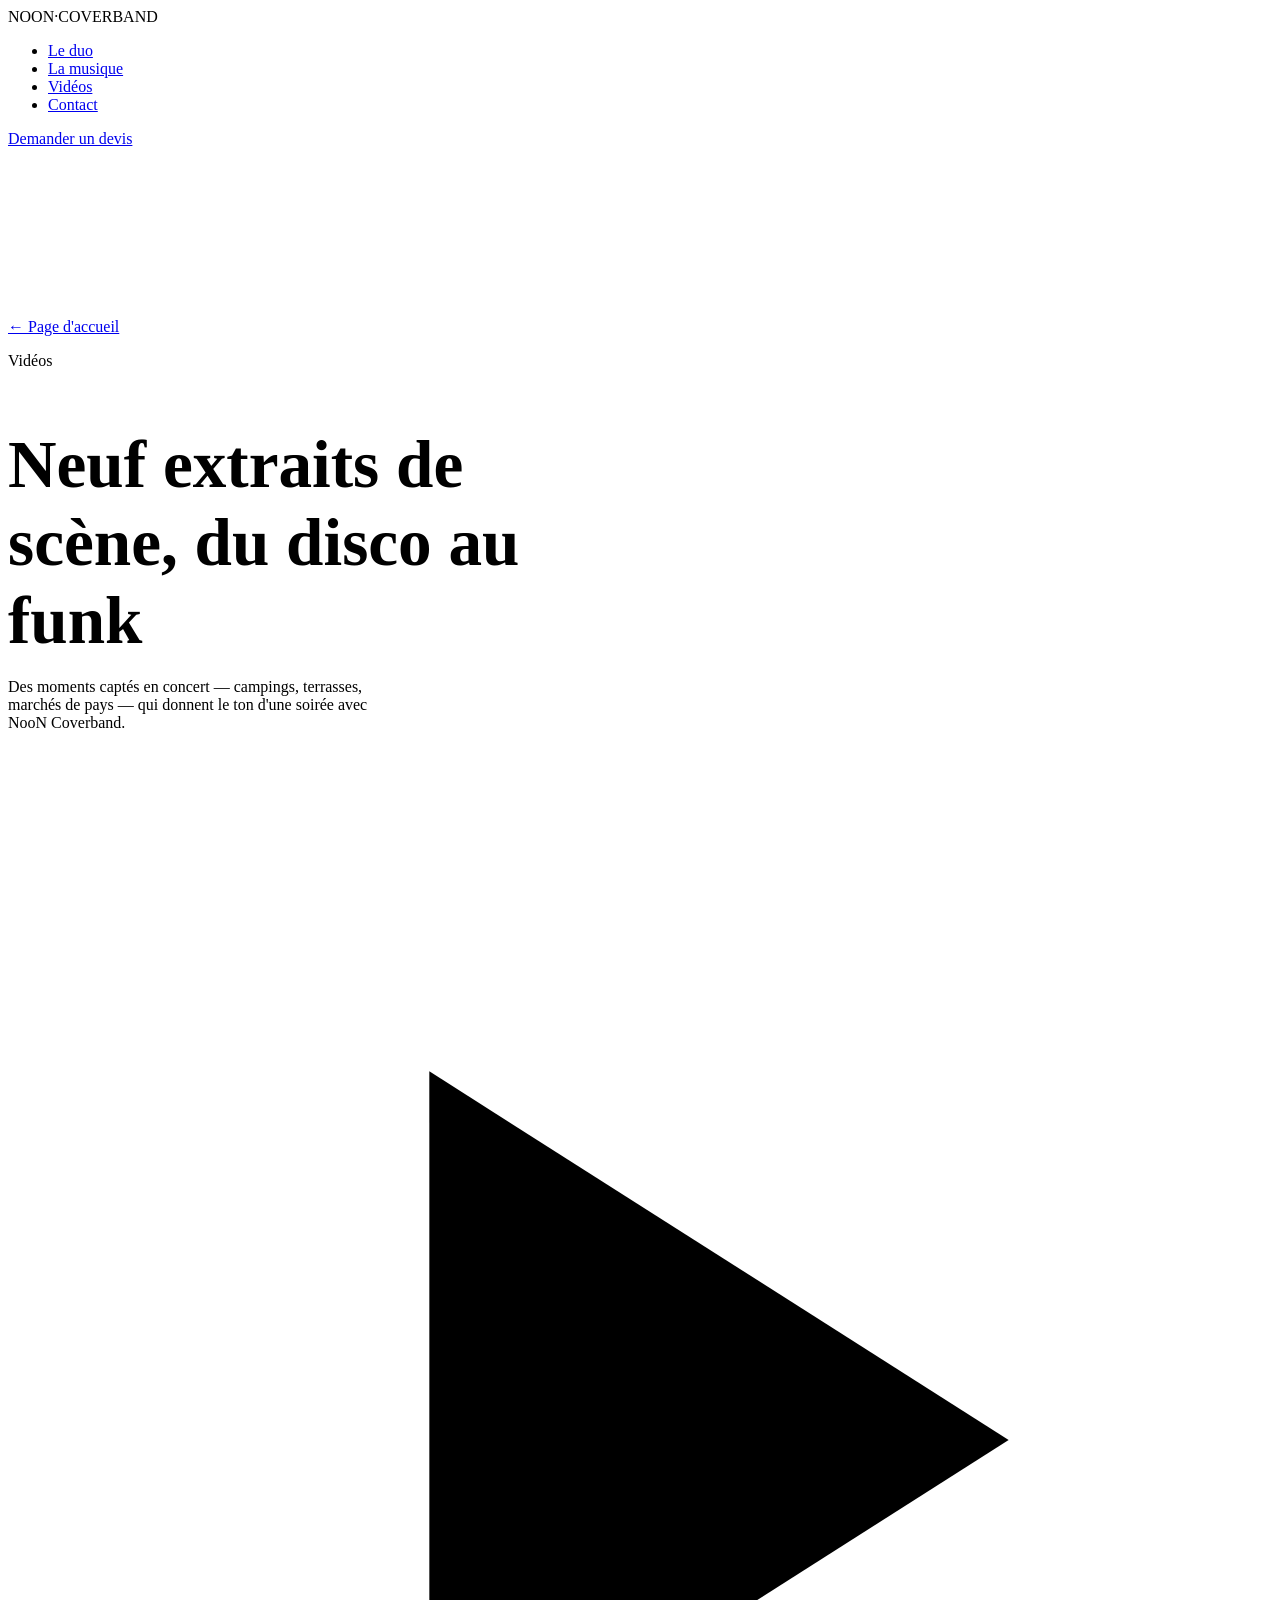
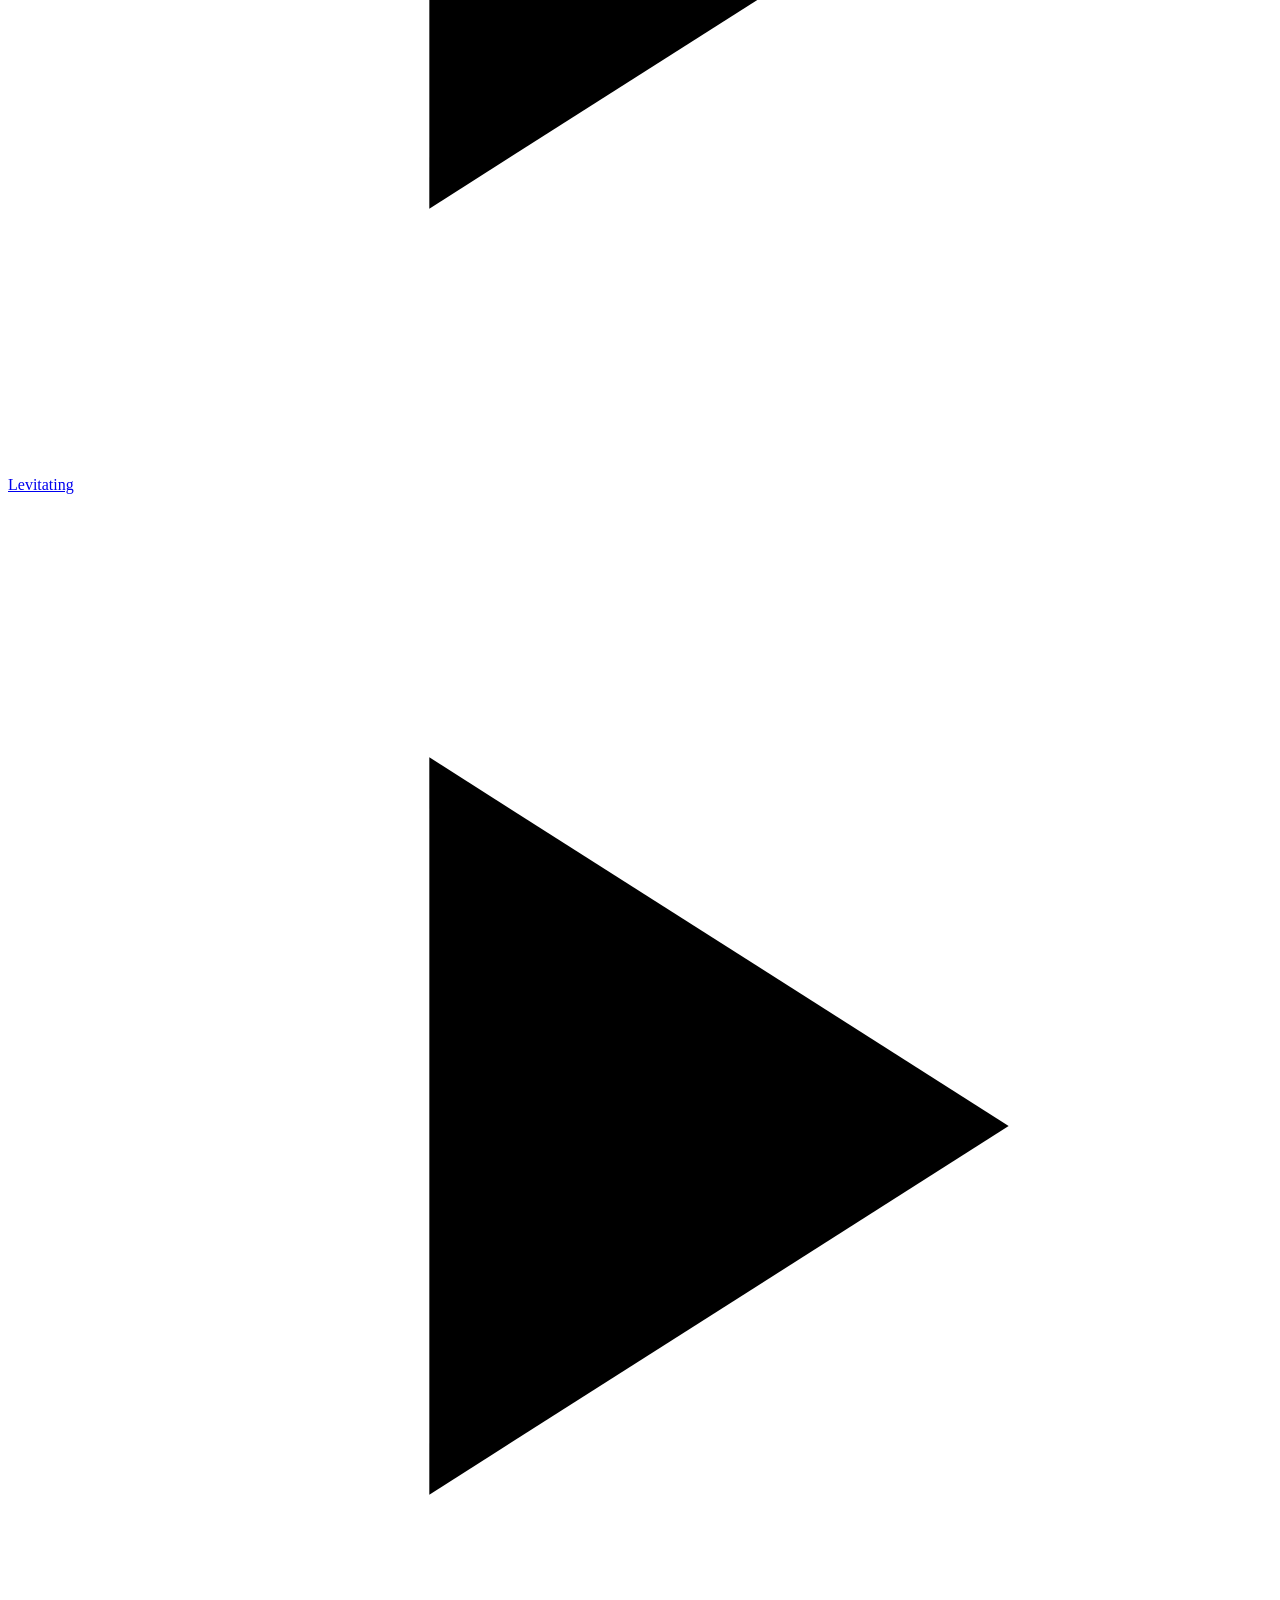
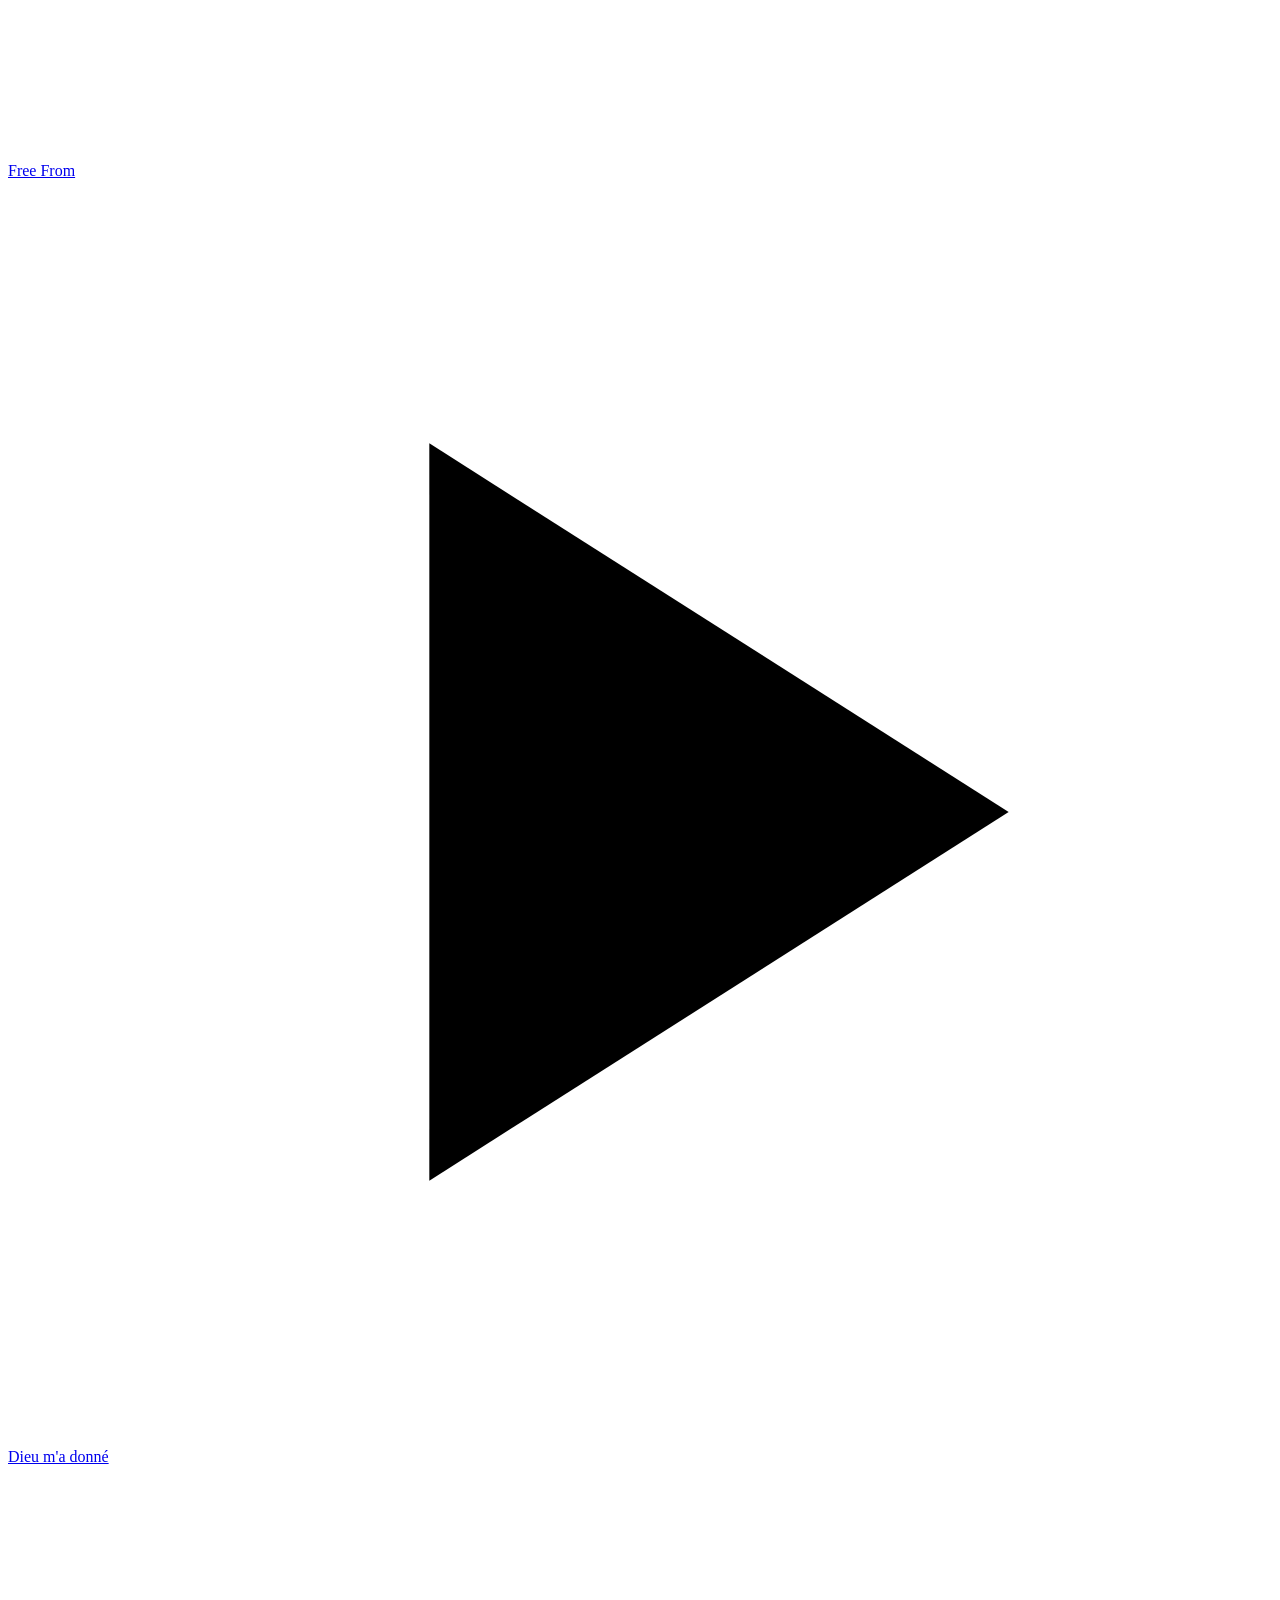
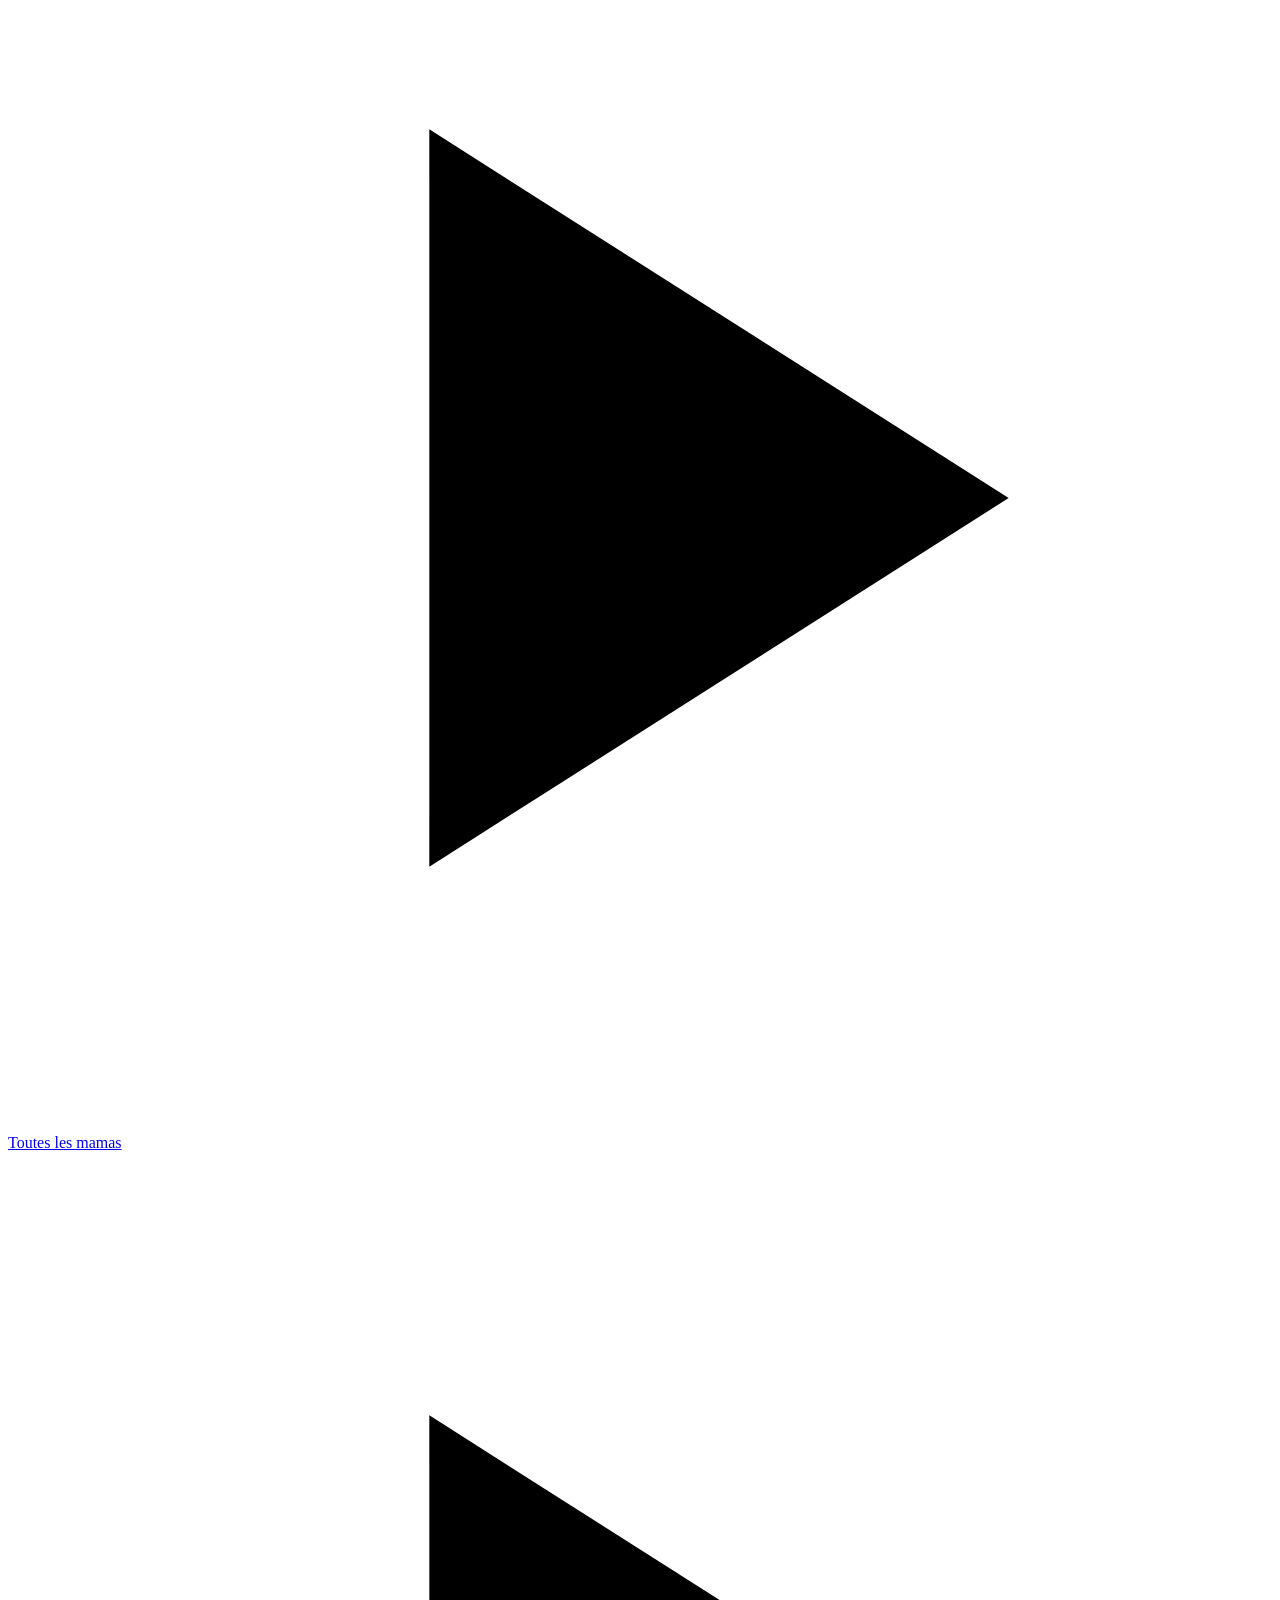
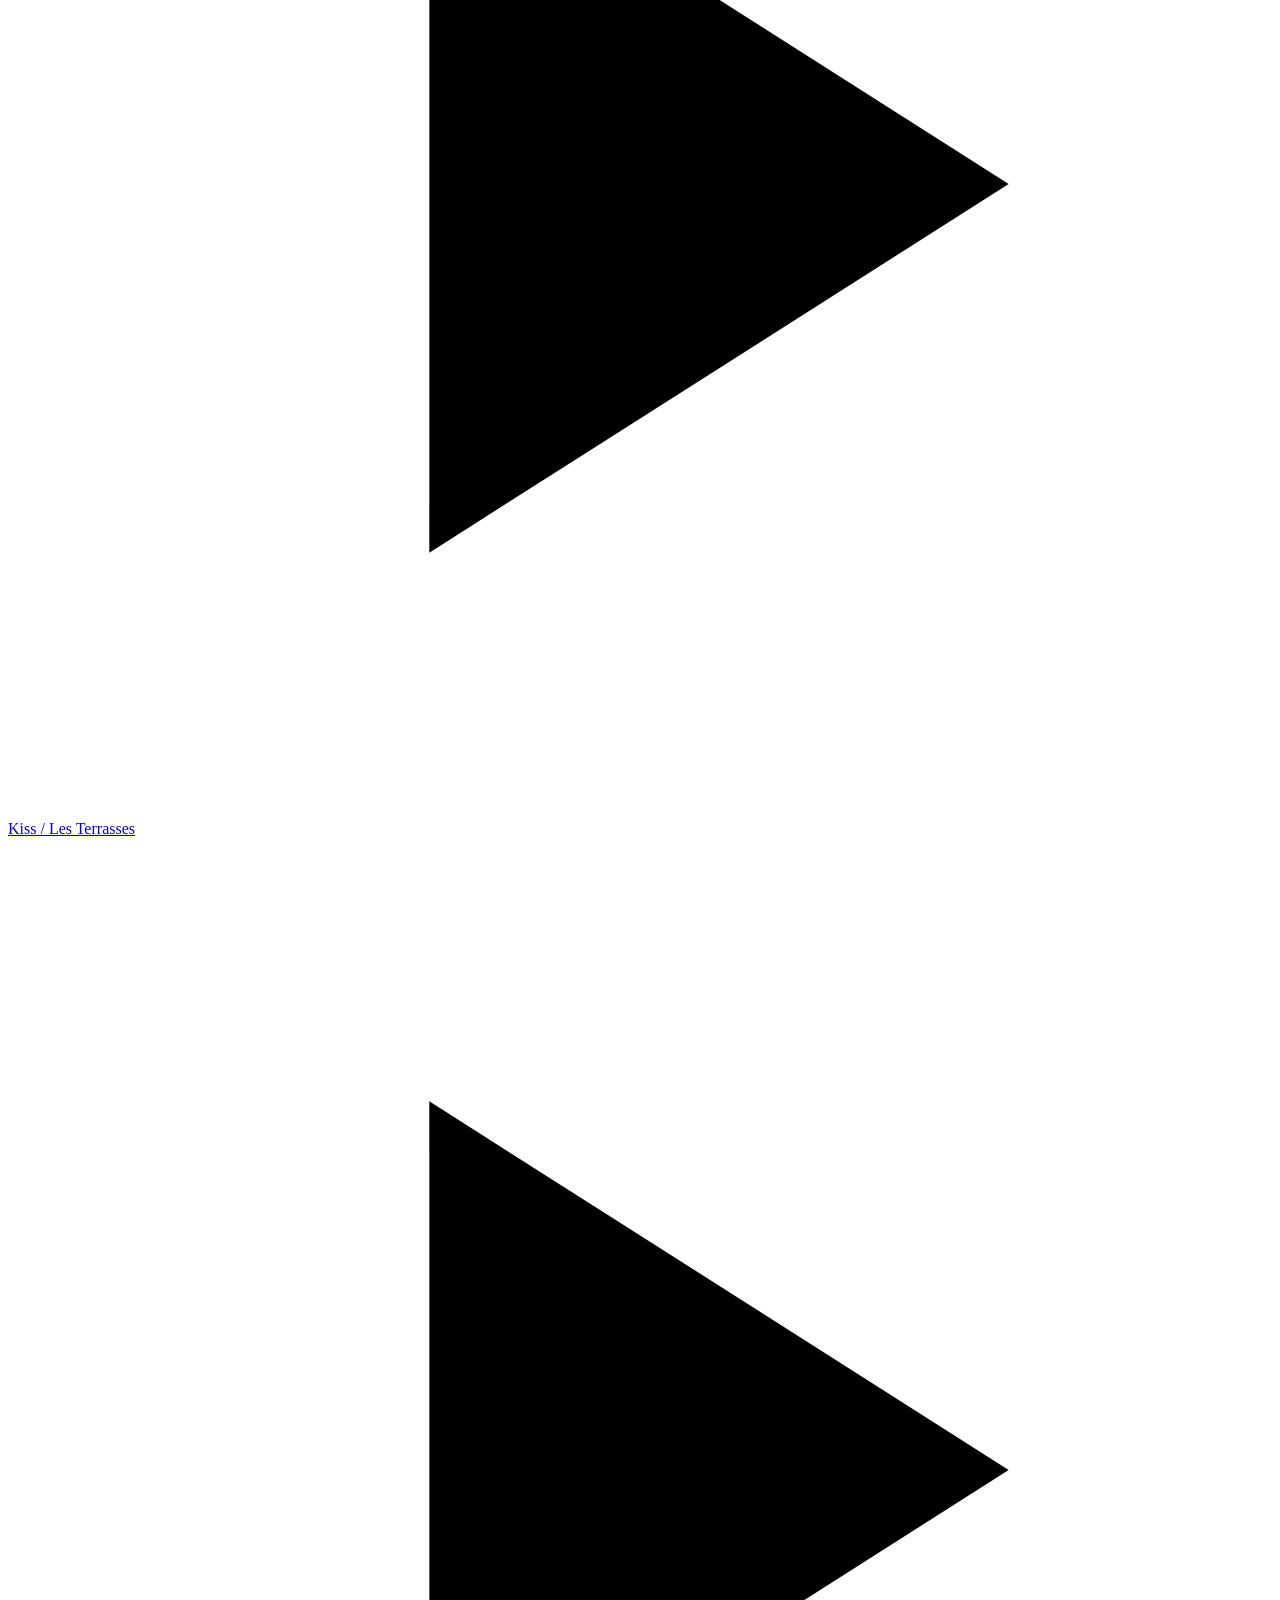
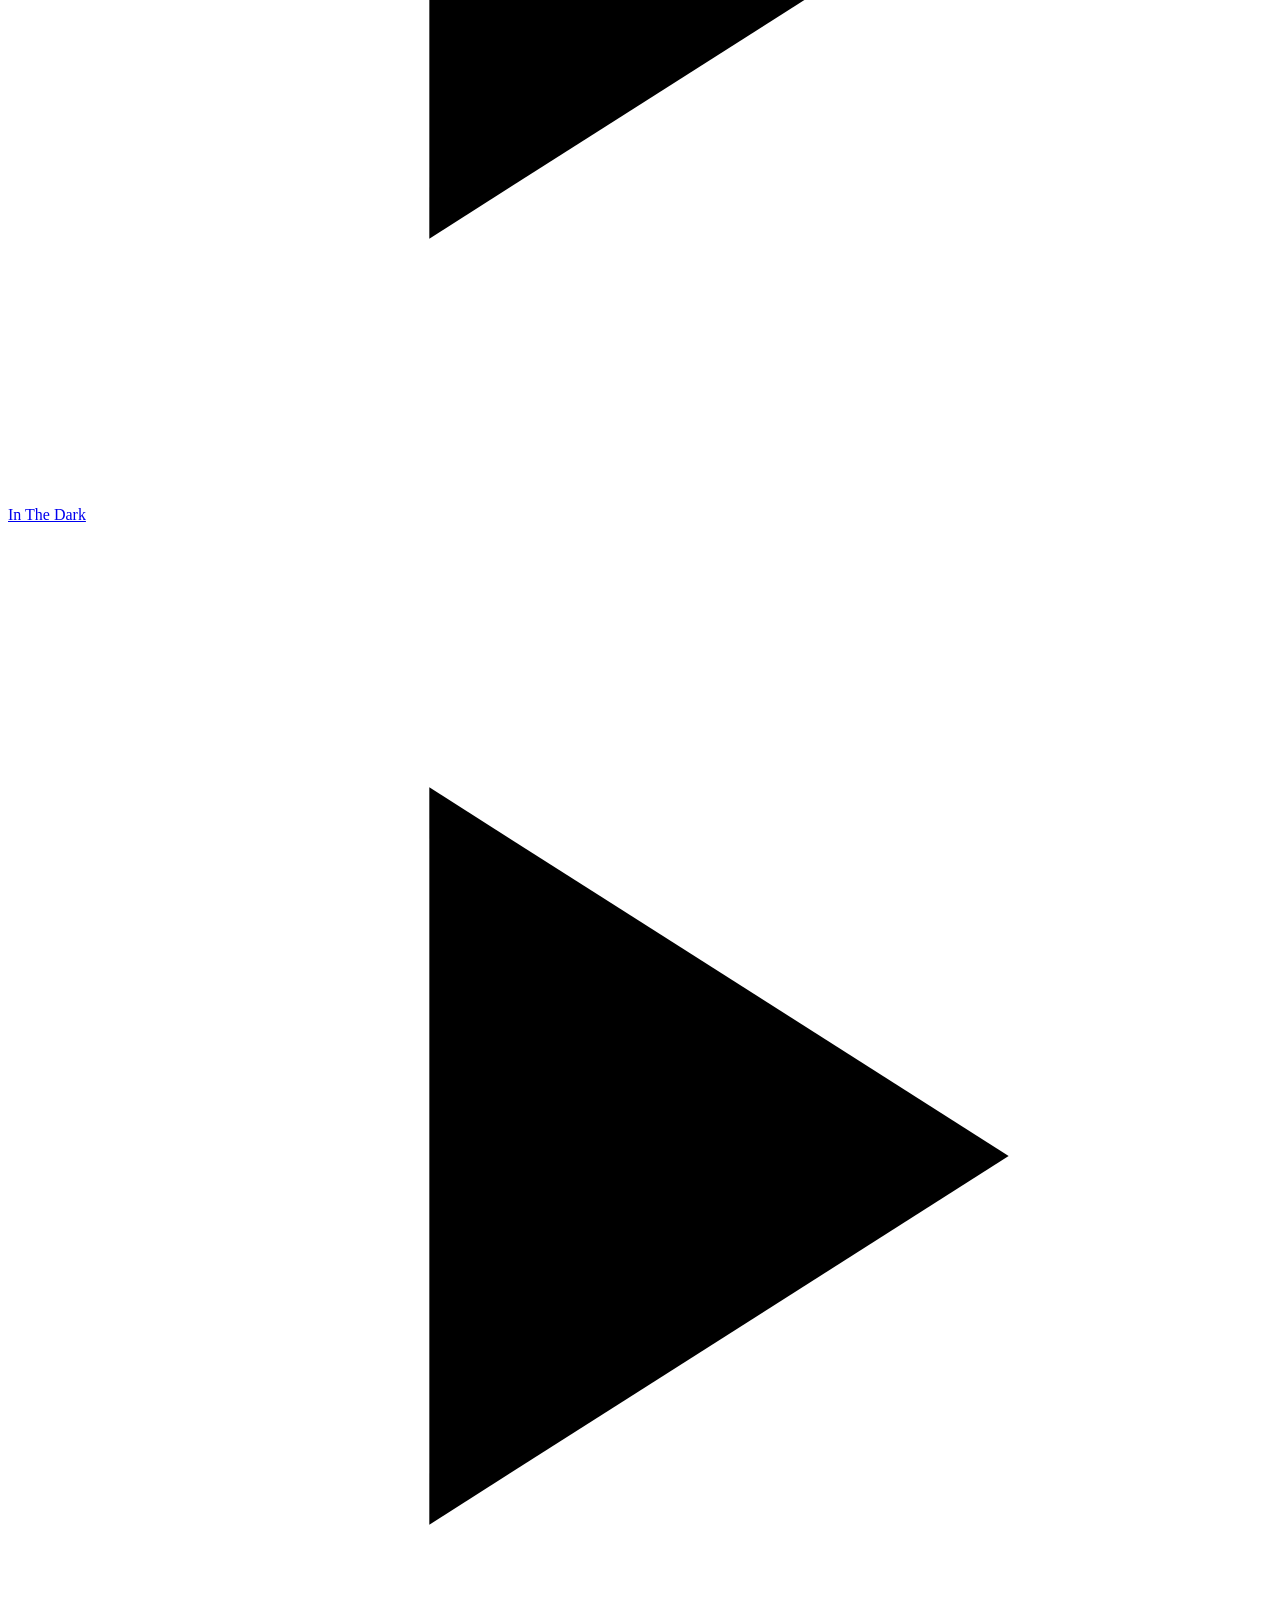
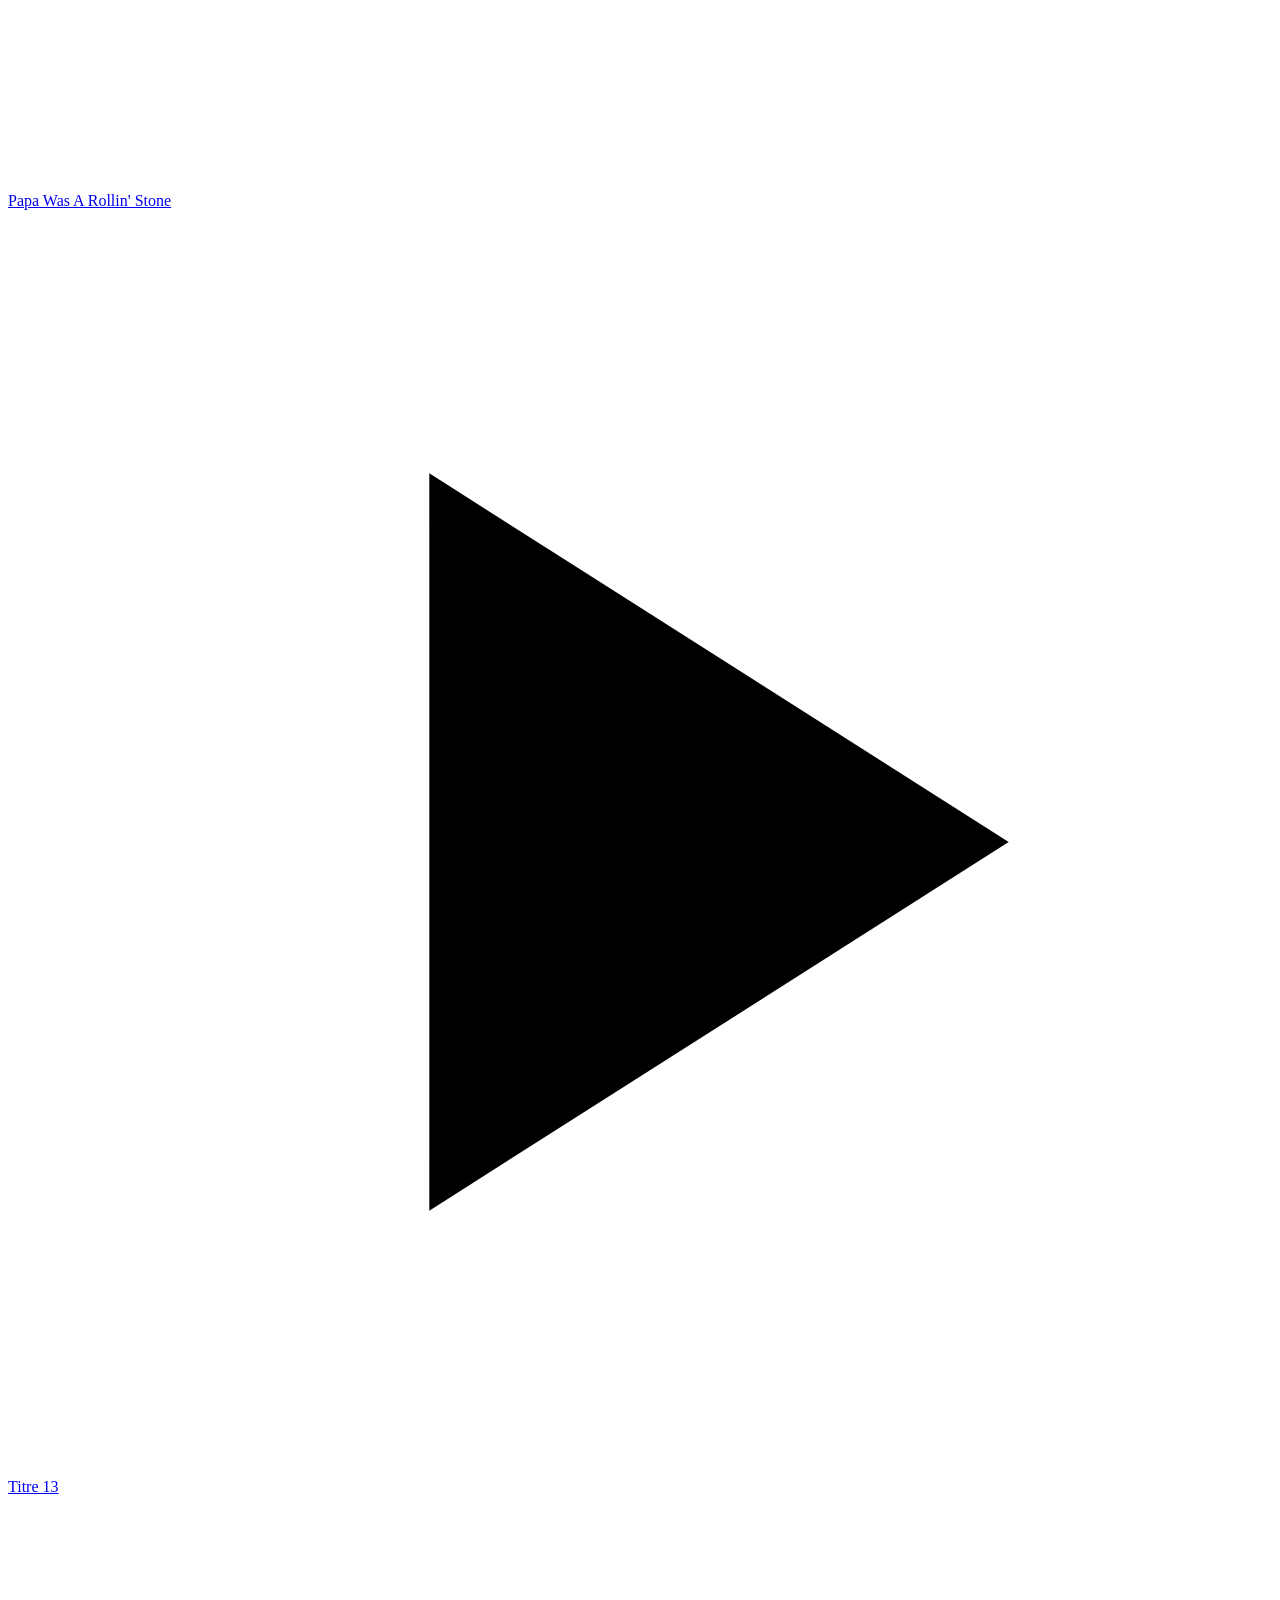
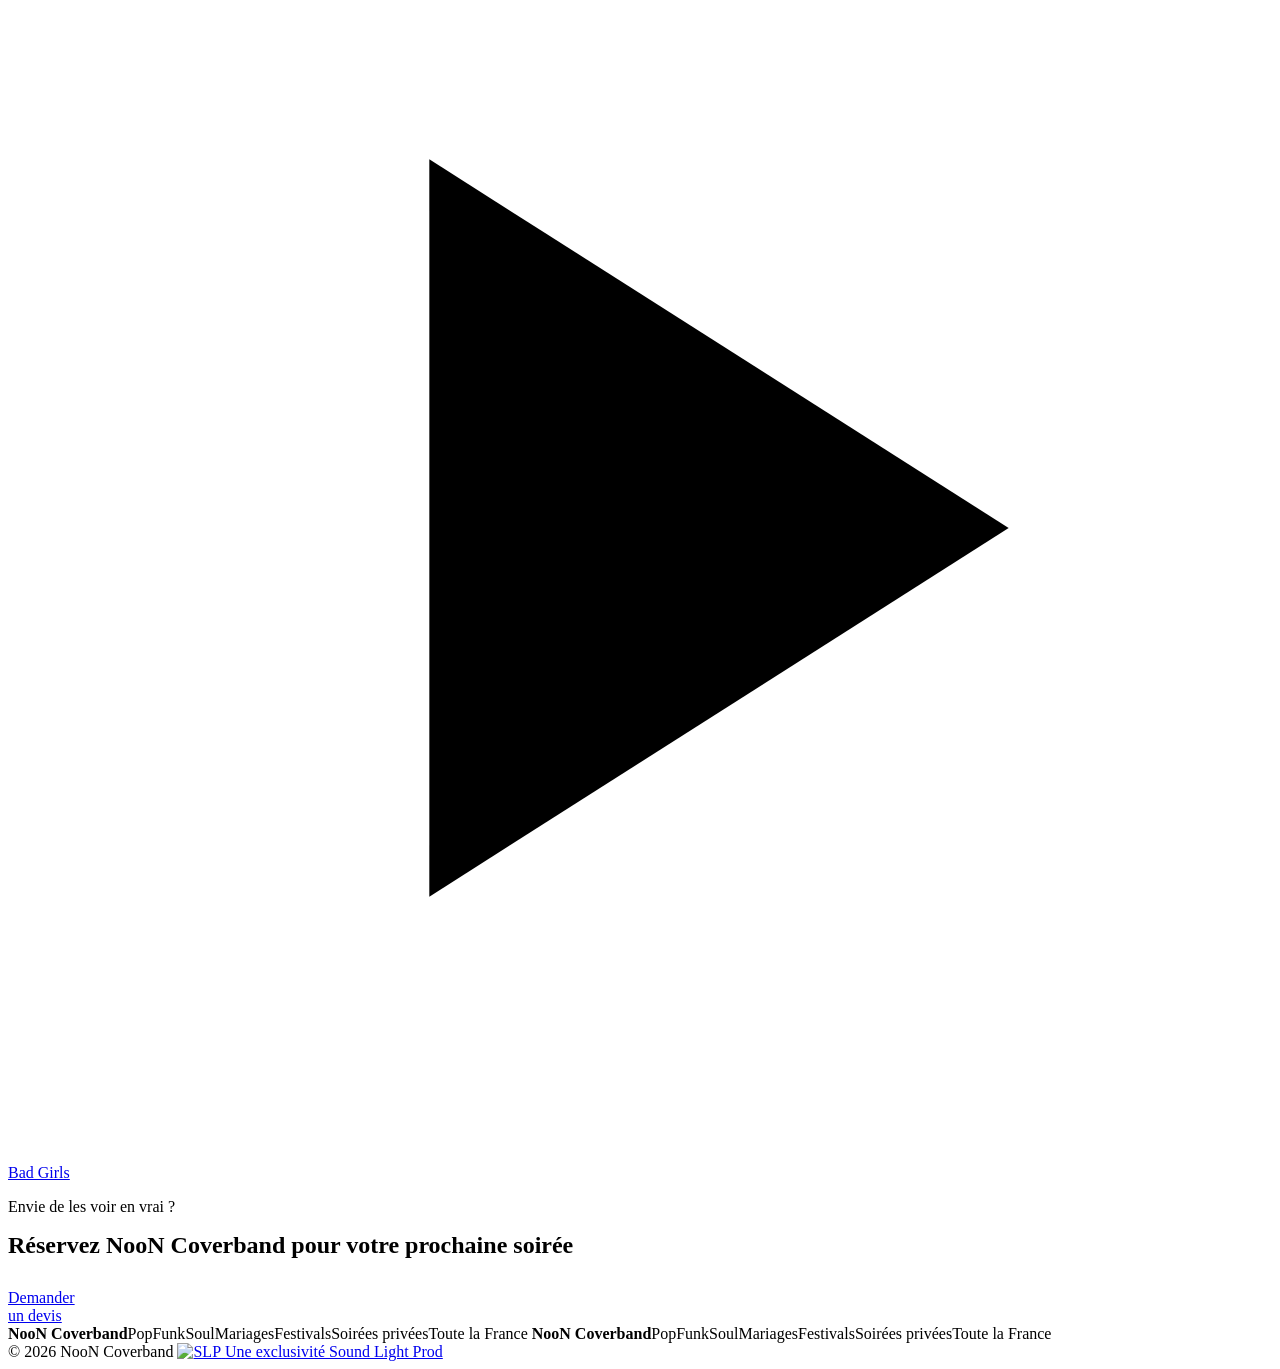
==== videos.html @ f05ceff9 "Add files via upload" ====
<!DOCTYPE html>
<html lang="fr">
<head>
<meta charset="UTF-8">
<meta name="viewport" content="width=device-width, initial-scale=1.0">
<title>Vidéos — NooN Coverband</title>
<link rel="preconnect" href="https://fonts.googleapis.com">
<link rel="preconnect" href="https://fonts.gstatic.com" crossorigin>
<link href="https://fonts.googleapis.com/css2?family=Fraunces:ital,wght@0,400;0,500;1,500;1,600&family=Unbounded:wght@400;600;700;800;900&family=Caveat:wght@600;700&family=Inter:wght@400;500;600&display=swap" rel="stylesheet">
<link rel="stylesheet" href="assets/style.css">
<style>
  .videos-hero{padding:170px 0 20px;}
  .videos-hero .eyebrow{margin-bottom:14px;}
  .videos-hero h1{
    font-size:clamp(2.2rem,6vw,4.2rem);
    max-width:16ch;margin-bottom:18px;
  }
  .videos-hero p{color:var(--muted);max-width:50ch;}
</style>
</head>
<body>

<header>
  <div class="nav-mark">NOON<span class="grad-text">·</span>COVERBAND</div>
  <nav>
    <ul>
      <li><a href="index.html#duo">Le duo</a></li>
      <li><a href="index.html#musique">La musique</a></li>
      <li><a href="videos.html">Vidéos</a></li>
      <li><a href="index.html#contact">Contact</a></li>
    </ul>
  </nav>
  <a href="index.html#contact" class="nav-cta">Demander un devis</a>
</header>

<section class="videos-hero wrap">
  <a href="index.html" class="back-link">← Page d'accueil</a>
  <p class="eyebrow">Vidéos</p>
  <h1>Neuf extraits de scène, du disco au funk</h1>
  <p>Des moments captés en concert — campings, terrasses, marchés de pays — qui donnent le ton d'une soirée avec NooN Coverband.</p>
</section>

<section class="videos-section" style="padding-top:40px;">
  <div class="wrap">
    <div class="video-scatter">
      <a class="video-card" href="assets/videos/levitating.mov" target="_blank" rel="noopener"><div class="video-play"><svg viewBox="0 0 24 24"><path d="M8 5v14l11-7z"/></svg></div><span class="video-title">Levitating</span></a>
      <a class="video-card" href="assets/videos/free-from.mp4" target="_blank" rel="noopener"><div class="video-play"><svg viewBox="0 0 24 24"><path d="M8 5v14l11-7z"/></svg></div><span class="video-title">Free From</span></a>
      <a class="video-card" href="assets/videos/dieu-ma-donne.mov" target="_blank" rel="noopener"><div class="video-play"><svg viewBox="0 0 24 24"><path d="M8 5v14l11-7z"/></svg></div><span class="video-title">Dieu m'a donné</span></a>
      <a class="video-card" href="assets/videos/toutes-les-mamas.mov" target="_blank" rel="noopener"><div class="video-play"><svg viewBox="0 0 24 24"><path d="M8 5v14l11-7z"/></svg></div><span class="video-title">Toutes les mamas</span></a>
      <a class="video-card" href="assets/videos/kiss-les-terrasses.mp4" target="_blank" rel="noopener"><div class="video-play"><svg viewBox="0 0 24 24"><path d="M8 5v14l11-7z"/></svg></div><span class="video-title">Kiss / Les Terrasses</span></a>
      <a class="video-card" href="assets/videos/in-the-dark.mp4" target="_blank" rel="noopener"><div class="video-play"><svg viewBox="0 0 24 24"><path d="M8 5v14l11-7z"/></svg></div><span class="video-title">In The Dark</span></a>
      <a class="video-card" href="assets/videos/papa-was.mp4" target="_blank" rel="noopener"><div class="video-play"><svg viewBox="0 0 24 24"><path d="M8 5v14l11-7z"/></svg></div><span class="video-title">Papa Was A Rollin' Stone</span></a>
      <a class="video-card" href="assets/videos/13.mp4" target="_blank" rel="noopener"><div class="video-play"><svg viewBox="0 0 24 24"><path d="M8 5v14l11-7z"/></svg></div><span class="video-title">Titre 13</span></a>
      <a class="video-card" href="assets/videos/bad-girls.mp4" target="_blank" rel="noopener"><div class="video-play"><svg viewBox="0 0 24 24"><path d="M8 5v14l11-7z"/></svg></div><span class="video-title">Bad Girls</span></a>
    </div>
  </div>
</section>

<section class="confiance">
  <div class="wrap">
    <p class="eyebrow" style="justify-content:center;">Envie de les voir en vrai ?</p>
    <h2 class="h2" style="margin:0 auto 30px;">Réservez NooN Coverband pour votre prochaine soirée</h2>
    <a href="index.html#contact" class="stamp" style="margin:0 auto;">Demander<br>un devis</a>
  </div>
</section>

<footer>
  <div class="ticker footer-ticker">
    <div class="ticker-inner">
      <span><b>NooN Coverband</b></span><span>Pop</span><span>Funk</span><span>Soul</span><span>Mariages</span><span>Festivals</span><span>Soirées privées</span><span>Toute la France</span>
      <span><b>NooN Coverband</b></span><span>Pop</span><span>Funk</span><span>Soul</span><span>Mariages</span><span>Festivals</span><span>Soirées privées</span><span>Toute la France</span>
    </div>
  </div>
  <div class="footer-bottom">
    <span>© 2026 NooN Coverband</span>
    <a href="https://soundlightprod.fr" target="_blank" rel="noopener" class="footer-slp">
      <img src="assets/slp-logo.png" alt="SLP">
      <span>Une exclusivité Sound Light Prod</span>
    </a>
  </div>
</footer>

</body>
</html>
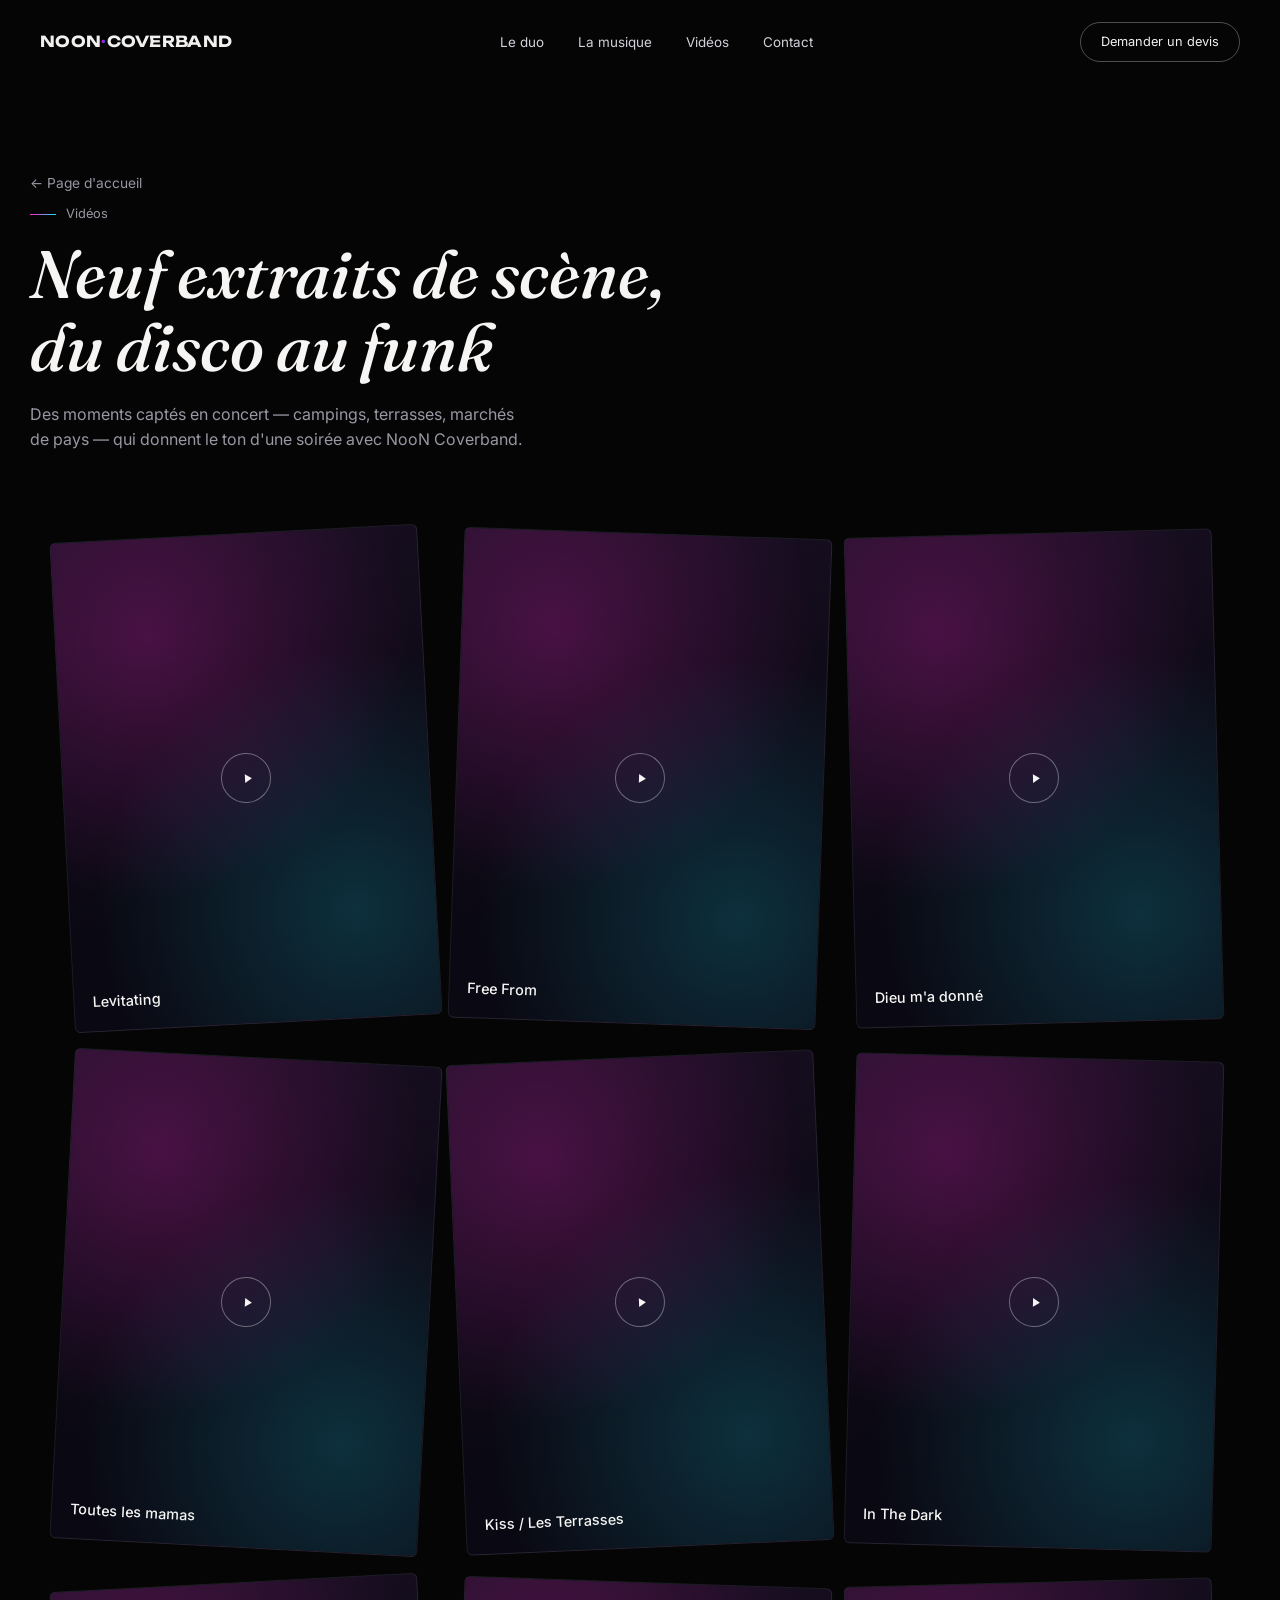
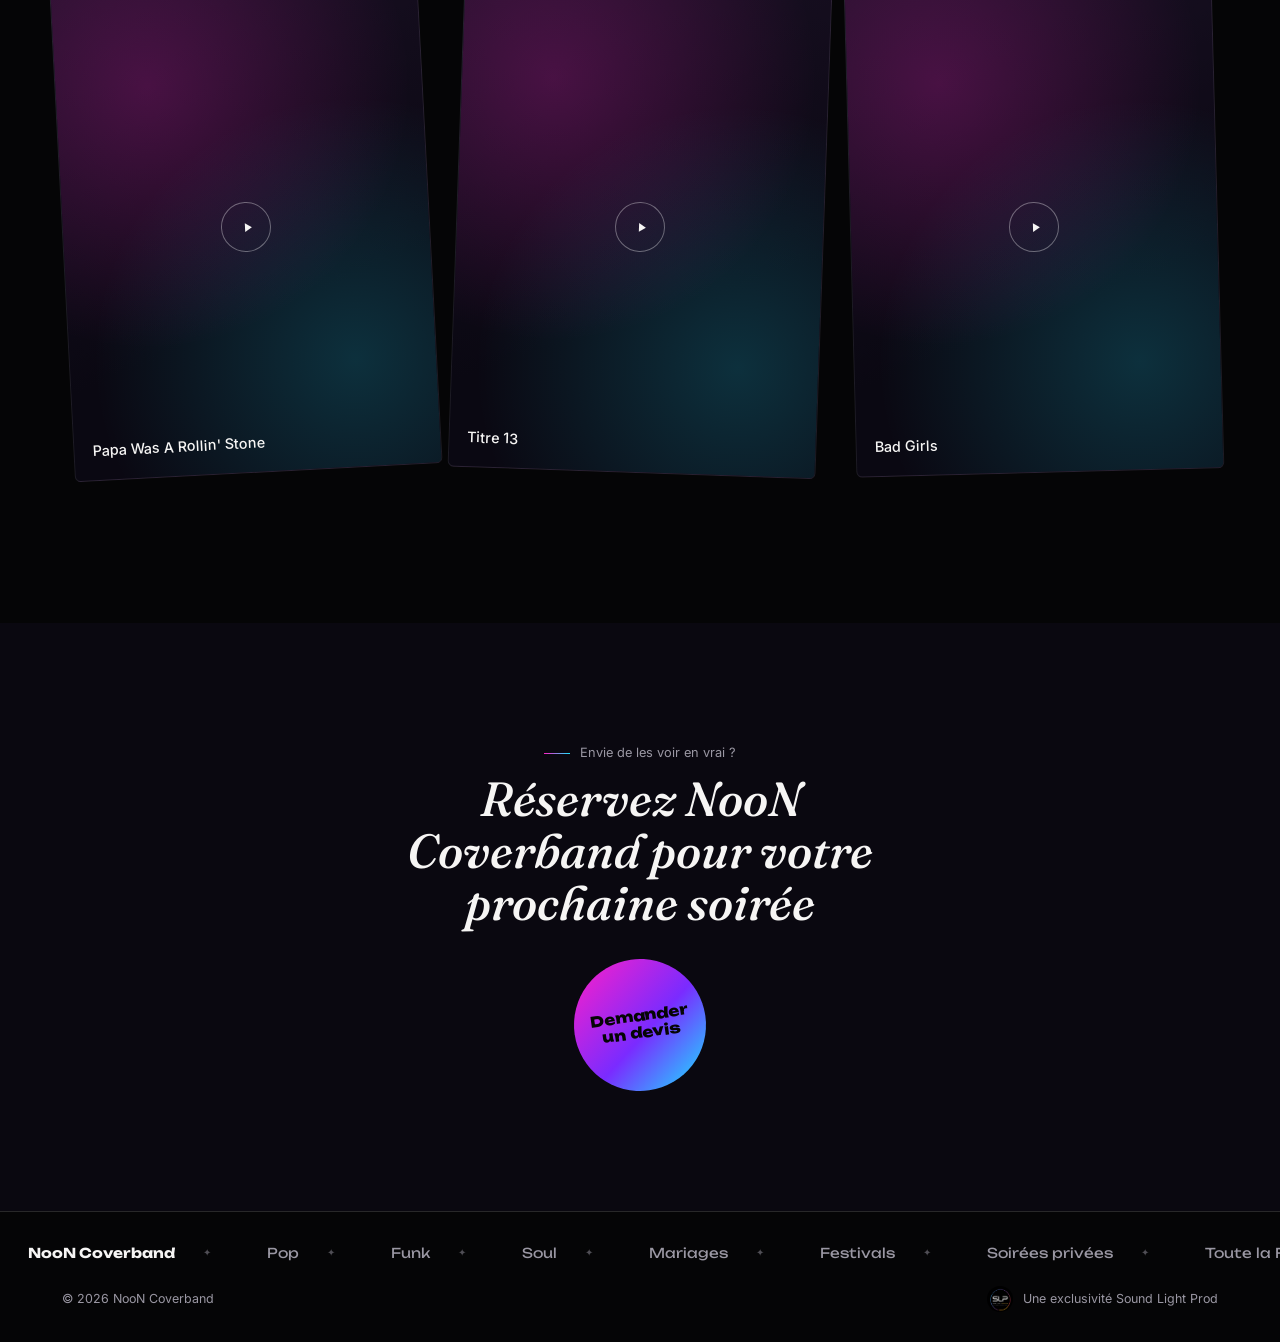
==== commit c1198612: "Add files via upload" ====
--- a/videos.html
+++ b/videos.html
@@ -7,7 +7,7 @@
 <link rel="preconnect" href="https://fonts.googleapis.com">
 <link rel="preconnect" href="https://fonts.gstatic.com" crossorigin>
 <link href="https://fonts.googleapis.com/css2?family=Fraunces:ital,wght@0,400;0,500;1,500;1,600&family=Unbounded:wght@400;600;700;800;900&family=Caveat:wght@600;700&family=Inter:wght@400;500;600&display=swap" rel="stylesheet">
-<link rel="stylesheet" href="assets/style.css">
+<link rel="stylesheet" href="style.css">
 <style>
   .videos-hero{padding:170px 0 20px;}
   .videos-hero .eyebrow{margin-bottom:14px;}
@@ -43,15 +43,15 @@
 <section class="videos-section" style="padding-top:40px;">
   <div class="wrap">
     <div class="video-scatter">
-      <a class="video-card" href="assets/videos/levitating.mov" target="_blank" rel="noopener"><div class="video-play"><svg viewBox="0 0 24 24"><path d="M8 5v14l11-7z"/></svg></div><span class="video-title">Levitating</span></a>
-      <a class="video-card" href="assets/videos/free-from.mp4" target="_blank" rel="noopener"><div class="video-play"><svg viewBox="0 0 24 24"><path d="M8 5v14l11-7z"/></svg></div><span class="video-title">Free From</span></a>
-      <a class="video-card" href="assets/videos/dieu-ma-donne.mov" target="_blank" rel="noopener"><div class="video-play"><svg viewBox="0 0 24 24"><path d="M8 5v14l11-7z"/></svg></div><span class="video-title">Dieu m'a donné</span></a>
-      <a class="video-card" href="assets/videos/toutes-les-mamas.mov" target="_blank" rel="noopener"><div class="video-play"><svg viewBox="0 0 24 24"><path d="M8 5v14l11-7z"/></svg></div><span class="video-title">Toutes les mamas</span></a>
-      <a class="video-card" href="assets/videos/kiss-les-terrasses.mp4" target="_blank" rel="noopener"><div class="video-play"><svg viewBox="0 0 24 24"><path d="M8 5v14l11-7z"/></svg></div><span class="video-title">Kiss / Les Terrasses</span></a>
-      <a class="video-card" href="assets/videos/in-the-dark.mp4" target="_blank" rel="noopener"><div class="video-play"><svg viewBox="0 0 24 24"><path d="M8 5v14l11-7z"/></svg></div><span class="video-title">In The Dark</span></a>
-      <a class="video-card" href="assets/videos/papa-was.mp4" target="_blank" rel="noopener"><div class="video-play"><svg viewBox="0 0 24 24"><path d="M8 5v14l11-7z"/></svg></div><span class="video-title">Papa Was A Rollin' Stone</span></a>
-      <a class="video-card" href="assets/videos/13.mp4" target="_blank" rel="noopener"><div class="video-play"><svg viewBox="0 0 24 24"><path d="M8 5v14l11-7z"/></svg></div><span class="video-title">Titre 13</span></a>
-      <a class="video-card" href="assets/videos/bad-girls.mp4" target="_blank" rel="noopener"><div class="video-play"><svg viewBox="0 0 24 24"><path d="M8 5v14l11-7z"/></svg></div><span class="video-title">Bad Girls</span></a>
+      <a class="video-card" href="videos/levitating.mov" target="_blank" rel="noopener"><div class="video-play"><svg viewBox="0 0 24 24"><path d="M8 5v14l11-7z"/></svg></div><span class="video-title">Levitating</span></a>
+      <a class="video-card" href="videos/free-from.mp4" target="_blank" rel="noopener"><div class="video-play"><svg viewBox="0 0 24 24"><path d="M8 5v14l11-7z"/></svg></div><span class="video-title">Free From</span></a>
+      <a class="video-card" href="videos/dieu-ma-donne.mov" target="_blank" rel="noopener"><div class="video-play"><svg viewBox="0 0 24 24"><path d="M8 5v14l11-7z"/></svg></div><span class="video-title">Dieu m'a donné</span></a>
+      <a class="video-card" href="videos/toutes-les-mamas.mov" target="_blank" rel="noopener"><div class="video-play"><svg viewBox="0 0 24 24"><path d="M8 5v14l11-7z"/></svg></div><span class="video-title">Toutes les mamas</span></a>
+      <a class="video-card" href="videos/kiss-les-terrasses.mp4" target="_blank" rel="noopener"><div class="video-play"><svg viewBox="0 0 24 24"><path d="M8 5v14l11-7z"/></svg></div><span class="video-title">Kiss / Les Terrasses</span></a>
+      <a class="video-card" href="videos/in-the-dark.mp4" target="_blank" rel="noopener"><div class="video-play"><svg viewBox="0 0 24 24"><path d="M8 5v14l11-7z"/></svg></div><span class="video-title">In The Dark</span></a>
+      <a class="video-card" href="videos/papa-was.mp4" target="_blank" rel="noopener"><div class="video-play"><svg viewBox="0 0 24 24"><path d="M8 5v14l11-7z"/></svg></div><span class="video-title">Papa Was A Rollin' Stone</span></a>
+      <a class="video-card" href="videos/13.mp4" target="_blank" rel="noopener"><div class="video-play"><svg viewBox="0 0 24 24"><path d="M8 5v14l11-7z"/></svg></div><span class="video-title">Titre 13</span></a>
+      <a class="video-card" href="videos/bad-girls.mp4" target="_blank" rel="noopener"><div class="video-play"><svg viewBox="0 0 24 24"><path d="M8 5v14l11-7z"/></svg></div><span class="video-title">Bad Girls</span></a>
     </div>
   </div>
 </section>
@@ -74,7 +74,7 @@
   <div class="footer-bottom">
     <span>© 2026 NooN Coverband</span>
     <a href="https://soundlightprod.fr" target="_blank" rel="noopener" class="footer-slp">
-      <img src="assets/slp-logo.png" alt="SLP">
+      <img src="slp-logo.png" alt="SLP">
       <span>Une exclusivité Sound Light Prod</span>
     </a>
   </div>
--- a/style.css
+++ b/style.css
@@ -0,0 +1,356 @@
+/* ============ NOON COVERBAND — system v2 : affiche vivante ============ */
+
+:root{
+  --bg:#050506;
+  --ink:#f6f5f4;
+  --muted:#9a97a3;
+  --line: rgba(255,255,255,0.14);
+
+  --magenta:#ff1fc7;
+  --violet:#7a2bff;
+  --cyan:#19e6ff;
+
+  --wash: linear-gradient(125deg, #2a0a30 0%, #3a0a55 32%, #1a1250 64%, #04202f 100%);
+}
+
+*{margin:0;padding:0;box-sizing:border-box;}
+html{scroll-behavior:smooth;}
+body{
+  background:var(--bg);
+  color:var(--ink);
+  font-family:'Inter',sans-serif;
+  line-height:1.6;
+  overflow-x:hidden;
+}
+h1,h2,h3{font-family:'Fraunces',serif;font-style:italic;font-weight:500;line-height:1.08;}
+.mark-font{font-family:'Unbounded',sans-serif;}
+.scribble{font-family:'Caveat',cursive;}
+a{color:inherit;text-decoration:none;}
+img{display:block;max-width:100%;}
+.wrap{max-width:1220px;margin:0 auto;padding:0 32px;}
+::selection{background:var(--magenta);color:#050505;}
+
+.grad-text{
+  background:linear-gradient(92deg,var(--magenta), var(--violet) 50%, var(--cyan));
+  -webkit-background-clip:text;background-clip:text;color:transparent;
+}
+@keyframes spin{to{transform:rotate(360deg);}}
+
+/* ---------- NAV ---------- */
+header{
+  position:fixed;top:0;left:0;right:0;z-index:60;
+  display:flex;align-items:center;justify-content:space-between;
+  padding:22px 40px;
+  mix-blend-mode:difference;
+}
+.nav-mark{font-family:'Unbounded',sans-serif;font-weight:700;font-size:.95rem;letter-spacing:.02em;}
+nav ul{display:flex;gap:34px;list-style:none;}
+nav a{font-size:.84rem;color:#d8d6df;}
+nav a:hover{color:var(--cyan);}
+.nav-cta{
+  border:1px solid rgba(255,255,255,.3);padding:9px 20px;border-radius:999px;
+  font-size:.8rem;
+}
+
+/* ---------- MARQUEE ---------- */
+.ticker{overflow:hidden;white-space:nowrap;}
+.ticker-inner{display:inline-flex;width:max-content;animation:ticker-scroll 26s linear infinite;}
+.ticker-inner.rev{animation-direction:reverse;}
+.ticker-inner span{padding:0 28px;display:inline-flex;align-items:center;gap:28px;}
+.ticker-inner span::after{content:"✦";opacity:.5;font-size:.7em;}
+@keyframes ticker-scroll{from{transform:translateX(0);}to{transform:translateX(-50%);}}
+
+/* ---------- HERO ---------- */
+.hero{
+  position:relative;
+  min-height:100vh;
+  display:flex;flex-direction:column;
+  align-items:center;justify-content:center;
+  text-align:center;
+  padding:160px 24px 60px;
+  background:
+    radial-gradient(ellipse 60% 45% at 50% 28%, rgba(255,31,199,.12), transparent 60%),
+    radial-gradient(ellipse 55% 40% at 50% 55%, rgba(25,230,255,.09), transparent 60%),
+    var(--bg);
+}
+.hero-logo{
+  width:min(300px, 58vw);
+  margin-bottom:26px;
+  filter:drop-shadow(0 0 50px rgba(255,31,199,.28)) drop-shadow(0 0 34px rgba(25,230,255,.2));
+}
+
+.hero-stage{position:relative;display:flex;flex-direction:column;align-items:center;max-width:680px;}
+.hero-kicker{
+  font-size:.78rem;color:var(--muted);letter-spacing:.3em;
+  margin-bottom:22px;
+}
+.hero-sub{
+  font-size:clamp(1.7rem,4vw,2.6rem);
+  font-weight:500;
+  max-width:18ch;
+  margin:0 0 22px;
+}
+.hero-desc{color:var(--muted);max-width:46ch;font-size:1.02rem;margin-bottom:10px;}
+
+.hero-ticker{
+  margin:44px 0 36px;
+  border-top:1px solid var(--line);border-bottom:1px solid var(--line);
+  padding:16px 0;
+  font-family:'Unbounded',sans-serif;font-weight:600;font-size:.95rem;
+  width:100%;
+}
+.hero-ticker span{color:var(--muted);}
+.hero-ticker span b{color:var(--ink);font-weight:600;}
+
+.hero-actions{display:flex;align-items:center;justify-content:center;gap:26px;flex-wrap:wrap;}
+.stamp{
+  position:relative;
+  width:132px;height:132px;border-radius:50%;
+  display:flex;align-items:center;justify-content:center;text-align:center;
+  background:linear-gradient(140deg,var(--magenta),var(--violet) 55%, var(--cyan));
+  color:#050505;font-family:'Unbounded',sans-serif;font-weight:800;font-size:.92rem;
+  transform:rotate(-8deg);
+  transition:transform .3s ease;
+  line-height:1.15;
+  flex-shrink:0;
+}
+.stamp:hover{transform:rotate(0deg) scale(1.05);}
+.hero-note{font-family:'Caveat',cursive;font-size:1.5rem;color:var(--cyan);transform:rotate(-4deg);}
+
+/* ---------- SECTION SHELL ---------- */
+.eyebrow{
+  font-size:.8rem;color:var(--muted);margin-bottom:10px;
+  display:flex;align-items:center;gap:10px;
+}
+.eyebrow::before{content:"";width:26px;height:1px;background:linear-gradient(90deg,var(--magenta),var(--cyan));}
+.h2{font-size:clamp(2rem,4vw,3rem);font-weight:500;max-width:16ch;margin-bottom:24px;}
+
+/* ---------- DUO (diagonal) ---------- */
+.duo{
+  position:relative;
+  background:#0a0810;
+  padding:150px 0 170px;
+  clip-path:polygon(0 4%, 100% 0, 100% 96%, 0 100%);
+  margin:-40px 0;
+}
+.duo-grid{display:grid;grid-template-columns:0.9fr 1.1fr;gap:60px;align-items:center;}
+.portrait-stack{position:relative;height:420px;}
+.portrait{
+  position:absolute;border-radius:50%;
+  display:flex;flex-direction:column;align-items:center;justify-content:center;
+  background:#0d0b14;
+  border:2px solid transparent;
+}
+.portrait.p1{
+  width:300px;height:300px;left:20px;top:10px;
+  background-image:linear-gradient(#0d0b14,#0d0b14), conic-gradient(from 200deg, var(--magenta), var(--violet), var(--cyan), var(--magenta));
+  background-origin:border-box;background-clip:content-box, border-box;
+  transform:rotate(-6deg);
+  z-index:2;
+}
+.portrait.p2{
+  width:230px;height:230px;left:210px;top:150px;
+  background-image:linear-gradient(#0d0b14,#0d0b14), conic-gradient(from 40deg, var(--cyan), var(--violet), var(--magenta), var(--cyan));
+  background-origin:border-box;background-clip:content-box, border-box;
+  transform:rotate(10deg);
+  z-index:1;
+}
+.portrait-initial{font-family:'Unbounded',sans-serif;font-weight:900;font-size:2.6rem;
+  background:linear-gradient(160deg,var(--ink),var(--muted));-webkit-background-clip:text;background-clip:text;color:transparent;}
+.portrait-name{font-family:'Unbounded',sans-serif;font-weight:700;font-size:.92rem;margin-top:6px;}
+.portrait-role{font-size:.78rem;color:var(--muted);margin-top:2px;}
+
+.duo-copy .scribble{font-size:1.7rem;color:var(--cyan);display:block;margin-bottom:2px;transform:rotate(-3deg);}
+.duo-copy p{color:#c7c4d1;font-size:1.02rem;margin-bottom:18px;max-width:54ch;}
+
+/* ---------- MUSIQUE (color wash) ---------- */
+.musique{
+  position:relative;
+  background:var(--wash);
+  padding:140px 0 150px;
+}
+.music-top{
+  display:flex;justify-content:space-between;align-items:stretch;
+  gap:50px;flex-wrap:wrap;margin-bottom:36px;
+}
+.music-heading{flex:1 1 320px;display:flex;flex-direction:column;justify-content:center;}
+.music-heading .h2{margin-bottom:16px;}
+.music-heading p{color:#e4defe;opacity:.85;margin-bottom:18px;max-width:60ch;}
+.music-heading p:last-child{margin-bottom:0;}
+.vinyl-block{display:flex;flex-direction:column;align-items:center;justify-content:center;gap:14px;flex:0 0 auto;}
+.vinyl-caption{font-size:1.3rem;color:var(--cyan);transform:rotate(-3deg);}
+.repertoire-ticker{margin-top:6px;}
+.repertoire-ticker .ticker{border-top:1px solid rgba(255,255,255,.18);border-bottom:1px solid rgba(255,255,255,.18);padding:14px 0;margin-bottom:14px;}
+.repertoire-ticker .ticker-inner{font-family:'Unbounded',sans-serif;font-weight:600;font-size:.95rem;}
+.repertoire-ticker .ticker-inner span::after{content:"•";}
+
+.vinyl{
+  position:relative;height:100%;width:auto;aspect-ratio:1/1;min-height:170px;max-height:380px;
+  border-radius:50%;
+  background:
+    repeating-radial-gradient(circle at 50% 50%, rgba(255,255,255,.06) 0 2px, transparent 2px 7px),
+    radial-gradient(circle at 50% 50%, #14101f 0 22%, #0a0812 23% 100%);
+  animation:spin 14s linear infinite;
+  box-shadow:0 0 60px rgba(255,31,199,.25), 0 0 90px rgba(25,230,255,.15);
+}
+.vinyl::after{
+  content:"";position:absolute;inset:0;margin:auto;z-index:1;width:44%;height:44%;border-radius:50%;
+  background:linear-gradient(140deg,var(--magenta),var(--violet),var(--cyan));
+}
+.vinyl-label{
+  position:absolute;inset:0;z-index:2;display:flex;align-items:center;justify-content:center;
+}
+.vinyl-logo{width:36%;height:36%;object-fit:contain;border-radius:50%;}
+
+/* ---------- CONFIANCE (stickers) ---------- */
+.confiance{padding:120px 0;text-align:center;background:#0a0810;}
+.sticker-row{display:flex;flex-wrap:wrap;justify-content:center;gap:18px;margin-top:26px;}
+.sticker{
+  padding:13px 24px;border-radius:8px;font-size:.86rem;
+  border:1.5px dashed rgba(255,255,255,.25);color:#d8d6df;
+  background:rgba(255,255,255,.02);
+}
+.sticker:nth-child(odd){transform:rotate(-3deg);}
+.sticker:nth-child(even){transform:rotate(2.5deg);}
+
+/* ---------- VIDEOS (scattered) ---------- */
+.videos-section{padding:150px 0;background:var(--bg);}
+.video-scatter{display:grid;grid-template-columns:repeat(3,1fr);gap:34px 26px;margin-top:20px;}
+.video-card{
+  position:relative;aspect-ratio:9/12;border-radius:6px;overflow:hidden;
+  background:linear-gradient(160deg,#1a1024,#0a0812 65%);
+  border:1px solid rgba(255,255,255,.08);
+  display:flex;align-items:flex-end;padding:18px;
+  transition:transform .3s ease, box-shadow .3s ease;
+  isolation:isolate;
+}
+.video-card::before{
+  content:"";position:absolute;inset:0;z-index:-1;
+  background:radial-gradient(circle at 25% 20%, rgba(255,31,199,.22), transparent 55%),
+             radial-gradient(circle at 78% 78%, rgba(25,230,255,.18), transparent 55%);
+}
+.video-scatter a:nth-child(6n+1){transform:rotate(-3deg);}
+.video-scatter a:nth-child(6n+2){transform:rotate(2deg);}
+.video-scatter a:nth-child(6n+3){transform:rotate(-1.5deg);}
+.video-scatter a:nth-child(6n+4){transform:rotate(3deg);}
+.video-scatter a:nth-child(6n+5){transform:rotate(-2.5deg);}
+.video-scatter a:nth-child(6n+6){transform:rotate(1.5deg);}
+.video-card:hover{transform:rotate(0deg) scale(1.04) !important;box-shadow:0 20px 50px -20px rgba(255,31,199,.4);z-index:5;}
+.video-play{
+  position:absolute;top:50%;left:50%;transform:translate(-50%,-50%);
+  width:50px;height:50px;border-radius:50%;border:1px solid rgba(255,255,255,.35);
+  display:flex;align-items:center;justify-content:center;
+}
+.video-play svg{width:15px;height:15px;fill:var(--ink);margin-left:2px;}
+.video-title{font-size:.9rem;font-weight:500;position:relative;z-index:1;}
+
+/* ---------- CONTACT (ticket) ---------- */
+.contact{
+  position:relative;padding:170px 0 130px;
+  background:linear-gradient(115deg, #170a26 0%, #170a26 48%, #06202c 52%, #06202c 100%);
+}
+.contact-grid{display:grid;grid-template-columns:1fr 1fr;gap:70px;align-items:start;}
+.contact-copy .h2{max-width:12ch;}
+.contact-copy p{color:#c7c4d1;margin-bottom:30px;max-width:42ch;}
+.contact-big{font-family:'Unbounded',sans-serif;font-weight:800;font-size:clamp(1.6rem,3vw,2.3rem);display:block;margin-bottom:10px;}
+.contact-big.mail{font-size:clamp(1.1rem,2vw,1.5rem);}
+.social-row{display:flex;gap:14px;margin-top:28px;}
+.social-row a{
+  width:42px;height:42px;border-radius:50%;border:1px solid rgba(255,255,255,.2);
+  display:flex;align-items:center;justify-content:center;
+}
+.social-row svg{width:16px;height:16px;fill:var(--ink);}
+
+.slp-badge{
+  display:inline-flex;align-items:center;gap:14px;
+  margin-top:36px;padding:14px 20px 14px 14px;
+  border:1px solid rgba(255,255,255,.15);border-radius:999px;
+  transition:border-color .2s ease;
+}
+.slp-badge:hover{border-color:var(--cyan);}
+.slp-badge img{width:40px;height:40px;border-radius:50%;flex-shrink:0;}
+.slp-badge .slp-text{display:flex;flex-direction:column;}
+.slp-badge .slp-text b{font-family:'Unbounded',sans-serif;font-size:.78rem;font-weight:700;}
+.slp-badge .slp-text span{font-size:.76rem;color:var(--muted);}
+
+.ticket{
+  position:relative;
+  background:#0a0812;
+  border:1.5px dashed rgba(255,255,255,.3);
+  border-radius:10px;
+  padding:42px 36px;
+  transform:rotate(1.4deg);
+}
+.ticket::before, .ticket::after{
+  content:"";position:absolute;top:50%;transform:translateY(-50%);
+  width:26px;height:26px;border-radius:50%;background:var(--wash);
+}
+.ticket::before{left:-13px;}
+.ticket::after{right:-13px;}
+form{display:flex;flex-direction:column;gap:20px;}
+.field-row{display:grid;grid-template-columns:1fr 1fr;gap:18px;}
+label{font-size:.76rem;color:var(--muted);margin-bottom:7px;display:block;}
+input,select,textarea{
+  width:100%;background:transparent;border:none;border-bottom:1px solid rgba(255,255,255,.2);
+  padding:9px 2px;color:var(--ink);font-family:'Inter',sans-serif;font-size:.94rem;
+}
+select option{background:#0a0812;}
+input:focus,select:focus,textarea:focus{outline:none;border-bottom-color:var(--cyan);}
+textarea{resize:vertical;min-height:80px;}
+.submit-btn{
+  align-self:flex-start;margin-top:6px;
+  background:linear-gradient(92deg,var(--magenta),var(--violet) 55%,var(--cyan));
+  color:#050505;font-weight:700;padding:14px 32px;border:none;border-radius:999px;
+  font-family:'Unbounded',sans-serif;font-size:.85rem;cursor:pointer;
+  transition:transform .25s ease;
+}
+.submit-btn:hover{transform:translateY(-2px) scale(1.02);}
+.submit-btn:disabled{opacity:.6;cursor:default;transform:none;}
+.form-status{font-size:.85rem;min-height:1.3em;margin-top:2px;}
+.form-status.success{color:var(--cyan);}
+.form-status.error{color:var(--magenta);}
+
+/* ---------- FOOTER ---------- */
+footer{padding:30px 0;border-top:1px solid var(--line);background:var(--bg);}
+.footer-ticker{font-family:'Unbounded',sans-serif;font-size:.85rem;color:var(--muted);}
+.footer-ticker b{color:var(--ink);}
+.footer-bottom{display:flex;justify-content:space-between;align-items:center;flex-wrap:wrap;gap:14px;padding:22px 32px 0;color:var(--muted);font-size:.78rem;max-width:1220px;margin:0 auto;}
+.footer-slp{display:inline-flex;align-items:center;gap:10px;color:var(--muted);}
+.footer-slp img{width:26px;height:26px;border-radius:50%;}
+.footer-slp:hover{color:var(--cyan);}
+
+/* ---------- misc reusable ---------- */
+.btn-ghost{
+  display:inline-flex;align-items:center;gap:8px;
+  border:1px solid rgba(255,255,255,.3);padding:13px 26px;border-radius:999px;
+  font-size:.86rem;transition:border-color .2s ease,color .2s ease;
+}
+.btn-ghost:hover{border-color:var(--cyan);color:var(--cyan);}
+
+.back-link{display:inline-flex;align-items:center;gap:8px;color:var(--muted);font-size:.86rem;margin-bottom:10px;}
+.back-link:hover{color:var(--cyan);}
+
+@media (prefers-reduced-motion: reduce){
+  .ticker-inner, .hero-badge, .vinyl{animation:none;}
+}
+
+@media (max-width: 900px){
+  .duo-grid,.contact-grid{grid-template-columns:1fr;gap:50px;}
+  .music-top{flex-direction:column;align-items:flex-start;gap:34px;}
+  .vinyl-block{align-self:center;}
+  .vinyl{height:auto;width:min(220px,60vw);}
+  .duo{clip-path:none;margin:0;padding:100px 0;}
+  .portrait-stack{height:340px;}
+  .video-scatter{grid-template-columns:repeat(2,1fr);}
+  .video-scatter a{transform:none !important;}
+  .video-card:hover{transform:scale(1.03) !important;}
+  .contact{background:var(--wash);}
+  header{padding:18px 20px;}
+  nav ul{display:none;}
+  .hero-badge{left:20px;top:100px;width:56px;height:56px;}
+}
+@media (max-width:520px){
+  .video-scatter{grid-template-columns:1fr;}
+  .field-row{grid-template-columns:1fr;}
+  .footer-bottom{flex-direction:column;gap:10px;text-align:center;}
+}
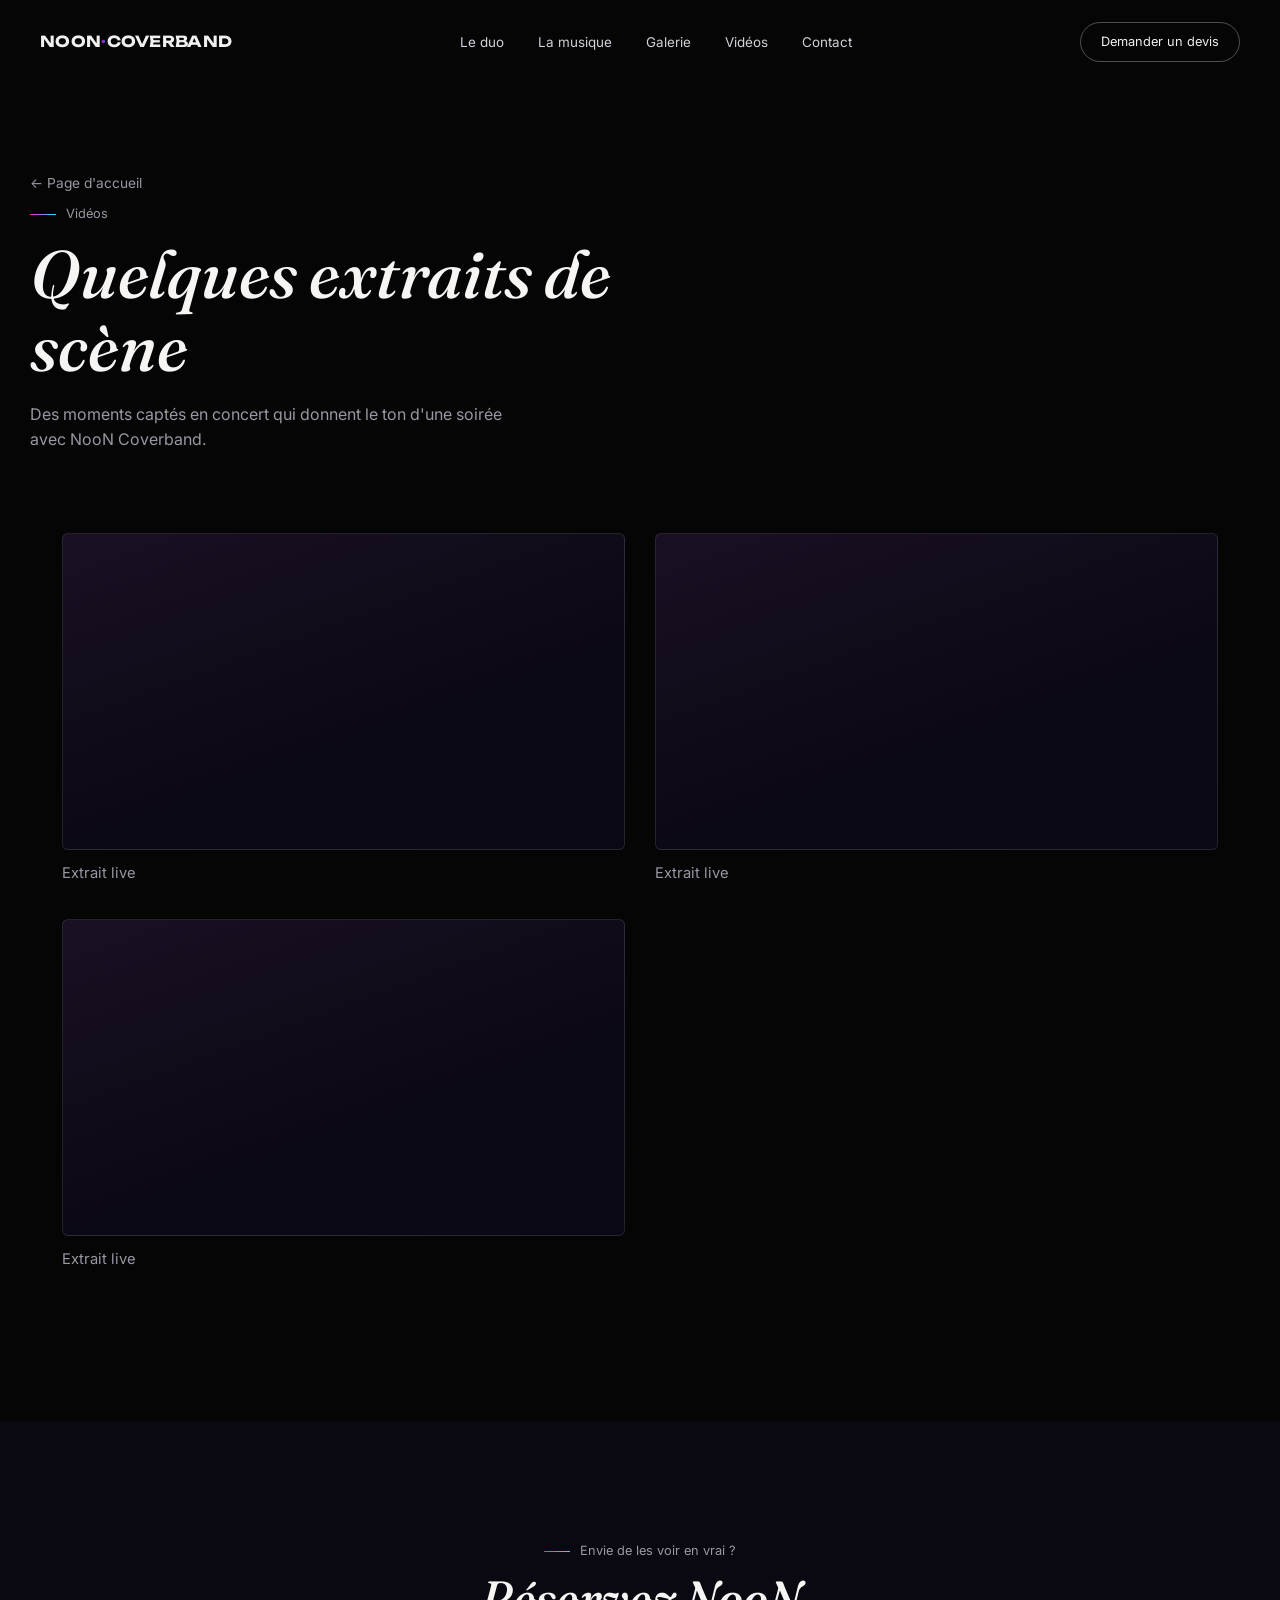
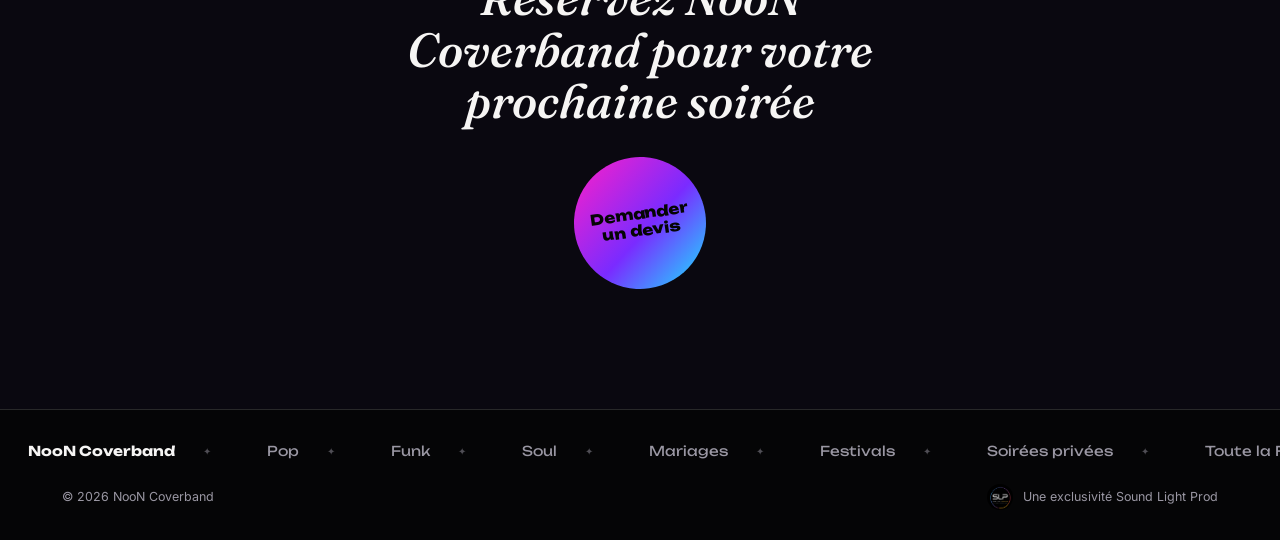
==== commit c17129c4: "Add files via upload" ====
--- a/videos.html
+++ b/videos.html
@@ -26,6 +26,7 @@
     <ul>
       <li><a href="index.html#duo">Le duo</a></li>
       <li><a href="index.html#musique">La musique</a></li>
+      <li><a href="index.html#galerie">Galerie</a></li>
       <li><a href="videos.html">Vidéos</a></li>
       <li><a href="index.html#contact">Contact</a></li>
     </ul>
@@ -36,22 +37,31 @@
 <section class="videos-hero wrap">
   <a href="index.html" class="back-link">← Page d'accueil</a>
   <p class="eyebrow">Vidéos</p>
-  <h1>Neuf extraits de scène, du disco au funk</h1>
-  <p>Des moments captés en concert — campings, terrasses, marchés de pays — qui donnent le ton d'une soirée avec NooN Coverband.</p>
+  <h1>Quelques extraits de scène</h1>
+  <p>Des moments captés en concert qui donnent le ton d'une soirée avec NooN Coverband.</p>
 </section>
 
 <section class="videos-section" style="padding-top:40px;">
   <div class="wrap">
-    <div class="video-scatter">
-      <a class="video-card" href="videos/levitating.mov" target="_blank" rel="noopener"><div class="video-play"><svg viewBox="0 0 24 24"><path d="M8 5v14l11-7z"/></svg></div><span class="video-title">Levitating</span></a>
-      <a class="video-card" href="videos/free-from.mp4" target="_blank" rel="noopener"><div class="video-play"><svg viewBox="0 0 24 24"><path d="M8 5v14l11-7z"/></svg></div><span class="video-title">Free From</span></a>
-      <a class="video-card" href="videos/dieu-ma-donne.mov" target="_blank" rel="noopener"><div class="video-play"><svg viewBox="0 0 24 24"><path d="M8 5v14l11-7z"/></svg></div><span class="video-title">Dieu m'a donné</span></a>
-      <a class="video-card" href="videos/toutes-les-mamas.mov" target="_blank" rel="noopener"><div class="video-play"><svg viewBox="0 0 24 24"><path d="M8 5v14l11-7z"/></svg></div><span class="video-title">Toutes les mamas</span></a>
-      <a class="video-card" href="videos/kiss-les-terrasses.mp4" target="_blank" rel="noopener"><div class="video-play"><svg viewBox="0 0 24 24"><path d="M8 5v14l11-7z"/></svg></div><span class="video-title">Kiss / Les Terrasses</span></a>
-      <a class="video-card" href="videos/in-the-dark.mp4" target="_blank" rel="noopener"><div class="video-play"><svg viewBox="0 0 24 24"><path d="M8 5v14l11-7z"/></svg></div><span class="video-title">In The Dark</span></a>
-      <a class="video-card" href="videos/papa-was.mp4" target="_blank" rel="noopener"><div class="video-play"><svg viewBox="0 0 24 24"><path d="M8 5v14l11-7z"/></svg></div><span class="video-title">Papa Was A Rollin' Stone</span></a>
-      <a class="video-card" href="videos/13.mp4" target="_blank" rel="noopener"><div class="video-play"><svg viewBox="0 0 24 24"><path d="M8 5v14l11-7z"/></svg></div><span class="video-title">Titre 13</span></a>
-      <a class="video-card" href="videos/bad-girls.mp4" target="_blank" rel="noopener"><div class="video-play"><svg viewBox="0 0 24 24"><path d="M8 5v14l11-7z"/></svg></div><span class="video-title">Bad Girls</span></a>
+    <div class="yt-grid">
+      <div class="yt-item">
+        <div class="yt-embed">
+          <iframe src="https://www.youtube.com/embed/h1sqE5CJxX4" title="NooN Coverband — extrait live" allow="accelerometer; autoplay; clipboard-write; encrypted-media; gyroscope; picture-in-picture; web-share" allowfullscreen loading="lazy"></iframe>
+        </div>
+        <span class="yt-caption">Extrait live</span>
+      </div>
+      <div class="yt-item">
+        <div class="yt-embed">
+          <iframe src="https://www.youtube.com/embed/lz2G_UvzbSM" title="NooN Coverband — extrait live" allow="accelerometer; autoplay; clipboard-write; encrypted-media; gyroscope; picture-in-picture; web-share" allowfullscreen loading="lazy"></iframe>
+        </div>
+        <span class="yt-caption">Extrait live</span>
+      </div>
+      <div class="yt-item">
+        <div class="yt-embed">
+          <iframe src="https://www.youtube.com/embed/AxXP9Pd6tFs" title="NooN Coverband — extrait live" allow="accelerometer; autoplay; clipboard-write; encrypted-media; gyroscope; picture-in-picture; web-share" allowfullscreen loading="lazy"></iframe>
+        </div>
+        <span class="yt-caption">Extrait live</span>
+      </div>
     </div>
   </div>
 </section>
--- a/style.css
+++ b/style.css
@@ -136,8 +136,7 @@
 .duo-grid{display:grid;grid-template-columns:0.9fr 1.1fr;gap:60px;align-items:center;}
 .portrait-stack{position:relative;height:420px;}
 .portrait{
-  position:absolute;border-radius:50%;
-  display:flex;flex-direction:column;align-items:center;justify-content:center;
+  position:absolute;border-radius:50%;overflow:hidden;
   background:#0d0b14;
   border:2px solid transparent;
 }
@@ -155,10 +154,17 @@
   transform:rotate(10deg);
   z-index:1;
 }
-.portrait-initial{font-family:'Unbounded',sans-serif;font-weight:900;font-size:2.6rem;
-  background:linear-gradient(160deg,var(--ink),var(--muted));-webkit-background-clip:text;background-clip:text;color:transparent;}
-.portrait-name{font-family:'Unbounded',sans-serif;font-weight:700;font-size:.92rem;margin-top:6px;}
-.portrait-role{font-size:.78rem;color:var(--muted);margin-top:2px;}
+.portrait-photo{
+  position:absolute;inset:2px;width:calc(100% - 4px);height:calc(100% - 4px);
+  border-radius:50%;object-fit:cover;object-position:center 20%;
+}
+.portrait-role{
+  position:absolute;bottom:14px;left:50%;transform:translateX(-50%);
+  background:rgba(5,5,6,.72);backdrop-filter:blur(2px);
+  padding:5px 16px;border-radius:999px;
+  font-size:.74rem;color:var(--ink);letter-spacing:.02em;
+  font-family:'Unbounded',sans-serif;font-weight:600;
+}
 
 .duo-copy .scribble{font-size:1.7rem;color:var(--cyan);display:block;margin-bottom:2px;transform:rotate(-3deg);}
 .duo-copy p{color:#c7c4d1;font-size:1.02rem;margin-bottom:18px;max-width:54ch;}
@@ -213,36 +219,33 @@
 .sticker:nth-child(odd){transform:rotate(-3deg);}
 .sticker:nth-child(even){transform:rotate(2.5deg);}
 
-/* ---------- VIDEOS (scattered) ---------- */
+/* ---------- VIDEOS (lecteurs YouTube) ---------- */
 .videos-section{padding:150px 0;background:var(--bg);}
-.video-scatter{display:grid;grid-template-columns:repeat(3,1fr);gap:34px 26px;margin-top:20px;}
-.video-card{
-  position:relative;aspect-ratio:9/12;border-radius:6px;overflow:hidden;
+.yt-grid{display:grid;grid-template-columns:repeat(2,1fr);gap:34px 30px;margin-top:20px;}
+.yt-item{display:flex;flex-direction:column;gap:12px;}
+.yt-embed{
+  position:relative;width:100%;aspect-ratio:16/9;border-radius:6px;overflow:hidden;
+  border:1px solid rgba(255,255,255,.1);
   background:linear-gradient(160deg,#1a1024,#0a0812 65%);
+}
+.yt-embed iframe{position:absolute;inset:0;width:100%;height:100%;border:0;}
+.yt-caption{font-size:.92rem;color:var(--muted);}
+
+/* ---------- PHOTOS (scattered) ---------- */
+.photo-scatter{display:grid;grid-template-columns:repeat(3,1fr);gap:34px 26px;margin-top:20px;}
+.photo-card{
+  position:relative;aspect-ratio:4/5;border-radius:6px;overflow:hidden;
   border:1px solid rgba(255,255,255,.08);
-  display:flex;align-items:flex-end;padding:18px;
   transition:transform .3s ease, box-shadow .3s ease;
-  isolation:isolate;
-}
-.video-card::before{
-  content:"";position:absolute;inset:0;z-index:-1;
-  background:radial-gradient(circle at 25% 20%, rgba(255,31,199,.22), transparent 55%),
-             radial-gradient(circle at 78% 78%, rgba(25,230,255,.18), transparent 55%);
-}
-.video-scatter a:nth-child(6n+1){transform:rotate(-3deg);}
-.video-scatter a:nth-child(6n+2){transform:rotate(2deg);}
-.video-scatter a:nth-child(6n+3){transform:rotate(-1.5deg);}
-.video-scatter a:nth-child(6n+4){transform:rotate(3deg);}
-.video-scatter a:nth-child(6n+5){transform:rotate(-2.5deg);}
-.video-scatter a:nth-child(6n+6){transform:rotate(1.5deg);}
-.video-card:hover{transform:rotate(0deg) scale(1.04) !important;box-shadow:0 20px 50px -20px rgba(255,31,199,.4);z-index:5;}
-.video-play{
-  position:absolute;top:50%;left:50%;transform:translate(-50%,-50%);
-  width:50px;height:50px;border-radius:50%;border:1px solid rgba(255,255,255,.35);
-  display:flex;align-items:center;justify-content:center;
-}
-.video-play svg{width:15px;height:15px;fill:var(--ink);margin-left:2px;}
-.video-title{font-size:.9rem;font-weight:500;position:relative;z-index:1;}
+}
+.photo-card img{width:100%;height:100%;object-fit:cover;display:block;}
+.photo-scatter > *:nth-child(6n+1){transform:rotate(-3deg);}
+.photo-scatter > *:nth-child(6n+2){transform:rotate(2deg);}
+.photo-scatter > *:nth-child(6n+3){transform:rotate(-1.5deg);}
+.photo-scatter > *:nth-child(6n+4){transform:rotate(3deg);}
+.photo-scatter > *:nth-child(6n+5){transform:rotate(-2.5deg);}
+.photo-scatter > *:nth-child(6n+6){transform:rotate(1.5deg);}
+.photo-card:hover{transform:rotate(0deg) scale(1.04) !important;box-shadow:0 20px 50px -20px rgba(255,31,199,.4);z-index:5;}
 
 /* ---------- CONTACT (ticket) ---------- */
 .contact{
@@ -331,7 +334,7 @@
 .back-link:hover{color:var(--cyan);}
 
 @media (prefers-reduced-motion: reduce){
-  .ticker-inner, .hero-badge, .vinyl{animation:none;}
+  .ticker-inner, .vinyl{animation:none;}
 }
 
 @media (max-width: 900px){
@@ -340,17 +343,25 @@
   .vinyl-block{align-self:center;}
   .vinyl{height:auto;width:min(220px,60vw);}
   .duo{clip-path:none;margin:0;padding:100px 0;}
-  .portrait-stack{height:340px;}
-  .video-scatter{grid-template-columns:repeat(2,1fr);}
-  .video-scatter a{transform:none !important;}
-  .video-card:hover{transform:scale(1.03) !important;}
+  .portrait-stack{height:300px;}
+  .portrait.p1{width:230px;height:230px;left:0;top:0;}
+  .portrait.p2{width:180px;height:180px;left:150px;top:110px;}
+  .yt-grid{grid-template-columns:1fr;}
+  .photo-scatter{grid-template-columns:repeat(2,1fr);}
+  .photo-scatter > *{transform:none !important;}
+  .photo-card:hover{transform:scale(1.03) !important;}
   .contact{background:var(--wash);}
   header{padding:18px 20px;}
   nav ul{display:none;}
-  .hero-badge{left:20px;top:100px;width:56px;height:56px;}
 }
 @media (max-width:520px){
-  .video-scatter{grid-template-columns:1fr;}
+  .photo-scatter{grid-template-columns:1fr;}
   .field-row{grid-template-columns:1fr;}
   .footer-bottom{flex-direction:column;gap:10px;text-align:center;}
-}
+  .portrait-stack{height:230px;}
+  .portrait.p1{width:170px;height:170px;left:0;top:0;}
+  .portrait.p2{width:130px;height:130px;left:100px;top:75px;}
+  .portrait-role{font-size:.68rem;padding:4px 12px;}
+  .ticket{padding:32px 24px;}
+  .hero{padding:130px 20px 50px;}
+}
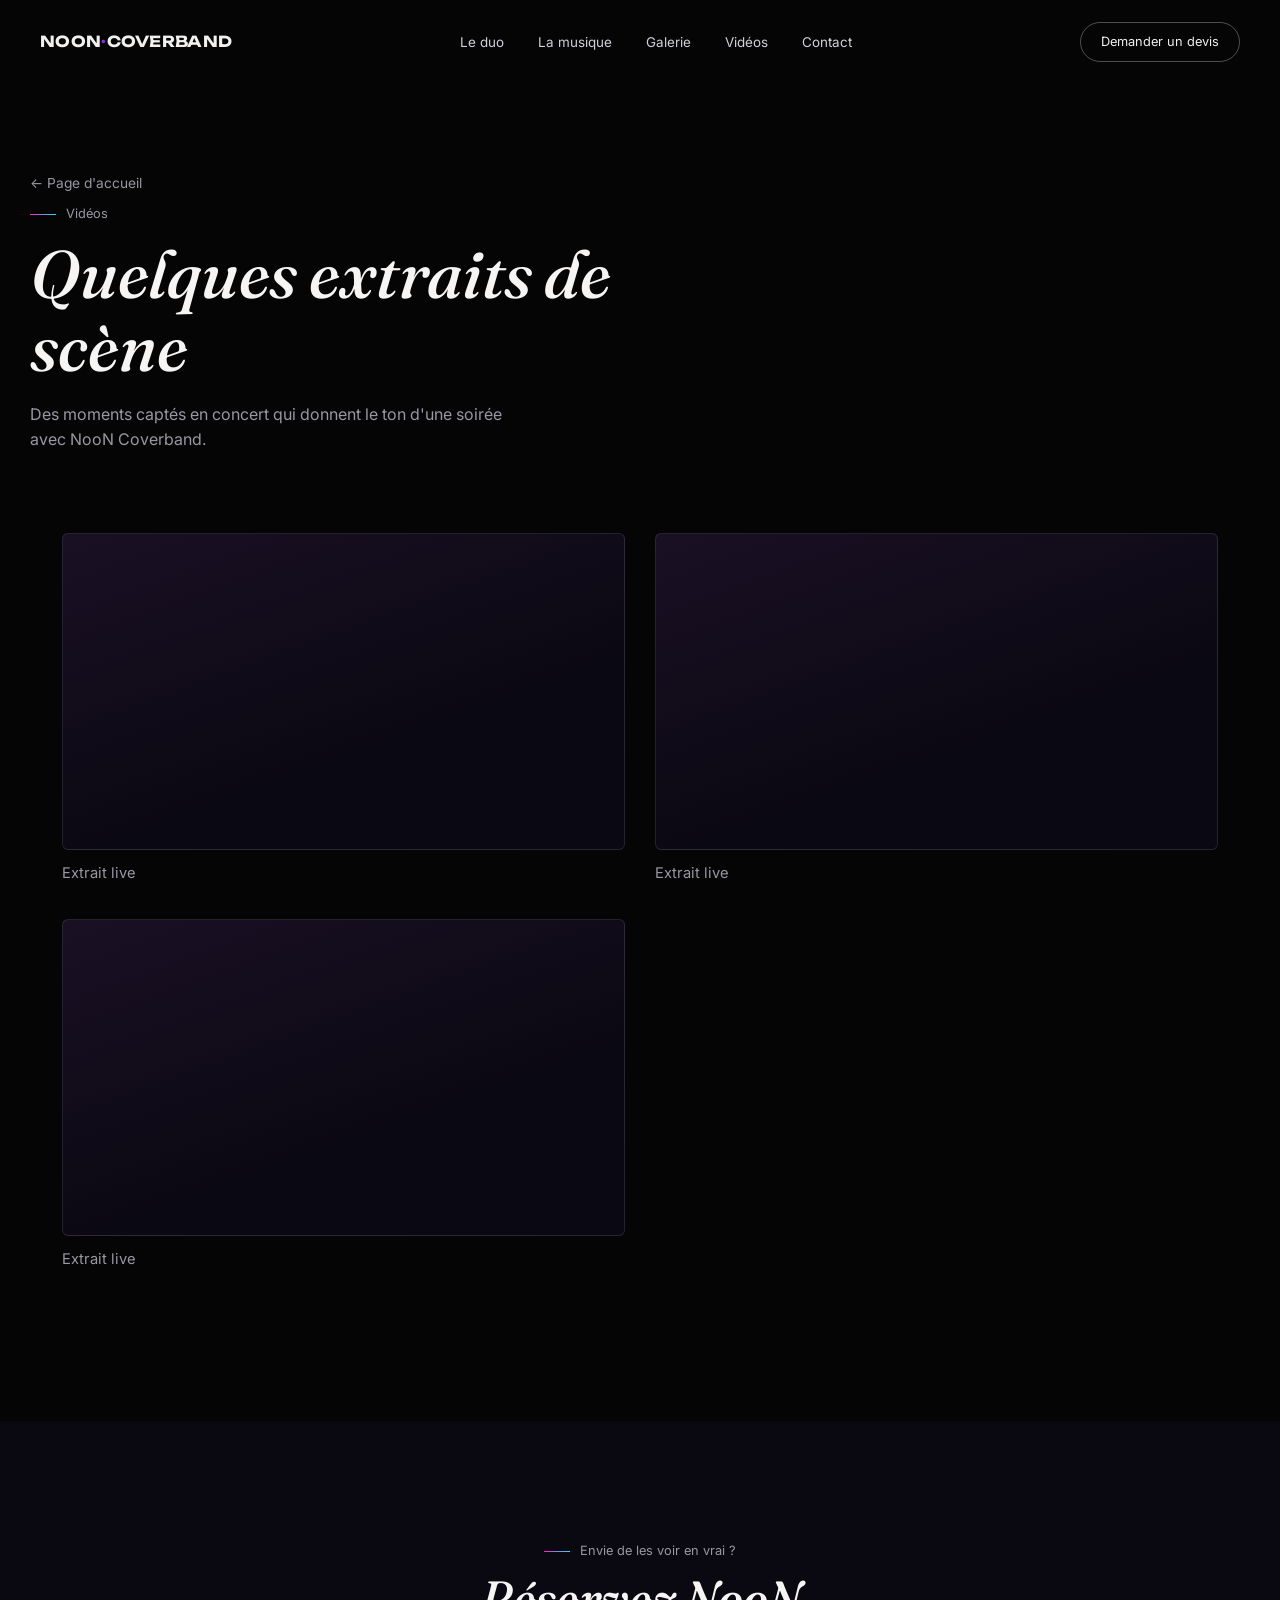
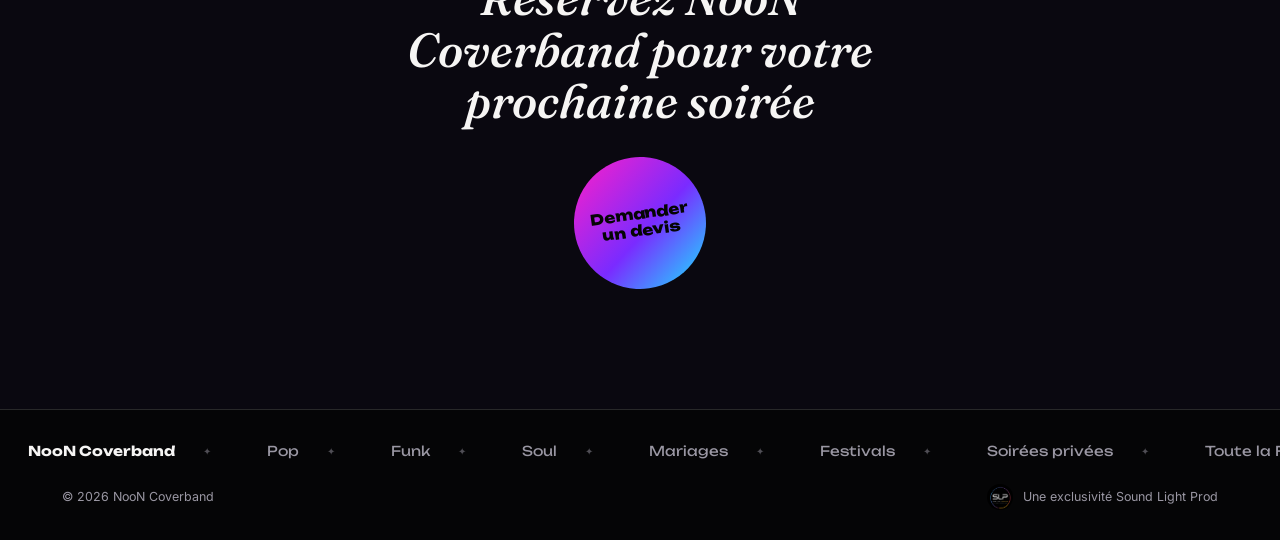
==== commit e71ed667: "Add files via upload" ====
--- a/videos.html
+++ b/videos.html
@@ -32,7 +32,11 @@
     </ul>
   </nav>
   <a href="index.html#contact" class="nav-cta">Demander un devis</a>
+  <button class="nav-toggle" id="navToggle" aria-label="Menu" aria-expanded="false">
+    <span></span><span></span><span></span>
+  </button>
 </header>
+<div class="nav-overlay" id="navOverlay"></div>
 
 <section class="videos-hero wrap">
   <a href="index.html" class="back-link">← Page d'accueil</a>
@@ -90,5 +94,32 @@
   </div>
 </footer>
 
+<script>
+  (function(){
+    var toggle = document.getElementById('navToggle');
+    var navList = document.querySelector('nav ul');
+    var overlay = document.getElementById('navOverlay');
+    function closeMenu(){
+      navList.classList.remove('open');
+      toggle.classList.remove('active');
+      overlay.classList.remove('active');
+      toggle.setAttribute('aria-expanded','false');
+    }
+    function openMenu(){
+      navList.classList.add('open');
+      toggle.classList.add('active');
+      overlay.classList.add('active');
+      toggle.setAttribute('aria-expanded','true');
+    }
+    toggle.addEventListener('click', function(){
+      navList.classList.contains('open') ? closeMenu() : openMenu();
+    });
+    overlay.addEventListener('click', closeMenu);
+    navList.querySelectorAll('a').forEach(function(a){
+      a.addEventListener('click', closeMenu);
+    });
+  })();
+</script>
+
 </body>
 </html>
--- a/style.css
+++ b/style.css
@@ -14,7 +14,7 @@
 }
 
 *{margin:0;padding:0;box-sizing:border-box;}
-html{scroll-behavior:smooth;}
+html{scroll-behavior:smooth;overflow-x:hidden;max-width:100vw;}
 body{
   background:var(--bg);
   color:var(--ink);
@@ -42,15 +42,32 @@
   display:flex;align-items:center;justify-content:space-between;
   padding:22px 40px;
   mix-blend-mode:difference;
-}
-.nav-mark{font-family:'Unbounded',sans-serif;font-weight:700;font-size:.95rem;letter-spacing:.02em;}
+  gap:12px;
+  flex-wrap:nowrap;
+}
+.nav-mark{font-family:'Unbounded',sans-serif;font-weight:700;font-size:.95rem;letter-spacing:.02em;white-space:nowrap;flex-shrink:1;overflow:hidden;text-overflow:ellipsis;}
 nav ul{display:flex;gap:34px;list-style:none;}
 nav a{font-size:.84rem;color:#d8d6df;}
 nav a:hover{color:var(--cyan);}
 .nav-cta{
   border:1px solid rgba(255,255,255,.3);padding:9px 20px;border-radius:999px;
-  font-size:.8rem;
-}
+  font-size:.8rem;flex-shrink:0;white-space:nowrap;
+}
+
+.nav-toggle{
+  display:none;flex-direction:column;justify-content:center;align-items:center;gap:5px;
+  width:34px;height:34px;background:none;border:none;cursor:pointer;padding:0;flex-shrink:0;
+}
+.nav-toggle span{display:block;width:22px;height:2px;background:var(--ink);transition:transform .25s ease, opacity .25s ease;}
+.nav-toggle.active span:nth-child(1){transform:translateY(7px) rotate(45deg);}
+.nav-toggle.active span:nth-child(2){opacity:0;}
+.nav-toggle.active span:nth-child(3){transform:translateY(-7px) rotate(-45deg);}
+
+.nav-overlay{
+  position:fixed;inset:0;background:rgba(0,0,0,.55);
+  opacity:0;pointer-events:none;transition:opacity .3s ease;z-index:64;
+}
+.nav-overlay.active{opacity:1;pointer-events:auto;}
 
 /* ---------- MARQUEE ---------- */
 .ticker{overflow:hidden;white-space:nowrap;}
@@ -79,7 +96,7 @@
   filter:drop-shadow(0 0 50px rgba(255,31,199,.28)) drop-shadow(0 0 34px rgba(25,230,255,.2));
 }
 
-.hero-stage{position:relative;display:flex;flex-direction:column;align-items:center;max-width:680px;}
+.hero-stage{position:relative;width:100%;display:flex;flex-direction:column;align-items:center;max-width:680px;}
 .hero-kicker{
   font-size:.78rem;color:var(--muted);letter-spacing:.3em;
   margin-bottom:22px;
@@ -102,7 +119,7 @@
 .hero-ticker span{color:var(--muted);}
 .hero-ticker span b{color:var(--ink);font-weight:600;}
 
-.hero-actions{display:flex;align-items:center;justify-content:center;gap:26px;flex-wrap:wrap;}
+.hero-actions{width:100%;display:flex;align-items:center;justify-content:center;gap:26px;flex-wrap:wrap;}
 .stamp{
   position:relative;
   width:132px;height:132px;border-radius:50%;
@@ -134,30 +151,27 @@
   margin:-40px 0;
 }
 .duo-grid{display:grid;grid-template-columns:0.9fr 1.1fr;gap:60px;align-items:center;}
-.portrait-stack{position:relative;height:420px;}
+.portrait-stack{display:flex;justify-content:center;align-items:center;gap:28px;flex-wrap:wrap;}
 .portrait{
-  position:absolute;border-radius:50%;overflow:hidden;
+  position:relative;border-radius:50%;overflow:hidden;
+  width:230px;height:230px;
   background:#0d0b14;
   border:2px solid transparent;
+  background-origin:border-box;background-clip:content-box, border-box;
 }
 .portrait.p1{
-  width:300px;height:300px;left:20px;top:10px;
   background-image:linear-gradient(#0d0b14,#0d0b14), conic-gradient(from 200deg, var(--magenta), var(--violet), var(--cyan), var(--magenta));
-  background-origin:border-box;background-clip:content-box, border-box;
-  transform:rotate(-6deg);
-  z-index:2;
+  transform:rotate(-3deg);
 }
 .portrait.p2{
-  width:230px;height:230px;left:210px;top:150px;
   background-image:linear-gradient(#0d0b14,#0d0b14), conic-gradient(from 40deg, var(--cyan), var(--violet), var(--magenta), var(--cyan));
-  background-origin:border-box;background-clip:content-box, border-box;
-  transform:rotate(10deg);
-  z-index:1;
+  transform:rotate(3deg);
 }
 .portrait-photo{
   position:absolute;inset:2px;width:calc(100% - 4px);height:calc(100% - 4px);
   border-radius:50%;object-fit:cover;object-position:center 20%;
 }
+.portrait.p2 .portrait-photo{object-position:center 8%;}
 .portrait-role{
   position:absolute;bottom:14px;left:50%;transform:translateX(-50%);
   background:rgba(5,5,6,.72);backdrop-filter:blur(2px);
@@ -210,12 +224,19 @@
 
 /* ---------- CONFIANCE (stickers) ---------- */
 .confiance{padding:120px 0;text-align:center;background:#0a0810;}
-.sticker-row{display:flex;flex-wrap:wrap;justify-content:center;gap:18px;margin-top:26px;}
+.sticker-row{display:flex;flex-wrap:wrap;justify-content:center;align-items:center;gap:18px;margin-top:26px;}
 .sticker{
   padding:13px 24px;border-radius:8px;font-size:.86rem;
   border:1.5px dashed rgba(255,255,255,.25);color:#d8d6df;
   background:rgba(255,255,255,.02);
 }
+.partner-logo{
+  height:56px;width:auto;max-width:160px;object-fit:contain;
+  border-radius:8px;
+  filter:drop-shadow(0 4px 14px rgba(0,0,0,.4));
+  transition:transform .25s ease;
+}
+.partner-logo:hover{transform:scale(1.06);}
 .sticker:nth-child(odd){transform:rotate(-3deg);}
 .sticker:nth-child(even){transform:rotate(2.5deg);}
 
@@ -343,25 +364,35 @@
   .vinyl-block{align-self:center;}
   .vinyl{height:auto;width:min(220px,60vw);}
   .duo{clip-path:none;margin:0;padding:100px 0;}
-  .portrait-stack{height:300px;}
-  .portrait.p1{width:230px;height:230px;left:0;top:0;}
-  .portrait.p2{width:180px;height:180px;left:150px;top:110px;}
+  .portrait{width:190px;height:190px;}
   .yt-grid{grid-template-columns:1fr;}
   .photo-scatter{grid-template-columns:repeat(2,1fr);}
   .photo-scatter > *{transform:none !important;}
   .photo-card:hover{transform:scale(1.03) !important;}
   .contact{background:var(--wash);}
   header{padding:18px 20px;}
-  nav ul{display:none;}
+  .nav-cta{padding:8px 14px;font-size:.72rem;}
+  .nav-mark{font-size:.8rem;max-width:50vw;}
+  .nav-toggle{display:flex;}
+  nav ul{
+    display:flex;flex-direction:column;align-items:flex-start;gap:0;
+    position:fixed;top:0;right:-85%;width:78%;max-width:320px;height:100vh;
+    background:#0a0810;padding:110px 32px 40px;
+    box-shadow:-10px 0 40px rgba(0,0,0,.5);
+    transition:right .35s ease;z-index:65;
+    mix-blend-mode:normal;
+  }
+  nav ul.open{right:0;}
+  nav ul li{width:100%;border-bottom:1px solid rgba(255,255,255,.08);}
+  nav ul li a{display:block;padding:16px 0;font-size:1rem;}
 }
 @media (max-width:520px){
   .photo-scatter{grid-template-columns:1fr;}
   .field-row{grid-template-columns:1fr;}
   .footer-bottom{flex-direction:column;gap:10px;text-align:center;}
-  .portrait-stack{height:230px;}
-  .portrait.p1{width:170px;height:170px;left:0;top:0;}
-  .portrait.p2{width:130px;height:130px;left:100px;top:75px;}
+  .portrait{width:150px;height:150px;}
   .portrait-role{font-size:.68rem;padding:4px 12px;}
   .ticket{padding:32px 24px;}
   .hero{padding:130px 20px 50px;}
-}
+  .partner-logo{height:44px;max-width:120px;}
+}
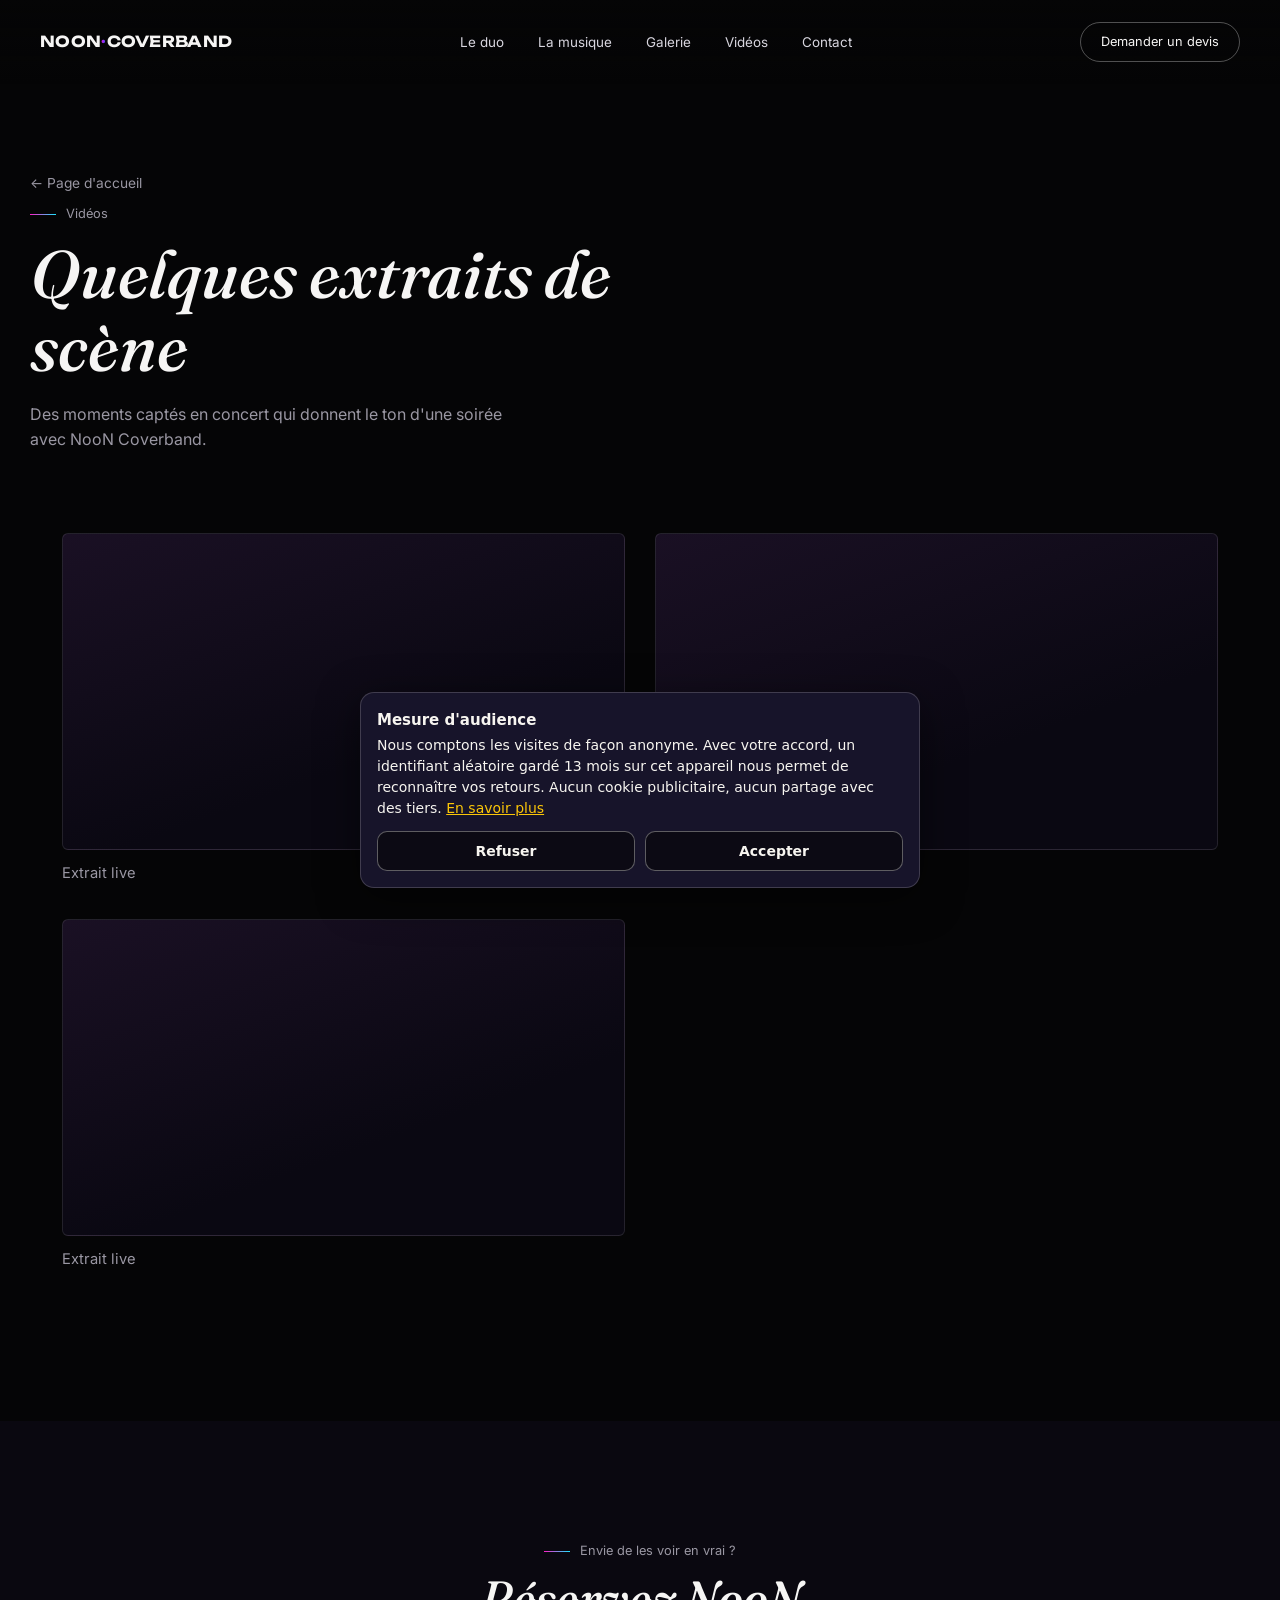
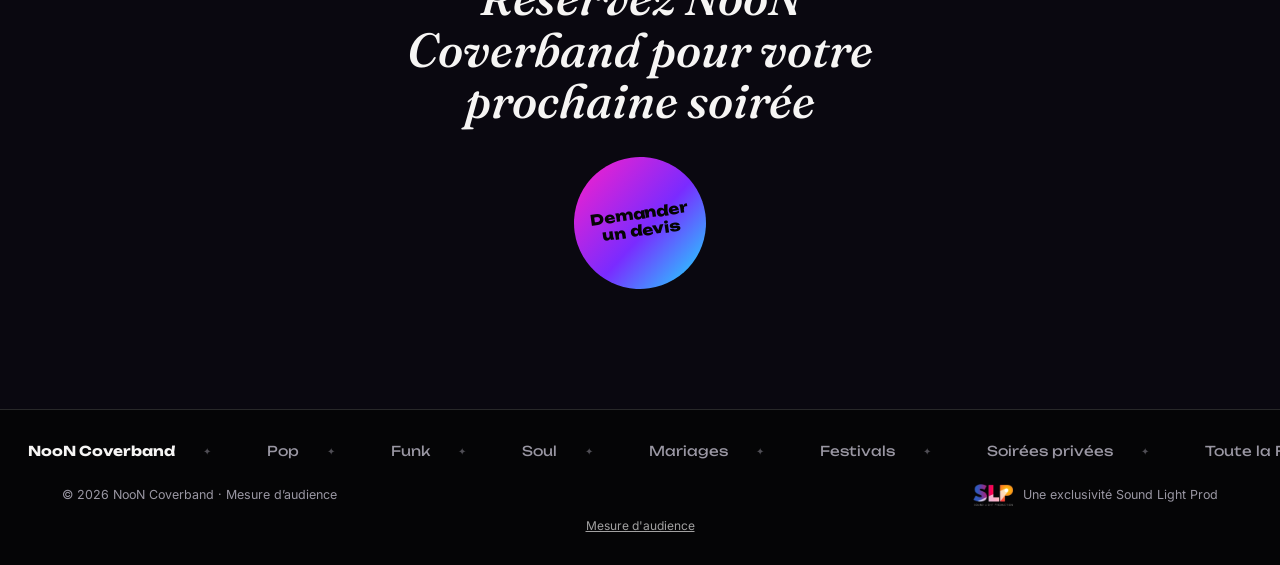
==== commit 5dd7046b: "Suivi des visites et mesure d'audience (modèle SLP)" ====
--- a/videos.html
+++ b/videos.html
@@ -17,6 +17,7 @@
   }
   .videos-hero p{color:var(--muted);max-width:50ch;}
 </style>
+<script src="/consent.js" data-legal="/confidentialite"></script>
 </head>
 <body>
 
@@ -86,7 +87,7 @@
     </div>
   </div>
   <div class="footer-bottom">
-    <span>© 2026 NooN Coverband</span>
+    <span>© 2026 NooN Coverband · <a href="/confidentialite">Mesure d’audience</a></span>
     <a href="https://soundlightprod.fr" target="_blank" rel="noopener" class="footer-slp">
       <img src="slp-logo.png" alt="SLP">
       <span>Une exclusivité Sound Light Prod</span>
@@ -121,5 +122,11 @@
   })();
 </script>
 
+<script>
+(function(){
+  var sid=null; try{ sid=sessionStorage.getItem('noon_visit_sid'); if(!sid){ sid=Date.now().toString(36)+Math.random().toString(36).slice(2); sessionStorage.setItem('noon_visit_sid',sid); } }catch(e){}
+  (function(){try{if(/[?&]notrack=1/.test(location.search))localStorage.setItem("slp_notrack","1");if(/[?&]notrack=0/.test(location.search))localStorage.removeItem("slp_notrack");if(localStorage.getItem("slp_notrack"))return Promise.resolve();}catch(e){}return fetch.apply(window,arguments);})("https://soundlightprod.fr/api/track-visit",{method:"POST",headers:{"Content-Type":"application/json"},body:JSON.stringify({artist_slug:"videos",session_id:sid,site:"noon",ref:(function(){try{var q=new URLSearchParams(location.search),s=q.get("utm_source")||(q.get("utm_medium")==="email"?"email":"");if(s){var c=(q.get("utm_campaign")||"").toLowerCase().normalize("NFD").replace(/[^a-z0-9]+/g,"-").replace(/^-+|-+$/g,"").slice(0,50);return "https://emailing-"+s.toLowerCase().replace(/[^a-z0-9]+/g,"-").replace(/^-+|-+$/g,"")+(c?"."+c:"")+"/";}}catch(e){}return document.referrer;})()})}).catch(function(){});
+})();
+</script>
 </body>
 </html>
--- a/style.css
+++ b/style.css
@@ -41,9 +41,9 @@
   position:fixed;top:0;left:0;right:0;z-index:60;
   display:flex;align-items:center;justify-content:space-between;
   padding:22px 40px;
-  mix-blend-mode:difference;
   gap:12px;
   flex-wrap:nowrap;
+  background:linear-gradient(to bottom, rgba(5,5,6,.6), transparent);
 }
 .nav-mark{font-family:'Unbounded',sans-serif;font-weight:700;font-size:.95rem;letter-spacing:.02em;white-space:nowrap;flex-shrink:1;overflow:hidden;text-overflow:ellipsis;}
 nav ul{display:flex;gap:34px;list-style:none;}
@@ -65,7 +65,7 @@
 
 .nav-overlay{
   position:fixed;inset:0;background:rgba(0,0,0,.55);
-  opacity:0;pointer-events:none;transition:opacity .3s ease;z-index:64;
+  opacity:0;pointer-events:none;transition:opacity .3s ease;z-index:55;
 }
 .nav-overlay.active{opacity:1;pointer-events:auto;}
 
@@ -292,7 +292,7 @@
   transition:border-color .2s ease;
 }
 .slp-badge:hover{border-color:var(--cyan);}
-.slp-badge img{width:40px;height:40px;border-radius:50%;flex-shrink:0;}
+.slp-badge img{height:36px;width:auto;flex-shrink:0;}
 .slp-badge .slp-text{display:flex;flex-direction:column;}
 .slp-badge .slp-text b{font-family:'Unbounded',sans-serif;font-size:.78rem;font-weight:700;}
 .slp-badge .slp-text span{font-size:.76rem;color:var(--muted);}
@@ -303,7 +303,6 @@
   border:1.5px dashed rgba(255,255,255,.3);
   border-radius:10px;
   padding:42px 36px;
-  transform:rotate(1.4deg);
 }
 .ticket::before, .ticket::after{
   content:"";position:absolute;top:50%;transform:translateY(-50%);
@@ -340,7 +339,7 @@
 .footer-ticker b{color:var(--ink);}
 .footer-bottom{display:flex;justify-content:space-between;align-items:center;flex-wrap:wrap;gap:14px;padding:22px 32px 0;color:var(--muted);font-size:.78rem;max-width:1220px;margin:0 auto;}
 .footer-slp{display:inline-flex;align-items:center;gap:10px;color:var(--muted);}
-.footer-slp img{width:26px;height:26px;border-radius:50%;}
+.footer-slp img{height:22px;width:auto;}
 .footer-slp:hover{color:var(--cyan);}
 
 /* ---------- misc reusable ---------- */
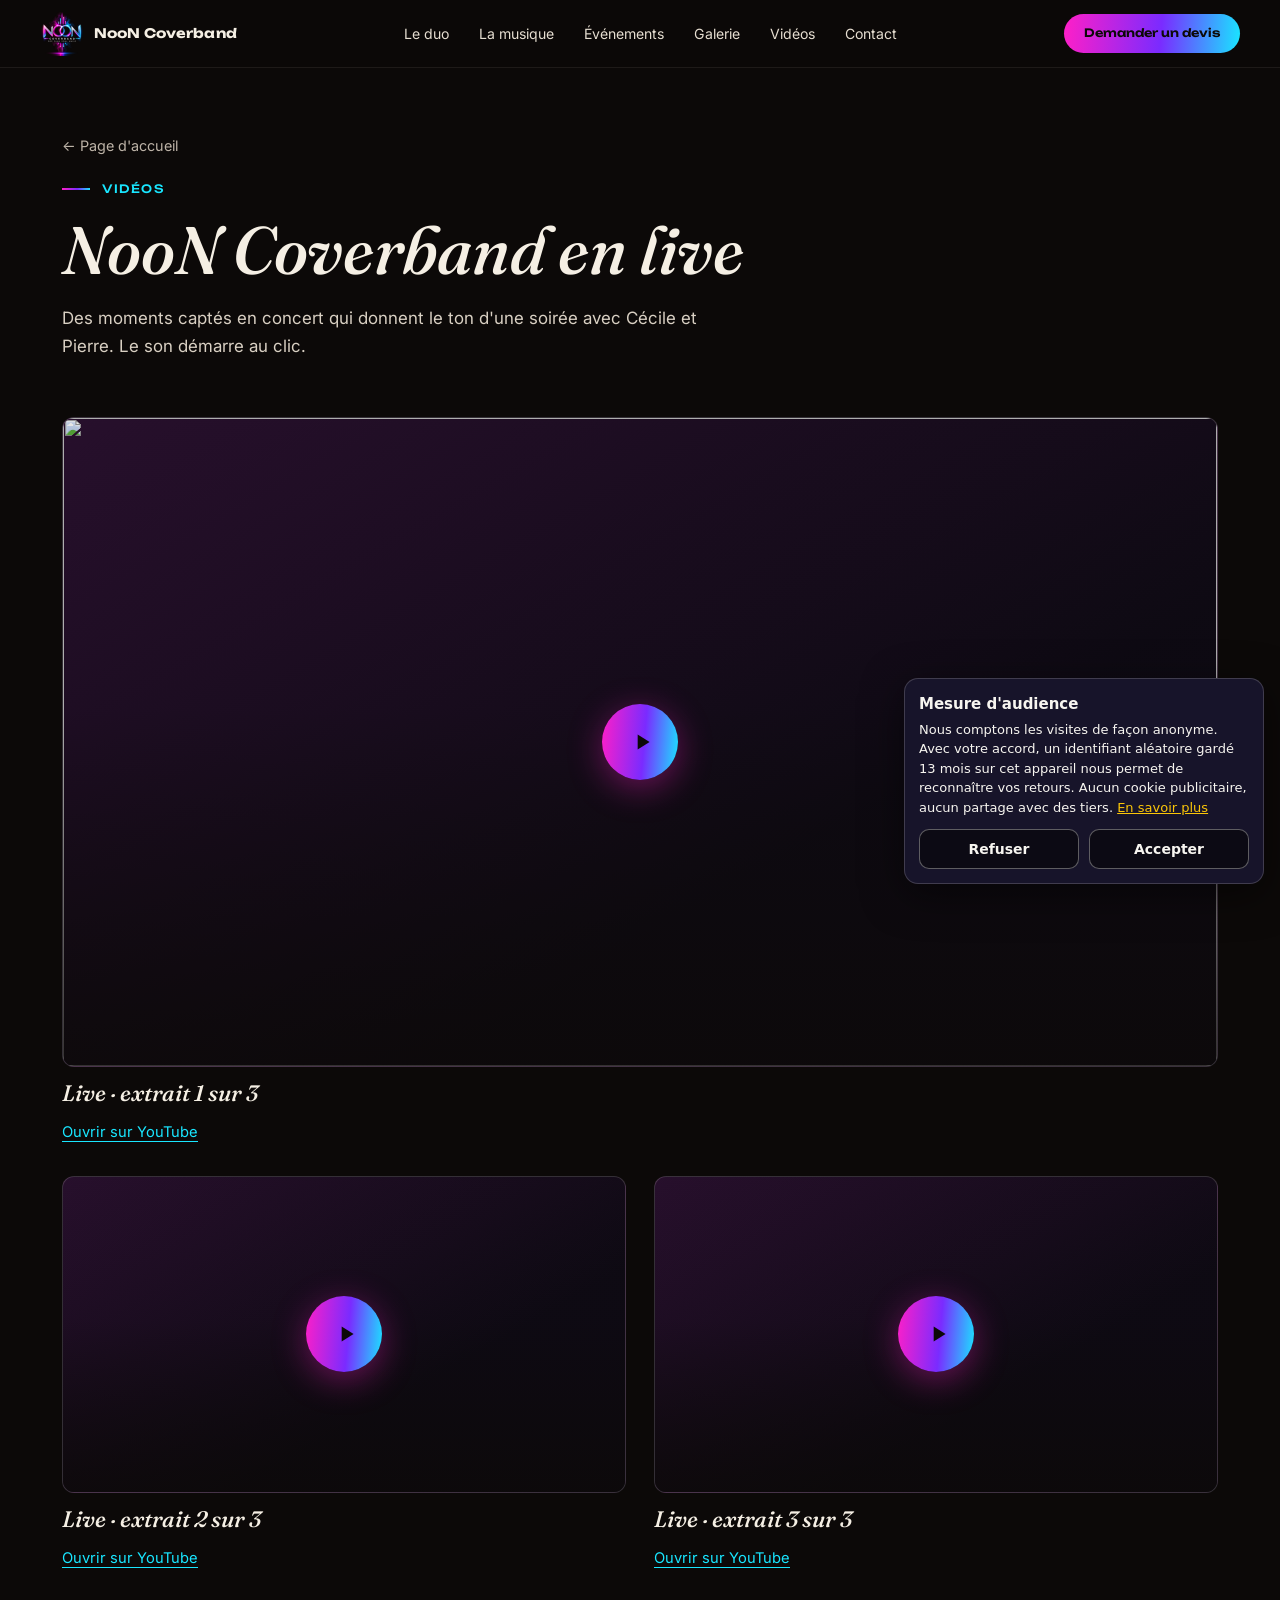
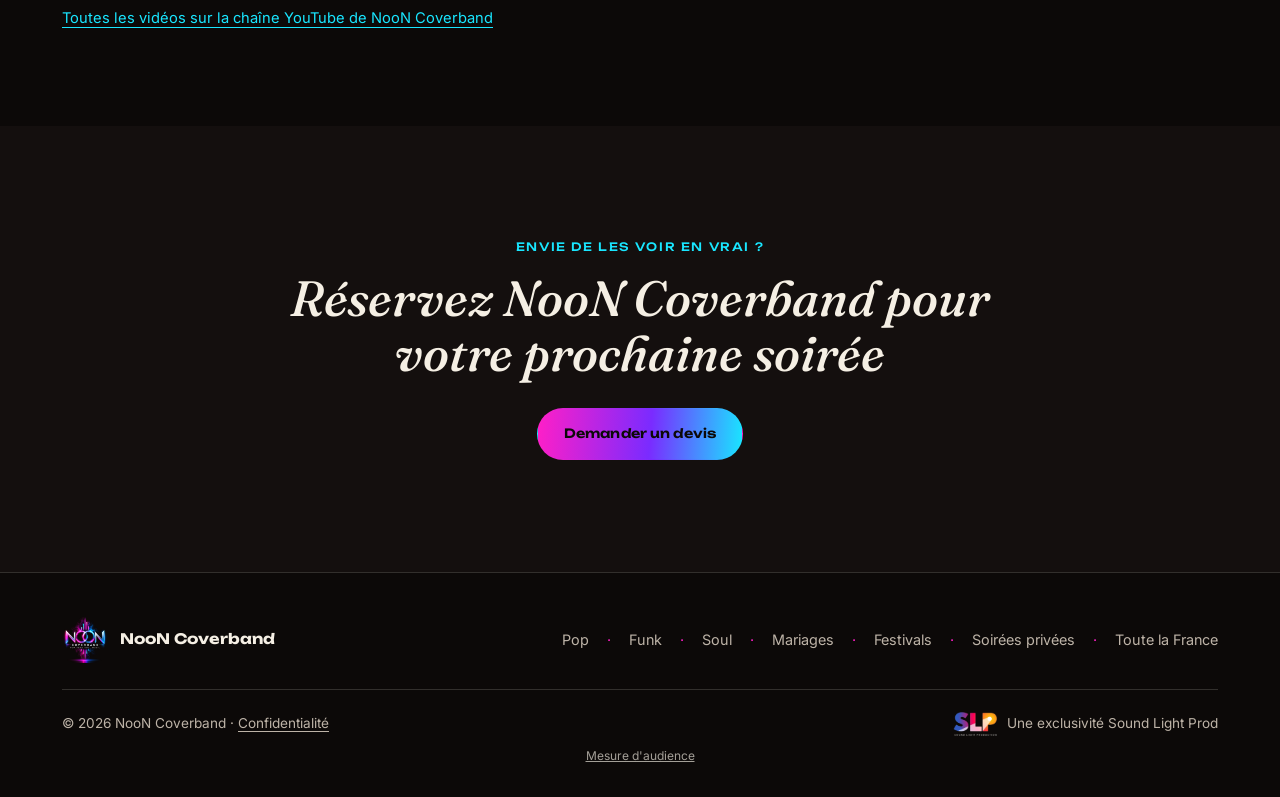
==== commit 601cee23: "Refonte de l'accueil et de la page Vidéos (prévisualisation)" ====
--- a/videos.html
+++ b/videos.html
@@ -3,124 +3,125 @@
 <head>
 <meta charset="UTF-8">
 <meta name="viewport" content="width=device-width, initial-scale=1.0">
-<title>Vidéos — NooN Coverband</title>
+<title>Vidéos | NooN Coverband, duo pop, funk et soul en live</title>
+<meta name="description" content="Trois extraits de concert de NooN Coverband, duo pop, funk et soul : écoutez Cécile et Pierre en live avant de les programmer.">
+<link rel="canonical" href="https://nooncoverband.com/videos">
+<meta property="og:type" content="website">
+<meta property="og:locale" content="fr_FR">
+<meta property="og:site_name" content="NooN Coverband">
+<meta property="og:title" content="Vidéos | NooN Coverband en live">
+<meta property="og:description" content="Trois extraits de concert du duo pop, funk et soul NooN Coverband.">
+<meta property="og:url" content="https://nooncoverband.com/videos">
+<meta property="og:image" content="https://nooncoverband.com/og-noon.jpg">
+<meta property="og:image:width" content="1200">
+<meta property="og:image:height" content="630">
+<meta name="twitter:card" content="summary_large_image">
+<meta name="theme-color" content="#0c0908">
+<link rel="icon" type="image/png" href="logo-mark-176.png">
 <link rel="preconnect" href="https://fonts.googleapis.com">
 <link rel="preconnect" href="https://fonts.gstatic.com" crossorigin>
-<link href="https://fonts.googleapis.com/css2?family=Fraunces:ital,wght@0,400;0,500;1,500;1,600&family=Unbounded:wght@400;600;700;800;900&family=Caveat:wght@600;700&family=Inter:wght@400;500;600&display=swap" rel="stylesheet">
+<link href="https://fonts.googleapis.com/css2?family=Fraunces:ital,wght@0,400;1,500;1,600&family=Unbounded:wght@500;600;700&family=Inter:wght@400;500;600&display=swap" rel="stylesheet">
 <link rel="stylesheet" href="style.css">
-<style>
-  .videos-hero{padding:170px 0 20px;}
-  .videos-hero .eyebrow{margin-bottom:14px;}
-  .videos-hero h1{
-    font-size:clamp(2.2rem,6vw,4.2rem);
-    max-width:16ch;margin-bottom:18px;
-  }
-  .videos-hero p{color:var(--muted);max-width:50ch;}
-</style>
 <script src="/consent.js" data-legal="/confidentialite"></script>
 </head>
 <body>
+<a class="skip-link" href="#contenu">Aller au contenu</a>
 
 <header>
-  <div class="nav-mark">NOON<span class="grad-text">·</span>COVERBAND</div>
-  <nav>
+  <a href="/" class="nav-mark" aria-label="NooN Coverband, accueil">
+    <img src="logo-mark-176.png" alt="" width="44" height="44">
+    <span>NooN Coverband</span>
+  </a>
+  <nav aria-label="Navigation principale">
     <ul>
-      <li><a href="index.html#duo">Le duo</a></li>
-      <li><a href="index.html#musique">La musique</a></li>
-      <li><a href="index.html#galerie">Galerie</a></li>
-      <li><a href="videos.html">Vidéos</a></li>
-      <li><a href="index.html#contact">Contact</a></li>
+      <li><a href="/#duo">Le duo</a></li>
+      <li><a href="/#musique">La musique</a></li>
+      <li class="nav-events"><a href="/#evenements">Événements</a></li>
+      <li><a href="/#galerie">Galerie</a></li>
+      <li><a href="/videos" aria-current="page">Vidéos</a></li>
+      <li><a href="/#contact">Contact</a></li>
     </ul>
   </nav>
-  <a href="index.html#contact" class="nav-cta">Demander un devis</a>
+  <a href="/#contact" class="nav-cta" aria-label="Demander un devis"><span class="long">Demander un devis</span><span class="short" aria-hidden="true">Devis</span></a>
   <button class="nav-toggle" id="navToggle" aria-label="Menu" aria-expanded="false">
     <span></span><span></span><span></span>
   </button>
 </header>
 <div class="nav-overlay" id="navOverlay"></div>
 
+<main id="contenu">
 <section class="videos-hero wrap">
-  <a href="index.html" class="back-link">← Page d'accueil</a>
+  <a href="/" class="back-link">← Page d'accueil</a>
   <p class="eyebrow">Vidéos</p>
-  <h1>Quelques extraits de scène</h1>
-  <p>Des moments captés en concert qui donnent le ton d'une soirée avec NooN Coverband.</p>
+  <h1>NooN Coverband en live</h1>
+  <p class="lead">Des moments captés en concert qui donnent le ton d'une soirée avec Cécile et Pierre. Le son démarre au clic.</p>
 </section>
 
-<section class="videos-section" style="padding-top:40px;">
+<section class="wrap" style="padding-top:36px;padding-bottom:96px;">
+  <!-- À valider avec NooN : morceau, lieu ou ambiance de chaque extrait, et choix de l'extrait principal -->
+  <div class="videos-list">
+    <article class="video-item feature">
+      <div class="yt" data-id="AxXP9Pd6tFs" data-hd data-title="NooN Coverband en live, extrait 1 sur 3">
+        <button class="yt-btn" type="button" aria-label="Lancer la vidéo : NooN Coverband en live, extrait 1 sur 3">
+          <img src="https://i.ytimg.com/vi/AxXP9Pd6tFs/hqdefault.jpg" width="480" height="360" alt="" loading="eager">
+          <span class="yt-play" aria-hidden="true"><svg viewBox="0 0 24 24"><path d="M8 5v14l11-7z"/></svg></span>
+        </button>
+      </div>
+      <h2>Live · extrait 1 sur 3</h2>
+      <a class="text-link" href="https://www.youtube.com/watch?v=AxXP9Pd6tFs" target="_blank" rel="noopener">Ouvrir sur YouTube</a>
+    </article>
+    <article class="video-item">
+      <div class="yt" data-id="lz2G_UvzbSM" data-title="NooN Coverband en live, extrait 2 sur 3">
+        <button class="yt-btn" type="button" aria-label="Lancer la vidéo : NooN Coverband en live, extrait 2 sur 3">
+          <img src="https://i.ytimg.com/vi/lz2G_UvzbSM/hqdefault.jpg" width="480" height="360" alt="" loading="lazy">
+          <span class="yt-play" aria-hidden="true"><svg viewBox="0 0 24 24"><path d="M8 5v14l11-7z"/></svg></span>
+        </button>
+      </div>
+      <h3>Live · extrait 2 sur 3</h3>
+      <a class="text-link" href="https://www.youtube.com/watch?v=lz2G_UvzbSM" target="_blank" rel="noopener">Ouvrir sur YouTube</a>
+    </article>
+    <article class="video-item">
+      <div class="yt" data-id="h1sqE5CJxX4" data-title="NooN Coverband en live, extrait 3 sur 3">
+        <button class="yt-btn" type="button" aria-label="Lancer la vidéo : NooN Coverband en live, extrait 3 sur 3">
+          <img src="https://i.ytimg.com/vi/h1sqE5CJxX4/hqdefault.jpg" width="480" height="360" alt="" loading="lazy">
+          <span class="yt-play" aria-hidden="true"><svg viewBox="0 0 24 24"><path d="M8 5v14l11-7z"/></svg></span>
+        </button>
+      </div>
+      <h3>Live · extrait 3 sur 3</h3>
+      <a class="text-link" href="https://www.youtube.com/watch?v=h1sqE5CJxX4" target="_blank" rel="noopener">Ouvrir sur YouTube</a>
+    </article>
+  </div>
+  <p style="margin-top:34px;"><a class="text-link" href="https://www.youtube.com/@NooNCoverBand" target="_blank" rel="noopener">Toutes les vidéos sur la chaîne YouTube de NooN Coverband</a></p>
+</section>
+
+<section class="video-cta section-pad">
   <div class="wrap">
-    <div class="yt-grid">
-      <div class="yt-item">
-        <div class="yt-embed">
-          <iframe src="https://www.youtube.com/embed/h1sqE5CJxX4" title="NooN Coverband — extrait live" allow="accelerometer; autoplay; clipboard-write; encrypted-media; gyroscope; picture-in-picture; web-share" allowfullscreen loading="lazy"></iframe>
-        </div>
-        <span class="yt-caption">Extrait live</span>
-      </div>
-      <div class="yt-item">
-        <div class="yt-embed">
-          <iframe src="https://www.youtube.com/embed/lz2G_UvzbSM" title="NooN Coverband — extrait live" allow="accelerometer; autoplay; clipboard-write; encrypted-media; gyroscope; picture-in-picture; web-share" allowfullscreen loading="lazy"></iframe>
-        </div>
-        <span class="yt-caption">Extrait live</span>
-      </div>
-      <div class="yt-item">
-        <div class="yt-embed">
-          <iframe src="https://www.youtube.com/embed/AxXP9Pd6tFs" title="NooN Coverband — extrait live" allow="accelerometer; autoplay; clipboard-write; encrypted-media; gyroscope; picture-in-picture; web-share" allowfullscreen loading="lazy"></iframe>
-        </div>
-        <span class="yt-caption">Extrait live</span>
-      </div>
-    </div>
+    <p class="eyebrow">Envie de les voir en vrai ?</p>
+    <h2 class="h2">Réservez NooN Coverband pour votre prochaine soirée</h2>
+    <a href="/#contact" class="btn btn-primary">Demander un devis</a>
   </div>
 </section>
-
-<section class="confiance">
-  <div class="wrap">
-    <p class="eyebrow" style="justify-content:center;">Envie de les voir en vrai ?</p>
-    <h2 class="h2" style="margin:0 auto 30px;">Réservez NooN Coverband pour votre prochaine soirée</h2>
-    <a href="index.html#contact" class="stamp" style="margin:0 auto;">Demander<br>un devis</a>
-  </div>
-</section>
+</main>
 
 <footer>
-  <div class="ticker footer-ticker">
-    <div class="ticker-inner">
-      <span><b>NooN Coverband</b></span><span>Pop</span><span>Funk</span><span>Soul</span><span>Mariages</span><span>Festivals</span><span>Soirées privées</span><span>Toute la France</span>
-      <span><b>NooN Coverband</b></span><span>Pop</span><span>Funk</span><span>Soul</span><span>Mariages</span><span>Festivals</span><span>Soirées privées</span><span>Toute la France</span>
+  <div class="wrap">
+    <div class="footer-top">
+      <div class="footer-brand"><img src="logo-mark-176.png" alt="" width="46" height="46"><span>NooN Coverband</span></div>
+      <ul class="footer-tags">
+        <li>Pop</li><li>Funk</li><li>Soul</li><li>Mariages</li><li>Festivals</li><li>Soirées privées</li><li>Toute la France</li>
+      </ul>
     </div>
-  </div>
-  <div class="footer-bottom">
-    <span>© 2026 NooN Coverband · <a href="/confidentialite">Mesure d’audience</a></span>
-    <a href="https://soundlightprod.fr" target="_blank" rel="noopener" class="footer-slp">
-      <img src="slp-logo.png" alt="SLP">
-      <span>Une exclusivité Sound Light Prod</span>
-    </a>
+    <div class="footer-bottom">
+      <span>© 2026 NooN Coverband · <a href="/confidentialite">Confidentialité</a></span>
+      <a href="https://soundlightprod.fr" target="_blank" rel="noopener" class="footer-slp">
+        <img src="slp-logo-240.png" width="44" height="24" alt="SLP">
+        <span>Une exclusivité Sound Light Prod</span>
+      </a>
+    </div>
   </div>
 </footer>
 
-<script>
-  (function(){
-    var toggle = document.getElementById('navToggle');
-    var navList = document.querySelector('nav ul');
-    var overlay = document.getElementById('navOverlay');
-    function closeMenu(){
-      navList.classList.remove('open');
-      toggle.classList.remove('active');
-      overlay.classList.remove('active');
-      toggle.setAttribute('aria-expanded','false');
-    }
-    function openMenu(){
-      navList.classList.add('open');
-      toggle.classList.add('active');
-      overlay.classList.add('active');
-      toggle.setAttribute('aria-expanded','true');
-    }
-    toggle.addEventListener('click', function(){
-      navList.classList.contains('open') ? closeMenu() : openMenu();
-    });
-    overlay.addEventListener('click', closeMenu);
-    navList.querySelectorAll('a').forEach(function(a){
-      a.addEventListener('click', closeMenu);
-    });
-  })();
-</script>
+<script src="site.js" defer></script>
 
 <script>
 (function(){
--- a/style.css
+++ b/style.css
@@ -1,397 +1,481 @@
-/* ============ NOON COVERBAND — system v2 : affiche vivante ============ */
+/* ============ NOON COVERBAND — refonte 2026 : duo live ============
+   Fond noir chaud, texte ivoire, magenta et cyan du logo en accents.
+   Titres : Fraunces italique. Textes et formulaire : Inter (droit). Libellés : Unbounded. */
 
 :root{
-  --bg:#050506;
-  --ink:#f6f5f4;
-  --muted:#9a97a3;
-  --line: rgba(255,255,255,0.14);
+  --bg:#0c0908;
+  --bg-2:#140f0e;
+  --bg-3:#1b1413;
+  --ink:#f5efe4;
+  --muted:#bdb3a7;
+  --line:rgba(245,239,228,.16);
+  --line-strong:rgba(245,239,228,.38);
 
   --magenta:#ff1fc7;
   --violet:#7a2bff;
   --cyan:#19e6ff;
 
-  --wash: linear-gradient(125deg, #2a0a30 0%, #3a0a55 32%, #1a1250 64%, #04202f 100%);
+  --grad:linear-gradient(95deg,var(--magenta),var(--violet) 55%,var(--cyan));
+  --header-h:68px;
 }
 
 *{margin:0;padding:0;box-sizing:border-box;}
-html{scroll-behavior:smooth;overflow-x:hidden;max-width:100vw;}
+html{scroll-behavior:smooth;scroll-padding-top:calc(var(--header-h) + 12px);}
 body{
-  background:var(--bg);
-  color:var(--ink);
-  font-family:'Inter',sans-serif;
-  line-height:1.6;
-  overflow-x:hidden;
-}
-h1,h2,h3{font-family:'Fraunces',serif;font-style:italic;font-weight:500;line-height:1.08;}
-.mark-font{font-family:'Unbounded',sans-serif;}
-.scribble{font-family:'Caveat',cursive;}
+  background:var(--bg);color:var(--ink);
+  font-family:'Inter',system-ui,-apple-system,'Segoe UI',Roboto,sans-serif;
+  line-height:1.65;font-size:1rem;overflow-x:hidden;
+  -webkit-font-smoothing:antialiased;
+}
+h1,h2,h3{font-family:'Fraunces',Georgia,serif;font-style:italic;font-weight:500;line-height:1.1;}
 a{color:inherit;text-decoration:none;}
 img{display:block;max-width:100%;}
+button{font:inherit;color:inherit;}
 .wrap{max-width:1220px;margin:0 auto;padding:0 32px;}
-::selection{background:var(--magenta);color:#050505;}
-
-.grad-text{
-  background:linear-gradient(92deg,var(--magenta), var(--violet) 50%, var(--cyan));
-  -webkit-background-clip:text;background-clip:text;color:transparent;
-}
-@keyframes spin{to{transform:rotate(360deg);}}
-
-/* ---------- NAV ---------- */
+::selection{background:var(--magenta);color:#0c0908;}
+.grad-text{background:var(--grad);-webkit-background-clip:text;background-clip:text;color:transparent;}
+
+:focus-visible{outline:2px solid var(--cyan);outline-offset:3px;border-radius:4px;}
+.skip-link{
+  position:absolute;left:12px;top:-60px;z-index:100;background:var(--ink);color:#0c0908;
+  padding:10px 16px;border-radius:8px;font-weight:600;transition:top .2s ease;
+}
+.skip-link:focus{top:12px;}
+.sr-only{position:absolute;width:1px;height:1px;overflow:hidden;clip:rect(0 0 0 0);white-space:nowrap;}
+
+/* Les éléments de grille peuvent rétrécir sous la largeur de leur image */
+[class*="grid"] > *,.gallery > *,.duo-photos > *,.flow > *,.field-row > *,.live-more > *,.videos-list > *,.duo-text > *,.music-intro > *{min-width:0;}
+
+/* ---------- Boutons ---------- */
+.btn{
+  display:inline-flex;align-items:center;justify-content:center;gap:10px;
+  padding:14px 26px;border-radius:999px;border:1.5px solid transparent;
+  font-family:'Unbounded',sans-serif;font-weight:600;font-size:.8rem;letter-spacing:.01em;
+  cursor:pointer;transition:transform .2s ease,border-color .2s ease,color .2s ease,background .2s ease;
+  white-space:nowrap;
+}
+.btn:hover{transform:translateY(-2px);}
+.btn-primary{background:var(--grad);color:#0c0908;}
+.btn-outline{border-color:var(--line-strong);color:var(--ink);background:rgba(12,9,8,.35);}
+.btn-outline:hover{border-color:var(--cyan);color:var(--cyan);}
+.btn svg{width:14px;height:14px;fill:currentColor;flex-shrink:0;}
+
+/* ---------- En-tête ---------- */
 header{
-  position:fixed;top:0;left:0;right:0;z-index:60;
-  display:flex;align-items:center;justify-content:space-between;
-  padding:22px 40px;
-  gap:12px;
-  flex-wrap:nowrap;
-  background:linear-gradient(to bottom, rgba(5,5,6,.6), transparent);
-}
-.nav-mark{font-family:'Unbounded',sans-serif;font-weight:700;font-size:.95rem;letter-spacing:.02em;white-space:nowrap;flex-shrink:1;overflow:hidden;text-overflow:ellipsis;}
-nav ul{display:flex;gap:34px;list-style:none;}
-nav a{font-size:.84rem;color:#d8d6df;}
+  position:fixed;top:0;left:0;right:0;z-index:60;height:var(--header-h);
+  display:flex;align-items:center;justify-content:space-between;gap:16px;
+  padding:0 40px;
+  background:rgba(12,9,8,.86);backdrop-filter:blur(10px);-webkit-backdrop-filter:blur(10px);
+  border-bottom:1px solid rgba(245,239,228,.08);
+}
+.nav-mark{display:flex;align-items:center;gap:10px;flex-shrink:1;min-width:0;}
+.nav-mark img{width:44px;height:44px;flex-shrink:0;}
+.nav-mark span{
+  font-family:'Unbounded',sans-serif;font-weight:700;font-size:.82rem;letter-spacing:.01em;
+  white-space:nowrap;overflow:hidden;text-overflow:ellipsis;
+}
+nav ul{display:flex;gap:30px;list-style:none;}
+nav a{font-size:.88rem;color:#e6ded1;padding:6px 0;transition:color .2s ease;}
 nav a:hover{color:var(--cyan);}
+.nav-events{display:none;}
+@media (min-width:1180px){.nav-events{display:list-item;}}
 .nav-cta{
-  border:1px solid rgba(255,255,255,.3);padding:9px 20px;border-radius:999px;
-  font-size:.8rem;flex-shrink:0;white-space:nowrap;
-}
+  background:var(--grad);color:#0c0908;padding:10px 20px;border-radius:999px;
+  font-family:'Unbounded',sans-serif;font-weight:600;font-size:.72rem;flex-shrink:0;white-space:nowrap;
+  transition:transform .2s ease;
+}
+.nav-cta:hover{transform:translateY(-1px);}
+.nav-cta .short{display:none;}
 
 .nav-toggle{
   display:none;flex-direction:column;justify-content:center;align-items:center;gap:5px;
-  width:34px;height:34px;background:none;border:none;cursor:pointer;padding:0;flex-shrink:0;
-}
-.nav-toggle span{display:block;width:22px;height:2px;background:var(--ink);transition:transform .25s ease, opacity .25s ease;}
+  width:40px;height:40px;background:none;border:none;cursor:pointer;padding:0;flex-shrink:0;
+}
+.nav-toggle span{display:block;width:22px;height:2px;background:var(--ink);transition:transform .25s ease,opacity .25s ease;}
 .nav-toggle.active span:nth-child(1){transform:translateY(7px) rotate(45deg);}
 .nav-toggle.active span:nth-child(2){opacity:0;}
 .nav-toggle.active span:nth-child(3){transform:translateY(-7px) rotate(-45deg);}
-
 .nav-overlay{
-  position:fixed;inset:0;background:rgba(0,0,0,.55);
+  position:fixed;inset:0;background:rgba(0,0,0,.6);
   opacity:0;pointer-events:none;transition:opacity .3s ease;z-index:55;
 }
 .nav-overlay.active{opacity:1;pointer-events:auto;}
 
-/* ---------- MARQUEE ---------- */
-.ticker{overflow:hidden;white-space:nowrap;}
-.ticker-inner{display:inline-flex;width:max-content;animation:ticker-scroll 26s linear infinite;}
-.ticker-inner.rev{animation-direction:reverse;}
-.ticker-inner span{padding:0 28px;display:inline-flex;align-items:center;gap:28px;}
-.ticker-inner span::after{content:"✦";opacity:.5;font-size:.7em;}
-@keyframes ticker-scroll{from{transform:translateX(0);}to{transform:translateX(-50%);}}
-
-/* ---------- HERO ---------- */
+/* ---------- Titres de section ---------- */
+section{position:relative;}
+.eyebrow{
+  font-family:'Unbounded',sans-serif;font-weight:500;font-size:.72rem;letter-spacing:.14em;text-transform:uppercase;
+  color:var(--cyan);margin-bottom:14px;display:flex;align-items:center;gap:12px;
+}
+.eyebrow::before{content:"";width:28px;height:2px;background:var(--grad);}
+.h2{font-size:clamp(2rem,4vw,3.1rem);max-width:20ch;margin-bottom:22px;}
+.lead{color:#d9d0c3;font-size:1.06rem;max-width:58ch;}
+.section-pad{padding:112px 0;}
+
+/* ---------- Ouverture ---------- */
 .hero{
-  position:relative;
-  min-height:100vh;
-  display:flex;flex-direction:column;
-  align-items:center;justify-content:center;
-  text-align:center;
-  padding:160px 24px 60px;
-  background:
-    radial-gradient(ellipse 60% 45% at 50% 28%, rgba(255,31,199,.12), transparent 60%),
-    radial-gradient(ellipse 55% 40% at 50% 55%, rgba(25,230,255,.09), transparent 60%),
-    var(--bg);
-}
-.hero-logo{
-  width:min(300px, 58vw);
-  margin-bottom:26px;
-  filter:drop-shadow(0 0 50px rgba(255,31,199,.28)) drop-shadow(0 0 34px rgba(25,230,255,.2));
-}
-
-.hero-stage{position:relative;width:100%;display:flex;flex-direction:column;align-items:center;max-width:680px;}
-.hero-kicker{
-  font-size:.78rem;color:var(--muted);letter-spacing:.3em;
-  margin-bottom:22px;
-}
-.hero-sub{
-  font-size:clamp(1.7rem,4vw,2.6rem);
-  font-weight:500;
-  max-width:18ch;
-  margin:0 0 22px;
-}
-.hero-desc{color:var(--muted);max-width:46ch;font-size:1.02rem;margin-bottom:10px;}
-
-.hero-ticker{
-  margin:44px 0 36px;
-  border-top:1px solid var(--line);border-bottom:1px solid var(--line);
-  padding:16px 0;
-  font-family:'Unbounded',sans-serif;font-weight:600;font-size:.95rem;
-  width:100%;
-}
-.hero-ticker span{color:var(--muted);}
-.hero-ticker span b{color:var(--ink);font-weight:600;}
-
-.hero-actions{width:100%;display:flex;align-items:center;justify-content:center;gap:26px;flex-wrap:wrap;}
-.stamp{
-  position:relative;
-  width:132px;height:132px;border-radius:50%;
-  display:flex;align-items:center;justify-content:center;text-align:center;
-  background:linear-gradient(140deg,var(--magenta),var(--violet) 55%, var(--cyan));
-  color:#050505;font-family:'Unbounded',sans-serif;font-weight:800;font-size:.92rem;
-  transform:rotate(-8deg);
-  transition:transform .3s ease;
-  line-height:1.15;
-  flex-shrink:0;
-}
-.stamp:hover{transform:rotate(0deg) scale(1.05);}
-.hero-note{font-family:'Caveat',cursive;font-size:1.5rem;color:var(--cyan);transform:rotate(-4deg);}
-
-/* ---------- SECTION SHELL ---------- */
-.eyebrow{
-  font-size:.8rem;color:var(--muted);margin-bottom:10px;
-  display:flex;align-items:center;gap:10px;
-}
-.eyebrow::before{content:"";width:26px;height:1px;background:linear-gradient(90deg,var(--magenta),var(--cyan));}
-.h2{font-size:clamp(2rem,4vw,3rem);font-weight:500;max-width:16ch;margin-bottom:24px;}
-
-/* ---------- DUO (diagonal) ---------- */
-.duo{
-  position:relative;
-  background:#0a0810;
-  padding:150px 0 170px;
-  clip-path:polygon(0 4%, 100% 0, 100% 96%, 0 100%);
-  margin:-40px 0;
-}
-.duo-grid{display:grid;grid-template-columns:0.9fr 1.1fr;gap:60px;align-items:center;}
-.portrait-stack{display:flex;justify-content:center;align-items:center;gap:28px;flex-wrap:wrap;}
-.portrait{
-  position:relative;border-radius:50%;overflow:hidden;
-  width:230px;height:230px;
-  background:#0d0b14;
-  border:2px solid transparent;
-  background-origin:border-box;background-clip:content-box, border-box;
-}
-.portrait.p1{
-  background-image:linear-gradient(#0d0b14,#0d0b14), conic-gradient(from 200deg, var(--magenta), var(--violet), var(--cyan), var(--magenta));
-  transform:rotate(-3deg);
-}
-.portrait.p2{
-  background-image:linear-gradient(#0d0b14,#0d0b14), conic-gradient(from 40deg, var(--cyan), var(--violet), var(--magenta), var(--cyan));
-  transform:rotate(3deg);
-}
-.portrait-photo{
-  position:absolute;inset:2px;width:calc(100% - 4px);height:calc(100% - 4px);
-  border-radius:50%;object-fit:cover;object-position:center 20%;
-}
-.portrait.p2 .portrait-photo{object-position:center 8%;}
-.portrait-role{
-  position:absolute;bottom:14px;left:50%;transform:translateX(-50%);
-  background:rgba(5,5,6,.72);backdrop-filter:blur(2px);
-  padding:5px 16px;border-radius:999px;
-  font-size:.74rem;color:var(--ink);letter-spacing:.02em;
-  font-family:'Unbounded',sans-serif;font-weight:600;
-}
-
-.duo-copy .scribble{font-size:1.7rem;color:var(--cyan);display:block;margin-bottom:2px;transform:rotate(-3deg);}
-.duo-copy p{color:#c7c4d1;font-size:1.02rem;margin-bottom:18px;max-width:54ch;}
-
-/* ---------- MUSIQUE (color wash) ---------- */
-.musique{
-  position:relative;
-  background:var(--wash);
-  padding:140px 0 150px;
-}
-.music-top{
-  display:flex;justify-content:space-between;align-items:stretch;
-  gap:50px;flex-wrap:wrap;margin-bottom:36px;
-}
-.music-heading{flex:1 1 320px;display:flex;flex-direction:column;justify-content:center;}
-.music-heading .h2{margin-bottom:16px;}
-.music-heading p{color:#e4defe;opacity:.85;margin-bottom:18px;max-width:60ch;}
-.music-heading p:last-child{margin-bottom:0;}
-.vinyl-block{display:flex;flex-direction:column;align-items:center;justify-content:center;gap:14px;flex:0 0 auto;}
-.vinyl-caption{font-size:1.3rem;color:var(--cyan);transform:rotate(-3deg);}
-.repertoire-ticker{margin-top:6px;}
-.repertoire-ticker .ticker{border-top:1px solid rgba(255,255,255,.18);border-bottom:1px solid rgba(255,255,255,.18);padding:14px 0;margin-bottom:14px;}
-.repertoire-ticker .ticker-inner{font-family:'Unbounded',sans-serif;font-weight:600;font-size:.95rem;}
-.repertoire-ticker .ticker-inner span::after{content:"•";}
-
-.vinyl{
-  position:relative;height:100%;width:auto;aspect-ratio:1/1;min-height:170px;max-height:380px;
-  border-radius:50%;
-  background:
-    repeating-radial-gradient(circle at 50% 50%, rgba(255,255,255,.06) 0 2px, transparent 2px 7px),
-    radial-gradient(circle at 50% 50%, #14101f 0 22%, #0a0812 23% 100%);
-  animation:spin 14s linear infinite;
-  box-shadow:0 0 60px rgba(255,31,199,.25), 0 0 90px rgba(25,230,255,.15);
-}
-.vinyl::after{
-  content:"";position:absolute;inset:0;margin:auto;z-index:1;width:44%;height:44%;border-radius:50%;
-  background:linear-gradient(140deg,var(--magenta),var(--violet),var(--cyan));
-}
-.vinyl-label{
-  position:absolute;inset:0;z-index:2;display:flex;align-items:center;justify-content:center;
-}
-.vinyl-logo{width:36%;height:36%;object-fit:contain;border-radius:50%;}
-
-/* ---------- CONFIANCE (stickers) ---------- */
-.confiance{padding:120px 0;text-align:center;background:#0a0810;}
-.sticker-row{display:flex;flex-wrap:wrap;justify-content:center;align-items:center;gap:18px;margin-top:26px;}
-.sticker{
-  padding:13px 24px;border-radius:8px;font-size:.86rem;
-  border:1.5px dashed rgba(255,255,255,.25);color:#d8d6df;
-  background:rgba(255,255,255,.02);
-}
-.partner-logo{
-  height:56px;width:auto;max-width:160px;object-fit:contain;
-  border-radius:8px;
-  filter:drop-shadow(0 4px 14px rgba(0,0,0,.4));
-  transition:transform .25s ease;
-}
-.partner-logo:hover{transform:scale(1.06);}
-.sticker:nth-child(odd){transform:rotate(-3deg);}
-.sticker:nth-child(even){transform:rotate(2.5deg);}
-
-/* ---------- VIDEOS (lecteurs YouTube) ---------- */
-.videos-section{padding:150px 0;background:var(--bg);}
-.yt-grid{display:grid;grid-template-columns:repeat(2,1fr);gap:34px 30px;margin-top:20px;}
-.yt-item{display:flex;flex-direction:column;gap:12px;}
-.yt-embed{
-  position:relative;width:100%;aspect-ratio:16/9;border-radius:6px;overflow:hidden;
-  border:1px solid rgba(255,255,255,.1);
-  background:linear-gradient(160deg,#1a1024,#0a0812 65%);
-}
-.yt-embed iframe{position:absolute;inset:0;width:100%;height:100%;border:0;}
-.yt-caption{font-size:.92rem;color:var(--muted);}
-
-/* ---------- PHOTOS (scattered) ---------- */
-.photo-scatter{display:grid;grid-template-columns:repeat(3,1fr);gap:34px 26px;margin-top:20px;}
-.photo-card{
-  position:relative;aspect-ratio:4/5;border-radius:6px;overflow:hidden;
-  border:1px solid rgba(255,255,255,.08);
-  transition:transform .3s ease, box-shadow .3s ease;
-}
-.photo-card img{width:100%;height:100%;object-fit:cover;display:block;}
-.photo-scatter > *:nth-child(6n+1){transform:rotate(-3deg);}
-.photo-scatter > *:nth-child(6n+2){transform:rotate(2deg);}
-.photo-scatter > *:nth-child(6n+3){transform:rotate(-1.5deg);}
-.photo-scatter > *:nth-child(6n+4){transform:rotate(3deg);}
-.photo-scatter > *:nth-child(6n+5){transform:rotate(-2.5deg);}
-.photo-scatter > *:nth-child(6n+6){transform:rotate(1.5deg);}
-.photo-card:hover{transform:rotate(0deg) scale(1.04) !important;box-shadow:0 20px 50px -20px rgba(255,31,199,.4);z-index:5;}
-
-/* ---------- CONTACT (ticket) ---------- */
-.contact{
-  position:relative;padding:170px 0 130px;
-  background:linear-gradient(115deg, #170a26 0%, #170a26 48%, #06202c 52%, #06202c 100%);
-}
-.contact-grid{display:grid;grid-template-columns:1fr 1fr;gap:70px;align-items:start;}
-.contact-copy .h2{max-width:12ch;}
-.contact-copy p{color:#c7c4d1;margin-bottom:30px;max-width:42ch;}
-.contact-big{font-family:'Unbounded',sans-serif;font-weight:800;font-size:clamp(1.6rem,3vw,2.3rem);display:block;margin-bottom:10px;}
-.contact-big.mail{font-size:clamp(1.1rem,2vw,1.5rem);}
-.social-row{display:flex;gap:14px;margin-top:28px;}
+  position:relative;overflow:hidden;
+  min-height:clamp(620px,100svh,900px);
+  padding-top:var(--header-h);
+  display:flex;align-items:center;
+  background:var(--bg);
+}
+.hero::before{ /* halo discret derrière la photo */
+  content:"";position:absolute;right:-8%;top:8%;width:60%;height:80%;pointer-events:none;
+  background:radial-gradient(ellipse at 60% 45%,rgba(255,31,199,.16),transparent 62%),radial-gradient(ellipse at 80% 70%,rgba(25,230,255,.1),transparent 60%);
+}
+.hero-media{position:absolute;top:0;right:0;bottom:0;width:56%;}
+.hero-media img{
+  width:100%;height:100%;object-fit:cover;object-position:50% 22%;
+  -webkit-mask-image:linear-gradient(to right,transparent 0,#000 34%);
+  mask-image:linear-gradient(to right,transparent 0,#000 34%);
+}
+.hero-media::after{ /* assombrit le bas pour la lisibilité */
+  content:"";position:absolute;inset:0;pointer-events:none;
+  background:linear-gradient(to top,rgba(12,9,8,.55),transparent 35%);
+}
+.hero-inner{position:relative;z-index:2;width:100%;max-width:1220px;margin:0 auto;padding:48px 32px;}
+.hero-copy{max-width:620px;}
+.hero h1{display:flex;flex-direction:column;gap:14px;margin-bottom:22px;}
+.hero-name{
+  font-family:'Unbounded',sans-serif;font-style:normal;font-weight:700;font-size:.86rem;letter-spacing:.2em;text-transform:uppercase;
+  color:var(--cyan);
+}
+.hero-title{font-size:clamp(2.6rem,5vw,4.5rem);font-weight:500;line-height:1.02;}
+.hero-lead{font-size:1.14rem;color:#ece4d6;max-width:46ch;margin-bottom:30px;}
+.hero-actions{display:flex;flex-wrap:wrap;gap:14px;margin-bottom:26px;}
+.hero-meta{
+  display:flex;align-items:center;gap:10px;flex-wrap:wrap;
+  font-size:.9rem;color:var(--muted);
+}
+.hero-meta i{width:6px;height:6px;border-radius:50%;background:var(--magenta);display:inline-block;}
+
+/* ---------- Le duo ---------- */
+.duo{background:var(--bg-2);}
+.duo-text{display:grid;grid-template-columns:1.1fr .9fr;gap:64px;align-items:start;margin-bottom:56px;}
+.duo-text p{color:#d9d0c3;margin-bottom:18px;max-width:58ch;}
+.duo-text p:last-child{margin-bottom:0;}
+.duo-text .h2{max-width:16ch;margin-bottom:0;}
+.influences{display:flex;flex-wrap:wrap;gap:10px;margin:6px 0 24px;list-style:none;}
+.influences li{
+  border:1px solid var(--line-strong);border-radius:999px;padding:7px 18px;
+  font-family:'Unbounded',sans-serif;font-size:.74rem;font-weight:500;
+}
+.stat{display:flex;align-items:baseline;gap:14px;margin-top:6px;}
+.stat b{font-family:'Fraunces',serif;font-style:italic;font-weight:500;font-size:2.4rem;line-height:1;}
+.stat span{color:var(--muted);font-size:.92rem;}
+
+.duo-photos{display:grid;grid-template-columns:1fr 1.3fr 1fr;grid-auto-rows:clamp(380px,36vw,520px);gap:18px;}
+.duo-photo{position:relative;border-radius:10px;overflow:hidden;background:var(--bg-3);margin:0;min-height:0;}
+.duo-photo img{width:100%;height:100%;object-fit:cover;}
+.duo-photo.p-chant img{object-position:50% 22%;}
+.duo-photo.p-basse img{object-position:50% 12%;}
+.duo-photo.center img{object-position:50% 28%;}
+.duo-photo figcaption{
+  position:absolute;left:0;right:0;bottom:0;padding:44px 20px 18px;
+  background:linear-gradient(to top,rgba(12,9,8,.92),transparent);
+  font-family:'Unbounded',sans-serif;font-weight:600;font-size:.82rem;
+}
+.duo-photo figcaption small{display:block;font-family:'Inter',sans-serif;font-weight:400;font-size:.82rem;color:var(--muted);margin-top:2px;}
+
+/* ---------- NooN en live ---------- */
+.live{background:var(--bg);}
+.live-grid{display:grid;grid-template-columns:.8fr 1.5fr;gap:56px;align-items:center;}
+.live-copy .lead{margin-bottom:28px;}
+.live-links{display:flex;flex-wrap:wrap;gap:14px;align-items:center;}
+.text-link{color:var(--cyan);font-size:.92rem;text-decoration:underline;text-underline-offset:4px;}
+.text-link:hover{color:var(--ink);}
+
+.yt{position:relative;width:100%;aspect-ratio:16/9;border-radius:12px;overflow:hidden;background:linear-gradient(150deg,#2a1030,#0e0a14 65%);border:1px solid var(--line);}
+.yt-btn{position:absolute;inset:0;width:100%;height:100%;border:0;background:none;cursor:pointer;padding:0;display:block;text-align:left;}
+.yt-btn img{position:absolute;inset:0;width:100%;height:100%;object-fit:cover;transition:transform .5s ease;}
+.yt-btn:hover img{transform:scale(1.03);}
+.yt-btn::after{content:"";position:absolute;inset:0;background:linear-gradient(to top,rgba(12,9,8,.78),rgba(12,9,8,.1) 55%);}
+.yt-play{
+  position:absolute;left:50%;top:50%;z-index:2;width:76px;height:76px;margin:-38px 0 0 -38px;border-radius:50%;
+  background:var(--grad);display:flex;align-items:center;justify-content:center;
+  box-shadow:0 8px 34px rgba(255,31,199,.38);transition:transform .2s ease;
+}
+.yt-btn:hover .yt-play{transform:scale(1.08);}
+.yt-play svg{width:26px;height:26px;fill:#0c0908;margin-left:4px;}
+.yt-label{
+  position:absolute;left:18px;right:18px;bottom:14px;z-index:2;
+  font-family:'Unbounded',sans-serif;font-weight:600;font-size:.78rem;
+}
+.yt iframe{position:absolute;inset:0;width:100%;height:100%;border:0;}
+.yt.small .yt-play{width:52px;height:52px;margin:-26px 0 0 -26px;}
+.yt.small .yt-play svg{width:18px;height:18px;}
+.yt.small .yt-label{font-size:.7rem;left:12px;right:12px;bottom:10px;}
+.live-more{display:grid;grid-template-columns:1fr 1fr;gap:16px;margin-top:16px;}
+
+/* ---------- La musique ---------- */
+.musique{background:linear-gradient(140deg,#1a0b24 0%,#14102f 55%,#071d28 100%);}
+.music-intro{display:grid;grid-template-columns:1fr 1fr;gap:64px;align-items:end;margin-bottom:56px;}
+.music-intro .h2{margin-bottom:18px;}
+.music-intro p{color:#e4dcf0;max-width:56ch;}
+.music-intro p + p{margin-top:14px;}
+.duration{display:flex;flex-direction:column;gap:4px;}
+.duration b{font-family:'Fraunces',serif;font-style:italic;font-weight:500;font-size:clamp(3rem,6vw,5rem);line-height:1;}
+.duration span{color:#d9d0c3;font-size:.98rem;}
+
+.flow{position:relative;display:grid;grid-template-columns:1fr 1fr;gap:20px;margin-bottom:64px;}
+.flow-card{position:relative;z-index:1;background:rgba(12,9,8,.55);border:1px solid var(--line);border-radius:14px;padding:30px 30px 26px;}
+.flow-card .step{font-family:'Unbounded',sans-serif;font-size:.7rem;letter-spacing:.14em;text-transform:uppercase;color:var(--muted);margin-bottom:10px;display:block;}
+.flow-card h3{font-size:1.7rem;margin-bottom:10px;}
+.flow-card p{color:#d9d0c3;max-width:42ch;}
+.flow-card.up{border-color:rgba(255,31,199,.5);}
+.energy{ /* montée de l'ambiance : barres croissantes, statiques */
+  grid-column:1/-1;display:flex;align-items:flex-end;gap:6px;height:64px;order:3;
+}
+.energy i{flex:1;border-radius:3px 3px 0 0;background:var(--grad);opacity:.85;}
+.energy i:nth-child(1){height:10%}.energy i:nth-child(2){height:14%}.energy i:nth-child(3){height:12%}.energy i:nth-child(4){height:20%}
+.energy i:nth-child(5){height:24%}.energy i:nth-child(6){height:22%}.energy i:nth-child(7){height:32%}.energy i:nth-child(8){height:38%}
+.energy i:nth-child(9){height:44%}.energy i:nth-child(10){height:52%}.energy i:nth-child(11){height:60%}.energy i:nth-child(12){height:70%}
+.energy i:nth-child(13){height:78%}.energy i:nth-child(14){height:88%}.energy i:nth-child(15){height:94%}.energy i:nth-child(16){height:100%}
+.energy-caption{grid-column:1/-1;order:4;display:flex;justify-content:space-between;font-size:.82rem;color:var(--muted);margin-top:-8px;}
+
+.repertoire h3.rep-title{font-size:1.5rem;margin-bottom:22px;}
+.rep-grid{display:grid;grid-template-columns:repeat(3,1fr);gap:20px;}
+.rep-card{border-top:2px solid;border-image:var(--grad) 1;padding-top:18px;}
+.rep-card h4{font-family:'Unbounded',sans-serif;font-weight:600;font-size:.82rem;margin-bottom:14px;}
+.rep-card ul{list-style:none;display:flex;flex-wrap:wrap;gap:8px;}
+.rep-card li{background:rgba(245,239,228,.08);border-radius:999px;padding:6px 14px;font-size:.92rem;}
+.rep-note{margin-top:28px;color:#d9d0c3;font-size:.96rem;max-width:70ch;}
+
+/* ---------- Vos événements ---------- */
+.events{background:var(--bg-2);}
+.events-grid{display:grid;grid-template-columns:repeat(3,1fr);gap:22px;margin:36px 0 40px;}
+.event-card{background:var(--bg-3);border:1px solid var(--line);border-radius:14px;padding:30px 28px;display:flex;flex-direction:column;gap:12px;}
+.event-card .num{font-family:'Fraunces',serif;font-style:italic;font-size:2.2rem;line-height:1;}
+.event-card h3{font-size:1.5rem;}
+.event-card p{color:#d9d0c3;font-size:.98rem;}
+
+/* ---------- Ils nous font confiance ---------- */
+.confiance{background:var(--bg);text-align:center;}
+.confiance .eyebrow{justify-content:center;}
+.confiance .eyebrow::before{display:none;}
+.confiance .h2{margin-left:auto;margin-right:auto;max-width:22ch;}
+.confiance .lead{margin:0 auto;}
+.logo-grid{display:grid;grid-template-columns:repeat(4,1fr);gap:16px;margin-top:40px;list-style:none;}
+.logo-grid li{
+  display:flex;align-items:center;justify-content:center;height:110px;padding:14px;
+  border:1px solid var(--line);border-radius:12px;background:var(--bg-2);
+}
+.logo-grid img{max-height:80px;width:auto;max-width:100%;object-fit:contain;border-radius:6px;}
+
+/* ---------- Galerie ---------- */
+.galerie{background:var(--bg-2);}
+.gallery{display:grid;grid-template-columns:repeat(3,1fr);gap:14px;margin-top:30px;list-style:none;}
+.gallery li{aspect-ratio:1/1;}
+.gallery li.wide{grid-column:span 2;aspect-ratio:auto;position:relative;}
+.gallery li.wide button{position:absolute;inset:0;}
+.gallery button{
+  position:relative;display:block;width:100%;height:100%;border:0;padding:0;cursor:zoom-in;
+  border-radius:10px;overflow:hidden;background:var(--bg-3);
+}
+.gallery img{width:100%;height:100%;object-fit:cover;transition:transform .5s ease;}
+.gallery button:hover img{transform:scale(1.04);}
+.gallery button::after{content:"";position:absolute;inset:0;border-radius:10px;box-shadow:inset 0 0 0 1px rgba(245,239,228,.1);pointer-events:none;}
+
+dialog.lightbox{
+  border:0;background:transparent;color:var(--ink);width:100vw;height:100vh;max-width:none;max-height:none;
+  padding:0;margin:0;overflow:hidden;
+}
+dialog.lightbox::backdrop{background:rgba(5,3,3,.94);}
+.lb-stage{position:absolute;inset:0;display:flex;align-items:center;justify-content:center;padding:64px 72px;}
+.lb-stage img{max-width:100%;max-height:100%;width:auto;height:auto;object-fit:contain;border-radius:6px;}
+.lb-btn{
+  position:absolute;width:48px;height:48px;border-radius:50%;border:1px solid var(--line-strong);
+  background:rgba(12,9,8,.7);color:var(--ink);cursor:pointer;display:flex;align-items:center;justify-content:center;
+  font-size:1.3rem;line-height:1;transition:border-color .2s ease,color .2s ease;
+}
+.lb-btn:hover{border-color:var(--cyan);color:var(--cyan);}
+.lb-close{top:16px;right:16px;}
+.lb-prev{left:14px;top:50%;margin-top:-24px;}
+.lb-next{right:14px;top:50%;margin-top:-24px;}
+.lb-count{position:absolute;left:0;right:0;bottom:16px;text-align:center;font-size:.86rem;color:var(--muted);}
+
+/* ---------- Contact ---------- */
+.contact{background:linear-gradient(115deg,#170a26 0%,#170a26 46%,#06202c 100%);}
+.contact-grid{display:grid;grid-template-columns:.95fr 1.05fr;gap:64px;align-items:start;}
+.contact-copy .h2{max-width:14ch;}
+.contact-copy .lead{margin-bottom:30px;}
+.contact-big{
+  display:block;font-family:'Unbounded',sans-serif;font-weight:700;font-size:clamp(1.5rem,2.8vw,2.1rem);
+  margin-bottom:10px;transition:color .2s ease;
+}
+.contact-big:hover{color:var(--cyan);}
+.contact-big.mail{font-size:clamp(1rem,1.8vw,1.3rem);font-weight:600;overflow-wrap:anywhere;}
+.social-row{display:flex;gap:14px;margin-top:26px;}
 .social-row a{
-  width:42px;height:42px;border-radius:50%;border:1px solid rgba(255,255,255,.2);
-  display:flex;align-items:center;justify-content:center;
-}
-.social-row svg{width:16px;height:16px;fill:var(--ink);}
-
+  width:44px;height:44px;border-radius:50%;border:1px solid var(--line-strong);
+  display:flex;align-items:center;justify-content:center;transition:border-color .2s ease;
+}
+.social-row a:hover{border-color:var(--cyan);}
+.social-row svg{width:17px;height:17px;fill:var(--ink);}
+.slp-note{margin-top:34px;color:var(--muted);font-size:.92rem;}
 .slp-badge{
-  display:inline-flex;align-items:center;gap:14px;
-  margin-top:36px;padding:14px 20px 14px 14px;
-  border:1px solid rgba(255,255,255,.15);border-radius:999px;
-  transition:border-color .2s ease;
+  display:inline-flex;align-items:center;gap:14px;margin-top:12px;padding:12px 22px 12px 14px;
+  border:1px solid var(--line-strong);border-radius:999px;transition:border-color .2s ease;
 }
 .slp-badge:hover{border-color:var(--cyan);}
-.slp-badge img{height:36px;width:auto;flex-shrink:0;}
-.slp-badge .slp-text{display:flex;flex-direction:column;}
-.slp-badge .slp-text b{font-family:'Unbounded',sans-serif;font-size:.78rem;font-weight:700;}
-.slp-badge .slp-text span{font-size:.76rem;color:var(--muted);}
-
-.ticket{
-  position:relative;
-  background:#0a0812;
-  border:1.5px dashed rgba(255,255,255,.3);
-  border-radius:10px;
-  padding:42px 36px;
-}
-.ticket::before, .ticket::after{
-  content:"";position:absolute;top:50%;transform:translateY(-50%);
-  width:26px;height:26px;border-radius:50%;background:var(--wash);
-}
-.ticket::before{left:-13px;}
-.ticket::after{right:-13px;}
-form{display:flex;flex-direction:column;gap:20px;}
-.field-row{display:grid;grid-template-columns:1fr 1fr;gap:18px;}
-label{font-size:.76rem;color:var(--muted);margin-bottom:7px;display:block;}
+.slp-badge img{height:34px;width:auto;flex-shrink:0;}
+.slp-badge .slp-text{display:flex;flex-direction:column;line-height:1.3;}
+.slp-badge .slp-text b{font-family:'Unbounded',sans-serif;font-size:.76rem;font-weight:700;}
+.slp-badge .slp-text span{font-size:.82rem;color:var(--muted);}
+
+.form-card{background:var(--bg);border:1px solid var(--line-strong);border-radius:16px;padding:36px 34px;}
+form{display:flex;flex-direction:column;gap:18px;}
+.field-row{display:grid;grid-template-columns:1fr 1fr;gap:16px;}
+label,.label{font-size:.86rem;color:#e0d7ca;margin-bottom:7px;display:block;font-weight:500;}
 input,select,textarea{
-  width:100%;background:transparent;border:none;border-bottom:1px solid rgba(255,255,255,.2);
-  padding:9px 2px;color:var(--ink);font-family:'Inter',sans-serif;font-size:.94rem;
-}
-select option{background:#0a0812;}
-input:focus,select:focus,textarea:focus{outline:none;border-bottom-color:var(--cyan);}
-textarea{resize:vertical;min-height:80px;}
-.submit-btn{
-  align-self:flex-start;margin-top:6px;
-  background:linear-gradient(92deg,var(--magenta),var(--violet) 55%,var(--cyan));
-  color:#050505;font-weight:700;padding:14px 32px;border:none;border-radius:999px;
-  font-family:'Unbounded',sans-serif;font-size:.85rem;cursor:pointer;
-  transition:transform .25s ease;
-}
-.submit-btn:hover{transform:translateY(-2px) scale(1.02);}
+  width:100%;background:rgba(245,239,228,.06);border:1px solid var(--line-strong);border-radius:8px;
+  padding:12px 14px;color:var(--ink);font-family:'Inter',sans-serif;font-size:1rem;
+  transition:border-color .2s ease,background .2s ease;
+}
+input::placeholder,textarea::placeholder{color:#9d9387;}
+select{appearance:none;-webkit-appearance:none;cursor:pointer;
+  background-image:linear-gradient(45deg,transparent 50%,var(--ink) 50%),linear-gradient(135deg,var(--ink) 50%,transparent 50%);
+  background-position:calc(100% - 20px) 50%,calc(100% - 14px) 50%;background-size:6px 6px,6px 6px;background-repeat:no-repeat;padding-right:38px;
+}
+select option{background:#140f0e;color:var(--ink);}
+input:focus,select:focus,textarea:focus{outline:none;border-color:var(--cyan);background:rgba(25,230,255,.06);box-shadow:0 0 0 3px rgba(25,230,255,.22);}
+input:disabled{opacity:.5;cursor:not-allowed;}
+textarea{resize:vertical;min-height:110px;}
+.check{display:flex;align-items:center;gap:10px;margin-top:10px;font-size:.9rem;color:#e0d7ca;font-weight:400;cursor:pointer;}
+.check input{width:18px;height:18px;accent-color:var(--magenta);padding:0;flex-shrink:0;}
+.req-note{font-size:.82rem;color:var(--muted);}
+.submit-btn{align-self:flex-start;margin-top:4px;padding:16px 32px;font-size:.84rem;}
 .submit-btn:disabled{opacity:.6;cursor:default;transform:none;}
-.form-status{font-size:.85rem;min-height:1.3em;margin-top:2px;}
+.form-status{font-size:.95rem;min-height:1.4em;}
 .form-status.success{color:var(--cyan);}
-.form-status.error{color:var(--magenta);}
-
-/* ---------- FOOTER ---------- */
-footer{padding:30px 0;border-top:1px solid var(--line);background:var(--bg);}
-.footer-ticker{font-family:'Unbounded',sans-serif;font-size:.85rem;color:var(--muted);}
-.footer-ticker b{color:var(--ink);}
-.footer-bottom{display:flex;justify-content:space-between;align-items:center;flex-wrap:wrap;gap:14px;padding:22px 32px 0;color:var(--muted);font-size:.78rem;max-width:1220px;margin:0 auto;}
-.footer-slp{display:inline-flex;align-items:center;gap:10px;color:var(--muted);}
-.footer-slp img{height:22px;width:auto;}
-.footer-slp:hover{color:var(--cyan);}
-
-/* ---------- misc reusable ---------- */
-.btn-ghost{
-  display:inline-flex;align-items:center;gap:8px;
-  border:1px solid rgba(255,255,255,.3);padding:13px 26px;border-radius:999px;
-  font-size:.86rem;transition:border-color .2s ease,color .2s ease;
-}
-.btn-ghost:hover{border-color:var(--cyan);color:var(--cyan);}
-
-.back-link{display:inline-flex;align-items:center;gap:8px;color:var(--muted);font-size:.86rem;margin-bottom:10px;}
+.form-status.error{color:#ff7ad9;}
+
+/* ---------- Pied de page ---------- */
+footer{padding:44px 0 32px;border-top:1px solid var(--line);background:var(--bg);}
+.footer-top{display:flex;justify-content:space-between;align-items:center;gap:24px;flex-wrap:wrap;padding-bottom:26px;border-bottom:1px solid var(--line);}
+.footer-brand{display:flex;align-items:center;gap:12px;font-family:'Unbounded',sans-serif;font-weight:700;font-size:.9rem;}
+.footer-brand img{width:46px;height:46px;}
+.footer-tags{display:flex;flex-wrap:wrap;gap:8px 18px;list-style:none;color:var(--muted);font-size:.9rem;}
+.footer-tags li + li::before{content:"·";margin-right:18px;color:var(--magenta);}
+.footer-bottom{display:flex;justify-content:space-between;align-items:center;flex-wrap:wrap;gap:14px;padding-top:22px;color:var(--muted);font-size:.85rem;}
+.footer-bottom a{text-decoration:underline;text-underline-offset:3px;}
+.footer-bottom a:hover{color:var(--cyan);}
+.footer-slp{display:inline-flex;align-items:center;gap:10px;text-decoration:none !important;}
+.footer-slp img{height:24px;width:auto;}
+
+/* ---------- Page Vidéos ---------- */
+.videos-hero{padding-top:calc(var(--header-h) + 64px);padding-bottom:12px;}
+.videos-hero h1{font-size:clamp(2.4rem,5.5vw,4.2rem);max-width:16ch;margin-bottom:18px;}
+.back-link{display:inline-flex;align-items:center;gap:8px;color:var(--muted);font-size:.9rem;margin-bottom:22px;}
 .back-link:hover{color:var(--cyan);}
-
-@media (prefers-reduced-motion: reduce){
-  .ticker-inner, .vinyl{animation:none;}
-}
-
-@media (max-width: 900px){
-  .duo-grid,.contact-grid{grid-template-columns:1fr;gap:50px;}
-  .music-top{flex-direction:column;align-items:flex-start;gap:34px;}
-  .vinyl-block{align-self:center;}
-  .vinyl{height:auto;width:min(220px,60vw);}
-  .duo{clip-path:none;margin:0;padding:100px 0;}
-  .portrait{width:190px;height:190px;}
-  .yt-grid{grid-template-columns:1fr;}
-  .photo-scatter{grid-template-columns:repeat(2,1fr);}
-  .photo-scatter > *{transform:none !important;}
-  .photo-card:hover{transform:scale(1.03) !important;}
-  .contact{background:var(--wash);}
-  header{padding:18px 20px;}
-  .nav-cta{padding:8px 14px;font-size:.72rem;}
-  .nav-mark{font-size:.8rem;max-width:50vw;}
+.videos-list{display:grid;grid-template-columns:1fr 1fr;gap:32px 28px;margin-top:8px;}
+.video-item{display:flex;flex-direction:column;gap:14px;}
+.video-item.feature{grid-column:1/-1;}
+.video-item h2,.video-item h3{font-size:1.4rem;}
+.video-item p{color:var(--muted);font-size:.95rem;}
+.video-item .text-link{align-self:flex-start;}
+.video-cta{background:var(--bg-2);text-align:center;}
+.video-cta .eyebrow{justify-content:center;}
+.video-cta .eyebrow::before{display:none;}
+.video-cta .h2{margin:0 auto 28px;max-width:22ch;}
+
+/* ---------- Bandeau de mesure d'audience : repositionné pour ne pas masquer l'accroche ---------- */
+#slp-consent{
+  left:auto !important;right:16px !important;bottom:16px !important;margin:0 !important;
+  max-width:360px !important;padding:14px !important;font-size:13px !important;
+}
+#slp-consent button{min-height:40px;}
+
+/* ---------- Réglage système : réduction des animations ---------- */
+@media (prefers-reduced-motion:reduce){
+  html{scroll-behavior:auto;}
+  *,*::before,*::after{animation:none !important;transition:none !important;}
+}
+
+/* ---------- Tablette ---------- */
+@media (max-width:1000px){
+  .hero-media{width:62%;}
+  .duo-text,.live-grid,.music-intro,.contact-grid{grid-template-columns:1fr;gap:34px;}
+  .duo-photos{grid-template-columns:1fr 1fr;grid-auto-rows:auto;}
+  .duo-photo{aspect-ratio:3/4;}
+  .duo-photo.center{grid-column:1/-1;order:-1;aspect-ratio:4/5;max-height:620px;}
+  .events-grid,.rep-grid{grid-template-columns:1fr;}
+  .logo-grid{grid-template-columns:repeat(3,1fr);}
+  .section-pad{padding:84px 0;}
+}
+
+/* ---------- Mobile ---------- */
+@media (max-width:860px){
+  :root{--header-h:62px;}
+  header{padding:0 16px;}
   .nav-toggle{display:flex;}
   nav ul{
     display:flex;flex-direction:column;align-items:flex-start;gap:0;
-    position:fixed;top:0;right:-85%;width:78%;max-width:320px;height:100vh;
-    background:#0a0810;padding:110px 32px 40px;
-    box-shadow:-10px 0 40px rgba(0,0,0,.5);
-    transition:right .35s ease;z-index:65;
-    mix-blend-mode:normal;
+    position:fixed;top:0;right:0;width:78%;max-width:320px;height:100vh;height:100dvh;
+    background:var(--bg-2);padding:96px 28px 40px;box-shadow:-10px 0 40px rgba(0,0,0,.6);
+    transform:translateX(105%);visibility:hidden;
+    transition:transform .35s ease,visibility 0s linear .35s;z-index:65;
   }
-  nav ul.open{right:0;}
-  nav ul li{width:100%;border-bottom:1px solid rgba(255,255,255,.08);}
-  nav ul li a{display:block;padding:16px 0;font-size:1rem;}
-}
-@media (max-width:520px){
-  .photo-scatter{grid-template-columns:1fr;}
-  .field-row{grid-template-columns:1fr;}
-  .footer-bottom{flex-direction:column;gap:10px;text-align:center;}
-  .portrait{width:150px;height:150px;}
-  .portrait-role{font-size:.68rem;padding:4px 12px;}
-  .ticket{padding:32px 24px;}
-  .hero{padding:130px 20px 50px;}
-  .partner-logo{height:44px;max-width:120px;}
-}
+  nav ul.open{transform:none;visibility:visible;transition:transform .35s ease,visibility 0s;}
+  nav ul li{width:100%;border-bottom:1px solid var(--line);}
+  nav ul li a{display:block;padding:16px 0;font-size:1.05rem;}
+  .nav-events{display:list-item;}
+  .nav-mark img{width:38px;height:38px;}
+  .nav-mark span{font-size:.74rem;}
+  .nav-cta{padding:9px 14px;font-size:.66rem;}
+}
+@media (max-width:760px){
+  .wrap{padding:0 20px;}
+  .section-pad{padding:68px 0;}
+  .h2{margin-bottom:18px;}
+
+  /* Ouverture : photo recadrée sur les visages en haut, texte et boutons empilés dessous */
+  .hero{flex-direction:column;align-items:stretch;min-height:0;padding-top:var(--header-h);}
+  .hero::before{display:none;}
+  .hero-media{position:relative;order:-1;width:100%;height:clamp(230px,34svh,330px);}
+  .hero-media img{
+    object-position:50% 16%;
+    -webkit-mask-image:linear-gradient(to bottom,#000 55%,transparent 100%);
+    mask-image:linear-gradient(to bottom,#000 55%,transparent 100%);
+  }
+  .hero-media::after{display:none;}
+  .hero-inner{padding:0 20px 44px;margin-top:-20px;}
+  .hero-copy{max-width:none;}
+  .hero h1{gap:8px;margin-bottom:14px;}
+  .hero-name{font-size:.74rem;}
+  .hero-title{font-size:clamp(2.3rem,10.5vw,3.1rem);}
+  .hero-lead{font-size:1rem;margin-bottom:20px;}
+  .hero-actions{gap:10px;margin-bottom:18px;}
+  .hero-actions .btn{flex:1 1 0;padding:14px 10px;font-size:.72rem;white-space:normal;text-align:center;}
+  .hero-meta{font-size:.84rem;}
+
+  .duo-photos{grid-template-columns:1fr 1fr;gap:12px;}
+  .duo-photo figcaption{padding:32px 12px 12px;font-size:.72rem;}
+  .duo-photo figcaption small{font-size:.74rem;}
+  .live-more{grid-template-columns:1fr;}
+  .flow{grid-template-columns:1fr;}
+  .flow-card{padding:24px;}
+  .energy{height:48px;}
+  .logo-grid{grid-template-columns:repeat(2,1fr);gap:12px;}
+  .logo-grid li{height:96px;}
+  .gallery{grid-template-columns:repeat(2,1fr);gap:10px;}
+  .gallery li.wide,.gallery li.wide-m{grid-column:span 2;aspect-ratio:2/1;}
+  .lb-stage{padding:64px 12px;}
+  .lb-prev{left:6px;top:auto;bottom:10px;margin:0;}
+  .lb-next{right:6px;top:auto;bottom:10px;margin:0;}
+  .lb-count{bottom:24px;}
+  .form-card{padding:26px 20px;}
+  .field-row{grid-template-columns:1fr;gap:18px;}
+  .submit-btn{align-self:stretch;}
+  .videos-list{grid-template-columns:1fr;}
+  .footer-top,.footer-bottom{flex-direction:column;align-items:flex-start;}
+
+  #slp-consent{left:8px !important;right:8px !important;bottom:8px !important;max-width:none !important;padding:10px 12px !important;font-size:12.5px !important;}
+  #slp-consent strong{display:none !important;}
+  #slp-consent p{margin:0 0 8px !important;line-height:1.4 !important;}
+}
+@media (max-width:420px){
+  .nav-cta .long{display:none;}
+  .nav-cta .short{display:inline;}
+}
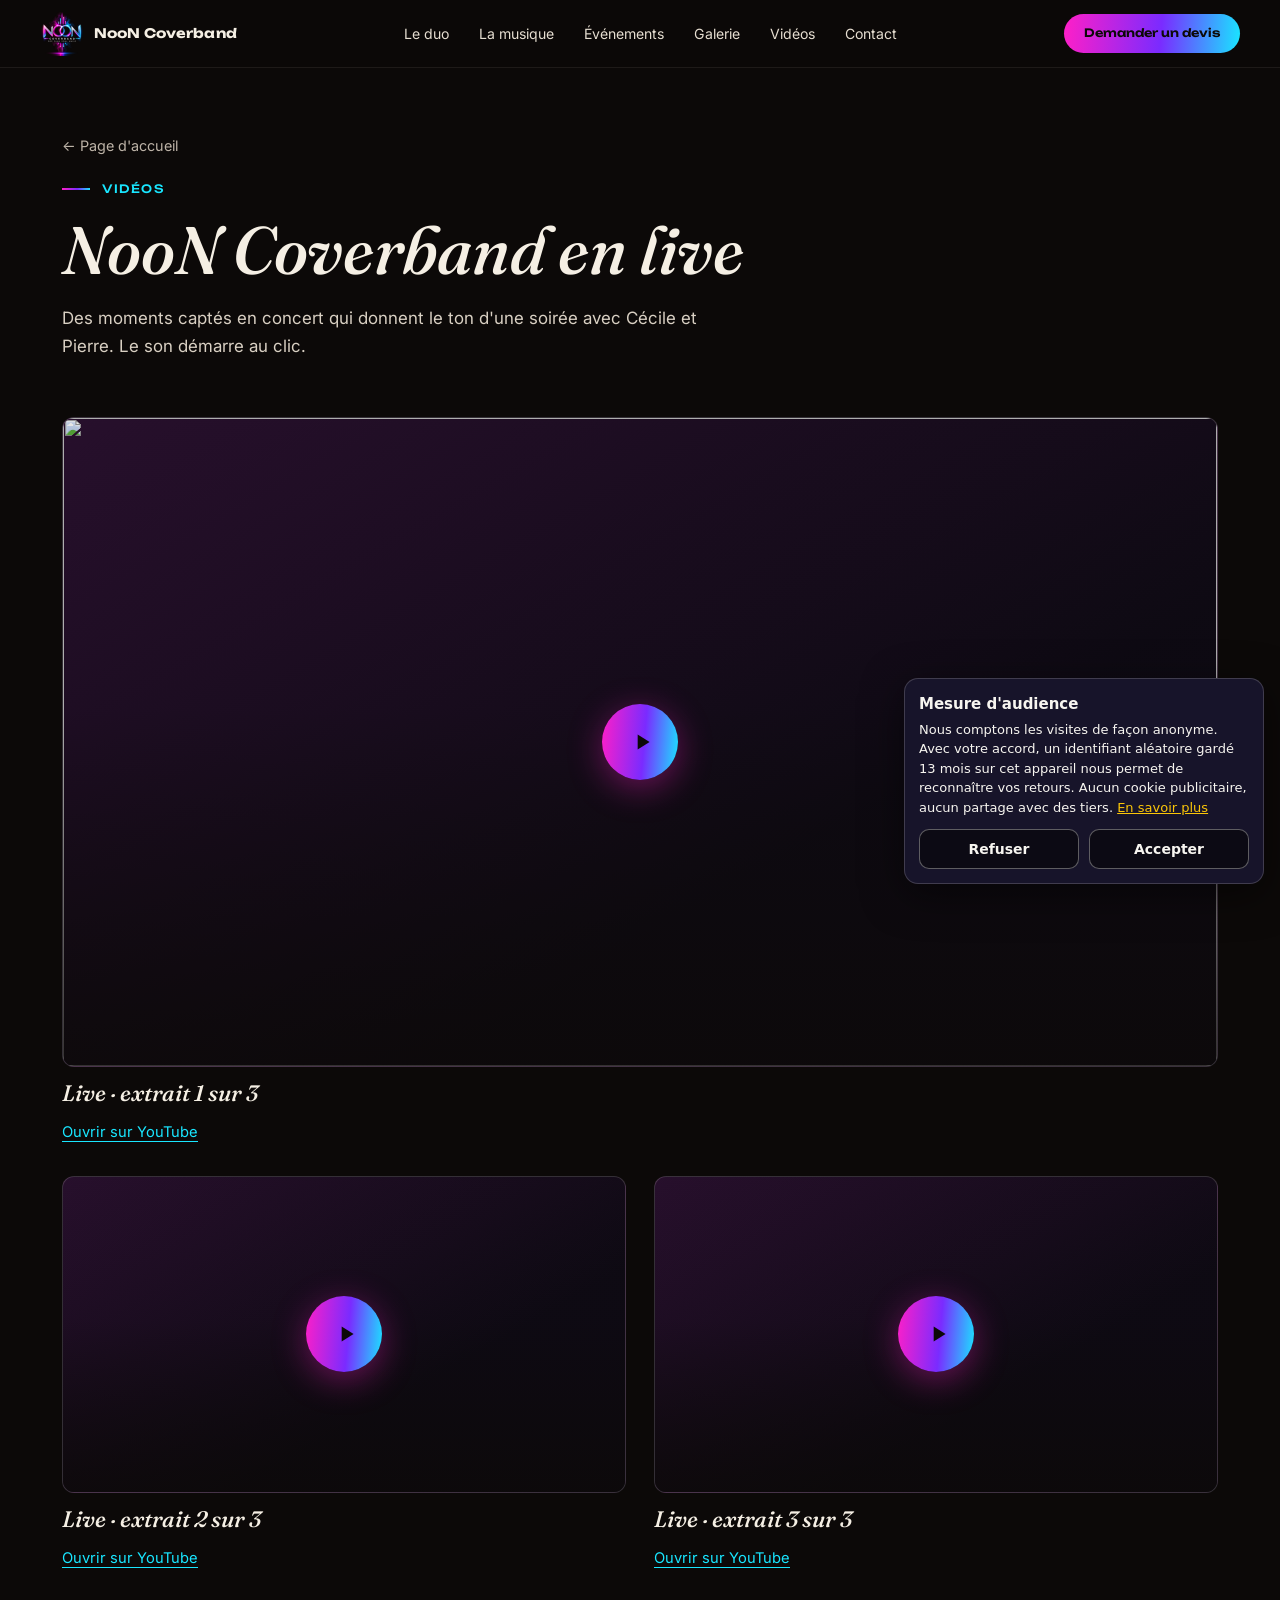
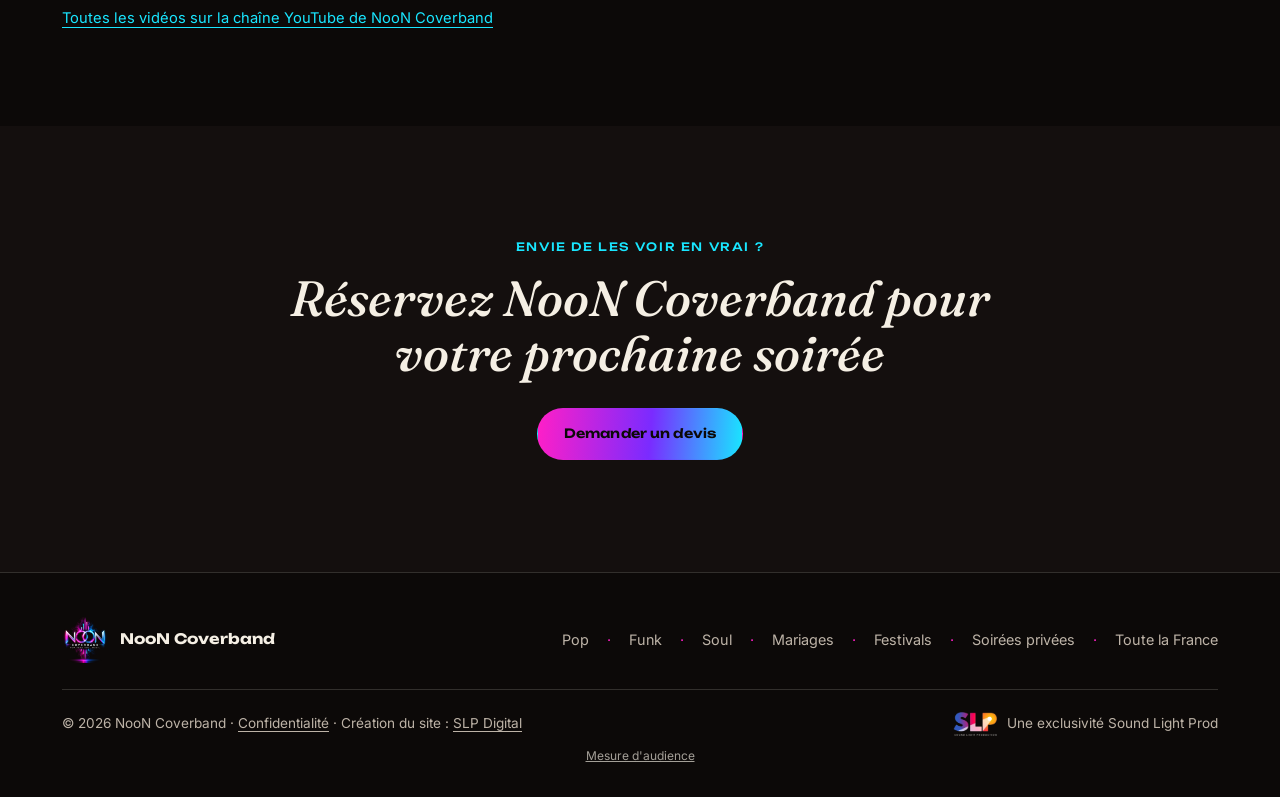
==== commit f8aa4750: "Pied de page : mention « Création du site : SLP Digital »" ====
--- a/videos.html
+++ b/videos.html
@@ -112,7 +112,7 @@
       </ul>
     </div>
     <div class="footer-bottom">
-      <span>© 2026 NooN Coverband · <a href="/confidentialite">Confidentialité</a></span>
+      <span>© 2026 NooN Coverband · <a href="/confidentialite">Confidentialité</a> · Création du site : <a href="https://slpdigital.fr" target="_blank" rel="noopener">SLP Digital</a></span>
       <a href="https://soundlightprod.fr" target="_blank" rel="noopener" class="footer-slp">
         <img src="slp-logo-240.png" width="44" height="24" alt="SLP">
         <span>Une exclusivité Sound Light Prod</span>
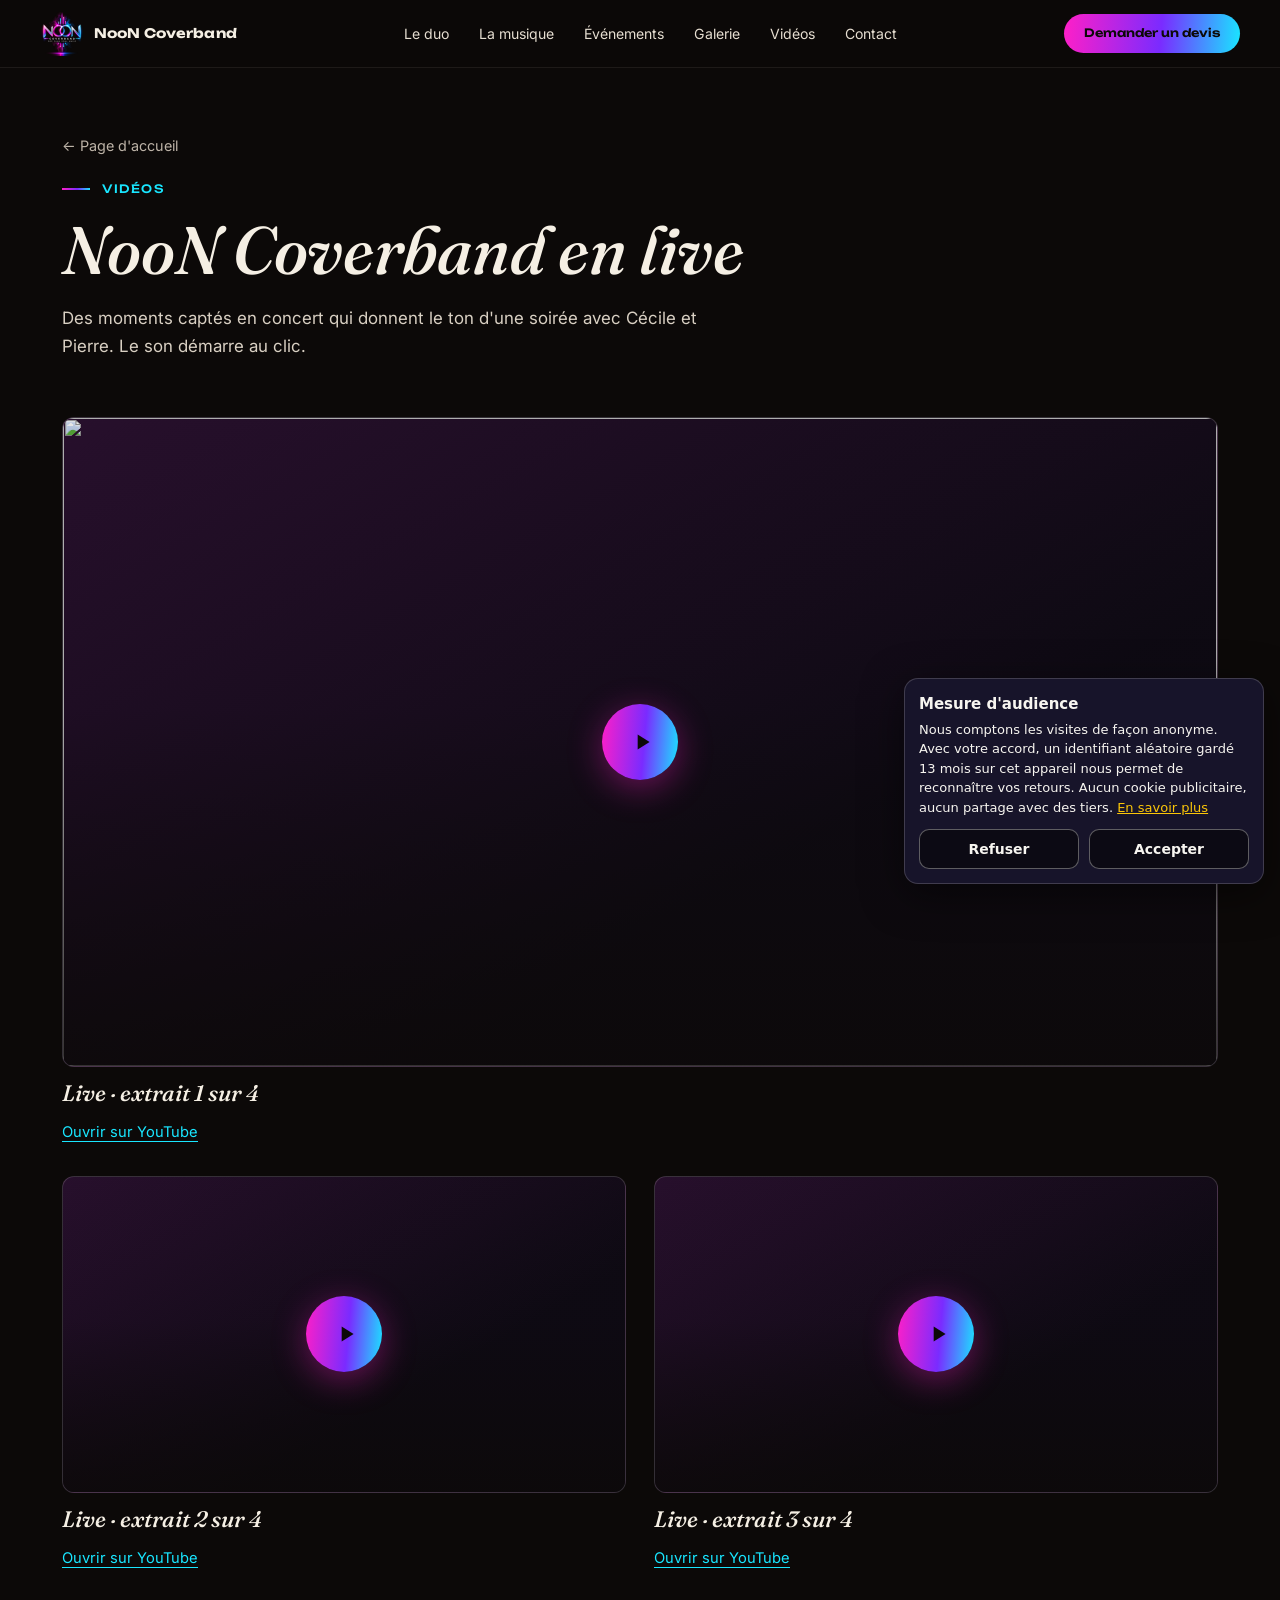
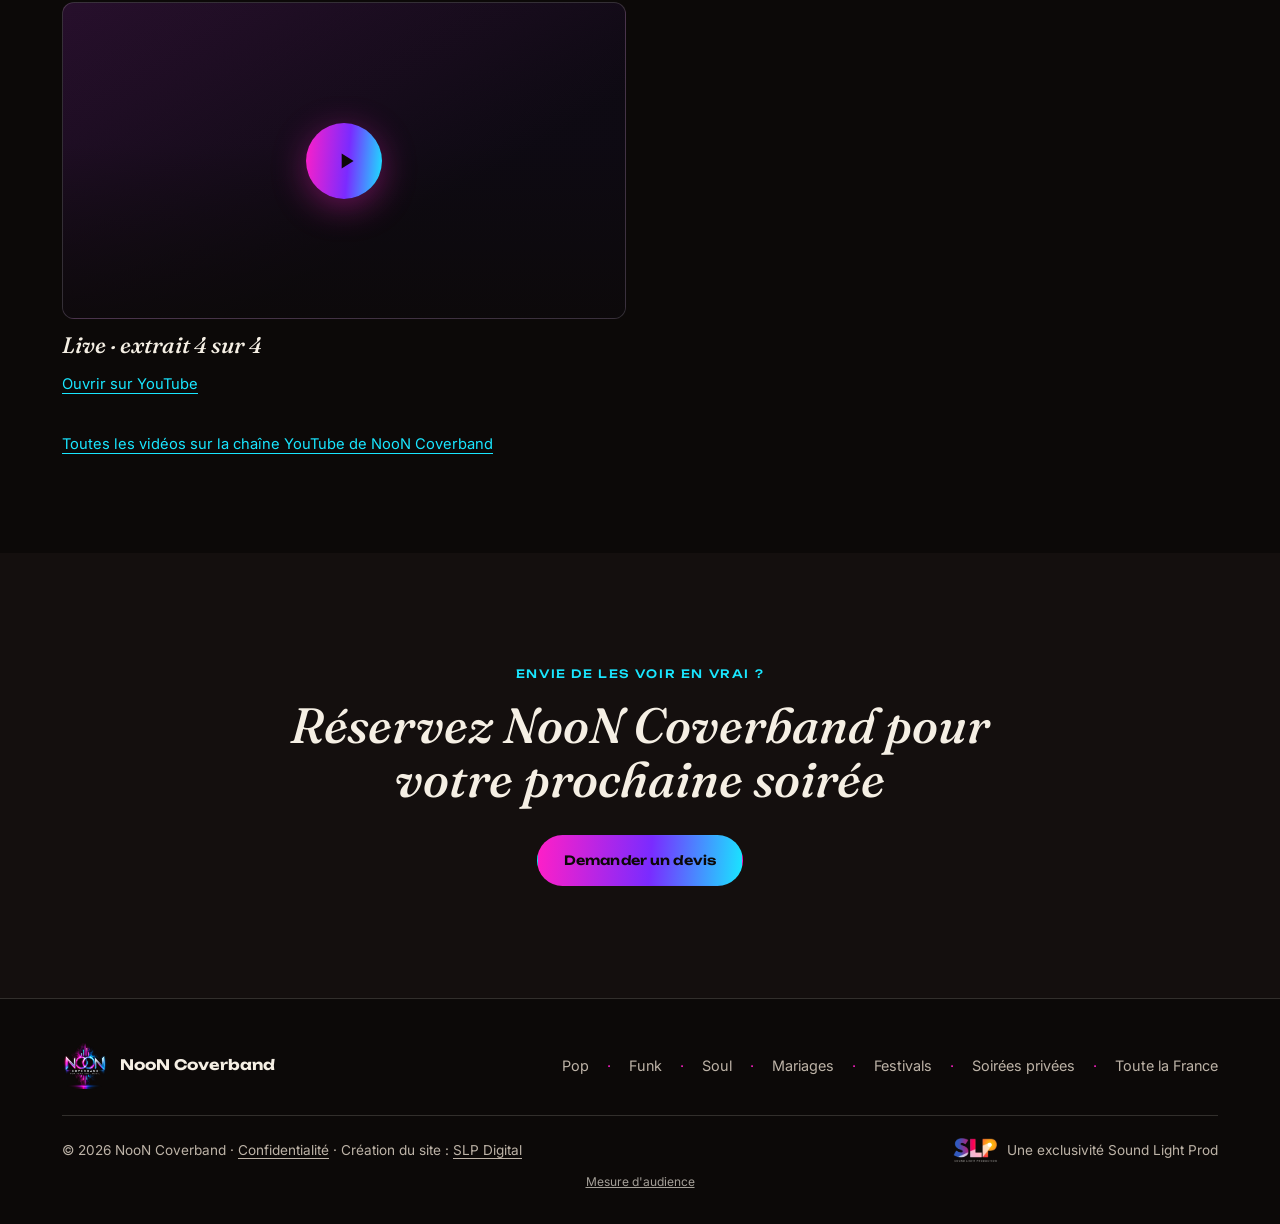
==== commit f6477226: "Vidéos : ajout d'un 4e extrait live" ====
--- a/videos.html
+++ b/videos.html
@@ -61,34 +61,44 @@
   <!-- À valider avec NooN : morceau, lieu ou ambiance de chaque extrait, et choix de l'extrait principal -->
   <div class="videos-list">
     <article class="video-item feature">
-      <div class="yt" data-id="AxXP9Pd6tFs" data-hd data-title="NooN Coverband en live, extrait 1 sur 3">
-        <button class="yt-btn" type="button" aria-label="Lancer la vidéo : NooN Coverband en live, extrait 1 sur 3">
+      <div class="yt" data-id="AxXP9Pd6tFs" data-hd data-title="NooN Coverband en live, extrait 1 sur 4">
+        <button class="yt-btn" type="button" aria-label="Lancer la vidéo : NooN Coverband en live, extrait 1 sur 4">
           <img src="https://i.ytimg.com/vi/AxXP9Pd6tFs/hqdefault.jpg" width="480" height="360" alt="" loading="eager">
           <span class="yt-play" aria-hidden="true"><svg viewBox="0 0 24 24"><path d="M8 5v14l11-7z"/></svg></span>
         </button>
       </div>
-      <h2>Live · extrait 1 sur 3</h2>
+      <h2>Live · extrait 1 sur 4</h2>
       <a class="text-link" href="https://www.youtube.com/watch?v=AxXP9Pd6tFs" target="_blank" rel="noopener">Ouvrir sur YouTube</a>
     </article>
     <article class="video-item">
-      <div class="yt" data-id="lz2G_UvzbSM" data-title="NooN Coverband en live, extrait 2 sur 3">
-        <button class="yt-btn" type="button" aria-label="Lancer la vidéo : NooN Coverband en live, extrait 2 sur 3">
+      <div class="yt" data-id="lz2G_UvzbSM" data-title="NooN Coverband en live, extrait 2 sur 4">
+        <button class="yt-btn" type="button" aria-label="Lancer la vidéo : NooN Coverband en live, extrait 2 sur 4">
           <img src="https://i.ytimg.com/vi/lz2G_UvzbSM/hqdefault.jpg" width="480" height="360" alt="" loading="lazy">
           <span class="yt-play" aria-hidden="true"><svg viewBox="0 0 24 24"><path d="M8 5v14l11-7z"/></svg></span>
         </button>
       </div>
-      <h3>Live · extrait 2 sur 3</h3>
+      <h3>Live · extrait 2 sur 4</h3>
       <a class="text-link" href="https://www.youtube.com/watch?v=lz2G_UvzbSM" target="_blank" rel="noopener">Ouvrir sur YouTube</a>
     </article>
     <article class="video-item">
-      <div class="yt" data-id="h1sqE5CJxX4" data-title="NooN Coverband en live, extrait 3 sur 3">
-        <button class="yt-btn" type="button" aria-label="Lancer la vidéo : NooN Coverband en live, extrait 3 sur 3">
+      <div class="yt" data-id="h1sqE5CJxX4" data-title="NooN Coverband en live, extrait 3 sur 4">
+        <button class="yt-btn" type="button" aria-label="Lancer la vidéo : NooN Coverband en live, extrait 3 sur 4">
           <img src="https://i.ytimg.com/vi/h1sqE5CJxX4/hqdefault.jpg" width="480" height="360" alt="" loading="lazy">
           <span class="yt-play" aria-hidden="true"><svg viewBox="0 0 24 24"><path d="M8 5v14l11-7z"/></svg></span>
         </button>
       </div>
-      <h3>Live · extrait 3 sur 3</h3>
+      <h3>Live · extrait 3 sur 4</h3>
       <a class="text-link" href="https://www.youtube.com/watch?v=h1sqE5CJxX4" target="_blank" rel="noopener">Ouvrir sur YouTube</a>
+    </article>
+    <article class="video-item">
+      <div class="yt" data-id="BxjNhhbKRFw" data-title="NooN Coverband en live, extrait 4 sur 4">
+        <button class="yt-btn" type="button" aria-label="Lancer la vidéo : NooN Coverband en live, extrait 4 sur 4">
+          <img src="https://i.ytimg.com/vi/BxjNhhbKRFw/hqdefault.jpg" width="480" height="360" alt="" loading="lazy">
+          <span class="yt-play" aria-hidden="true"><svg viewBox="0 0 24 24"><path d="M8 5v14l11-7z"/></svg></span>
+        </button>
+      </div>
+      <h3>Live · extrait 4 sur 4</h3>
+      <a class="text-link" href="https://www.youtube.com/watch?v=BxjNhhbKRFw" target="_blank" rel="noopener">Ouvrir sur YouTube</a>
     </article>
   </div>
   <p style="margin-top:34px;"><a class="text-link" href="https://www.youtube.com/@NooNCoverBand" target="_blank" rel="noopener">Toutes les vidéos sur la chaîne YouTube de NooN Coverband</a></p>
